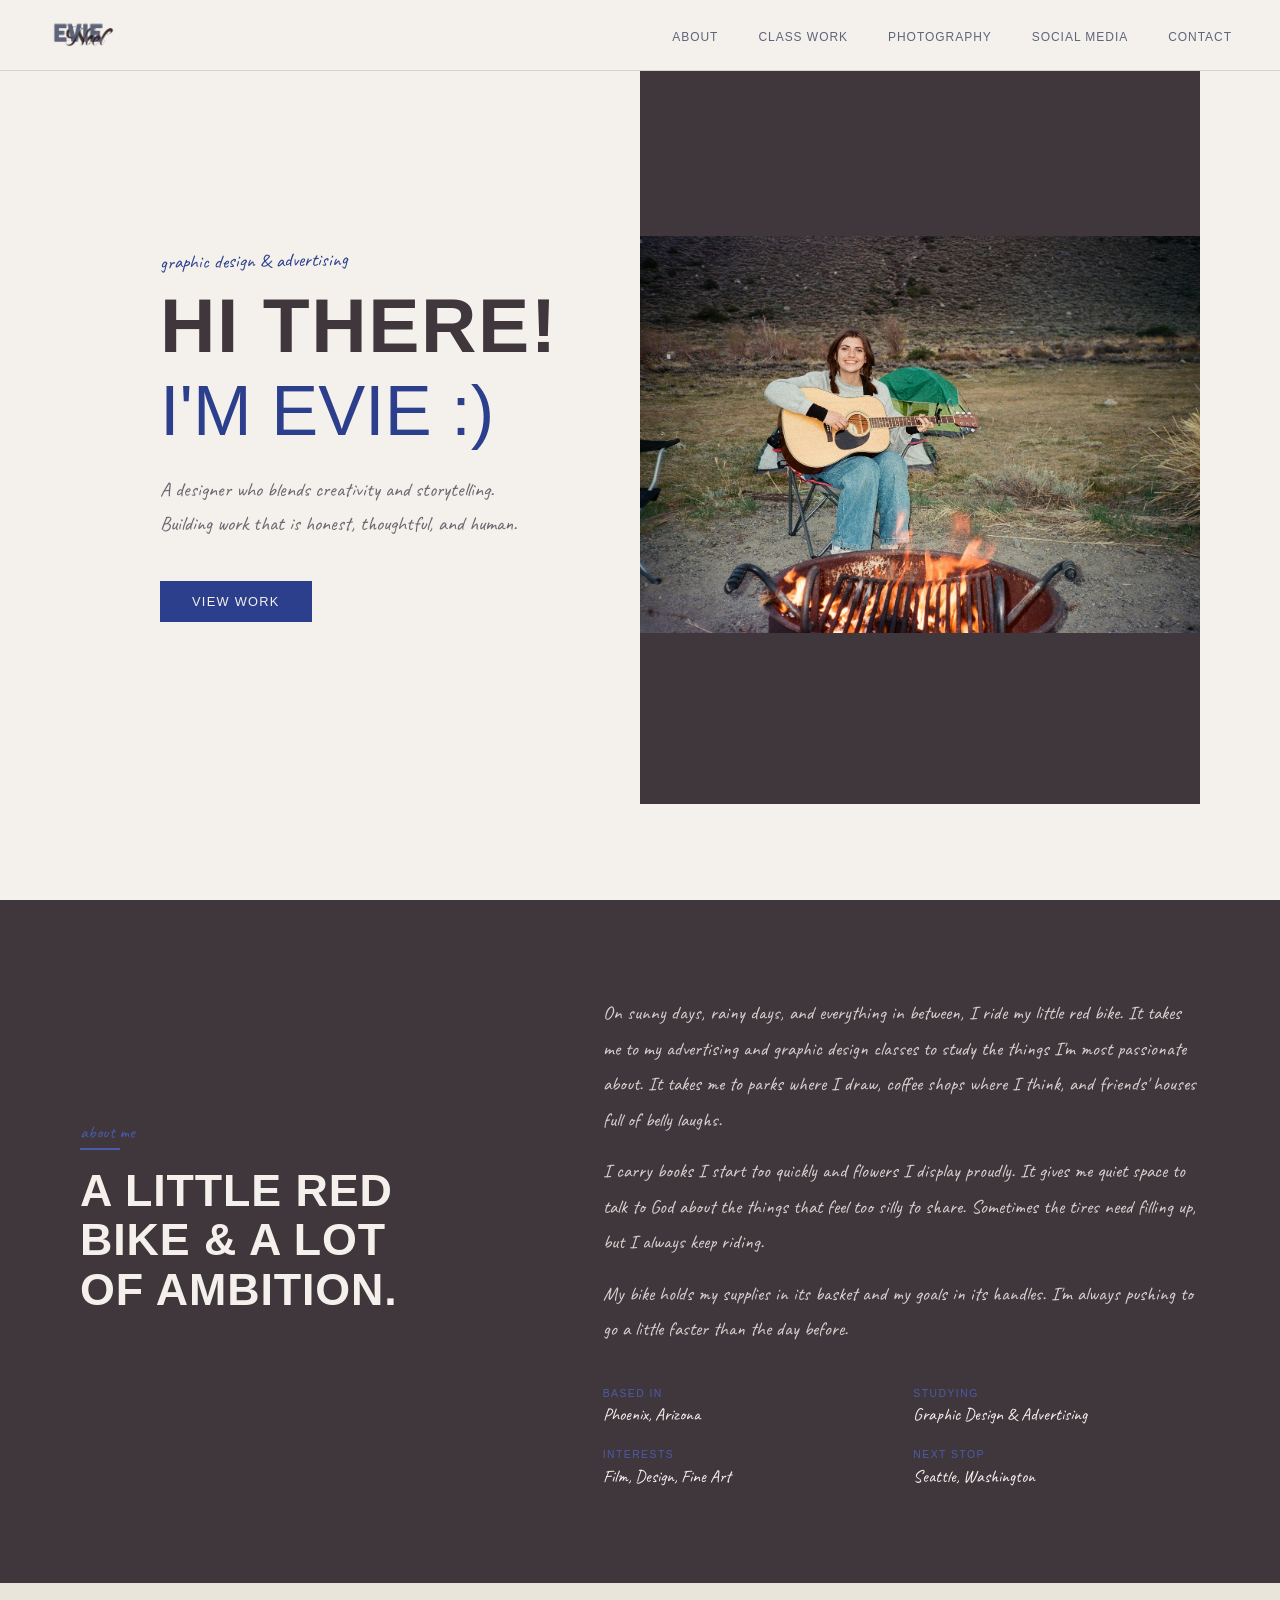
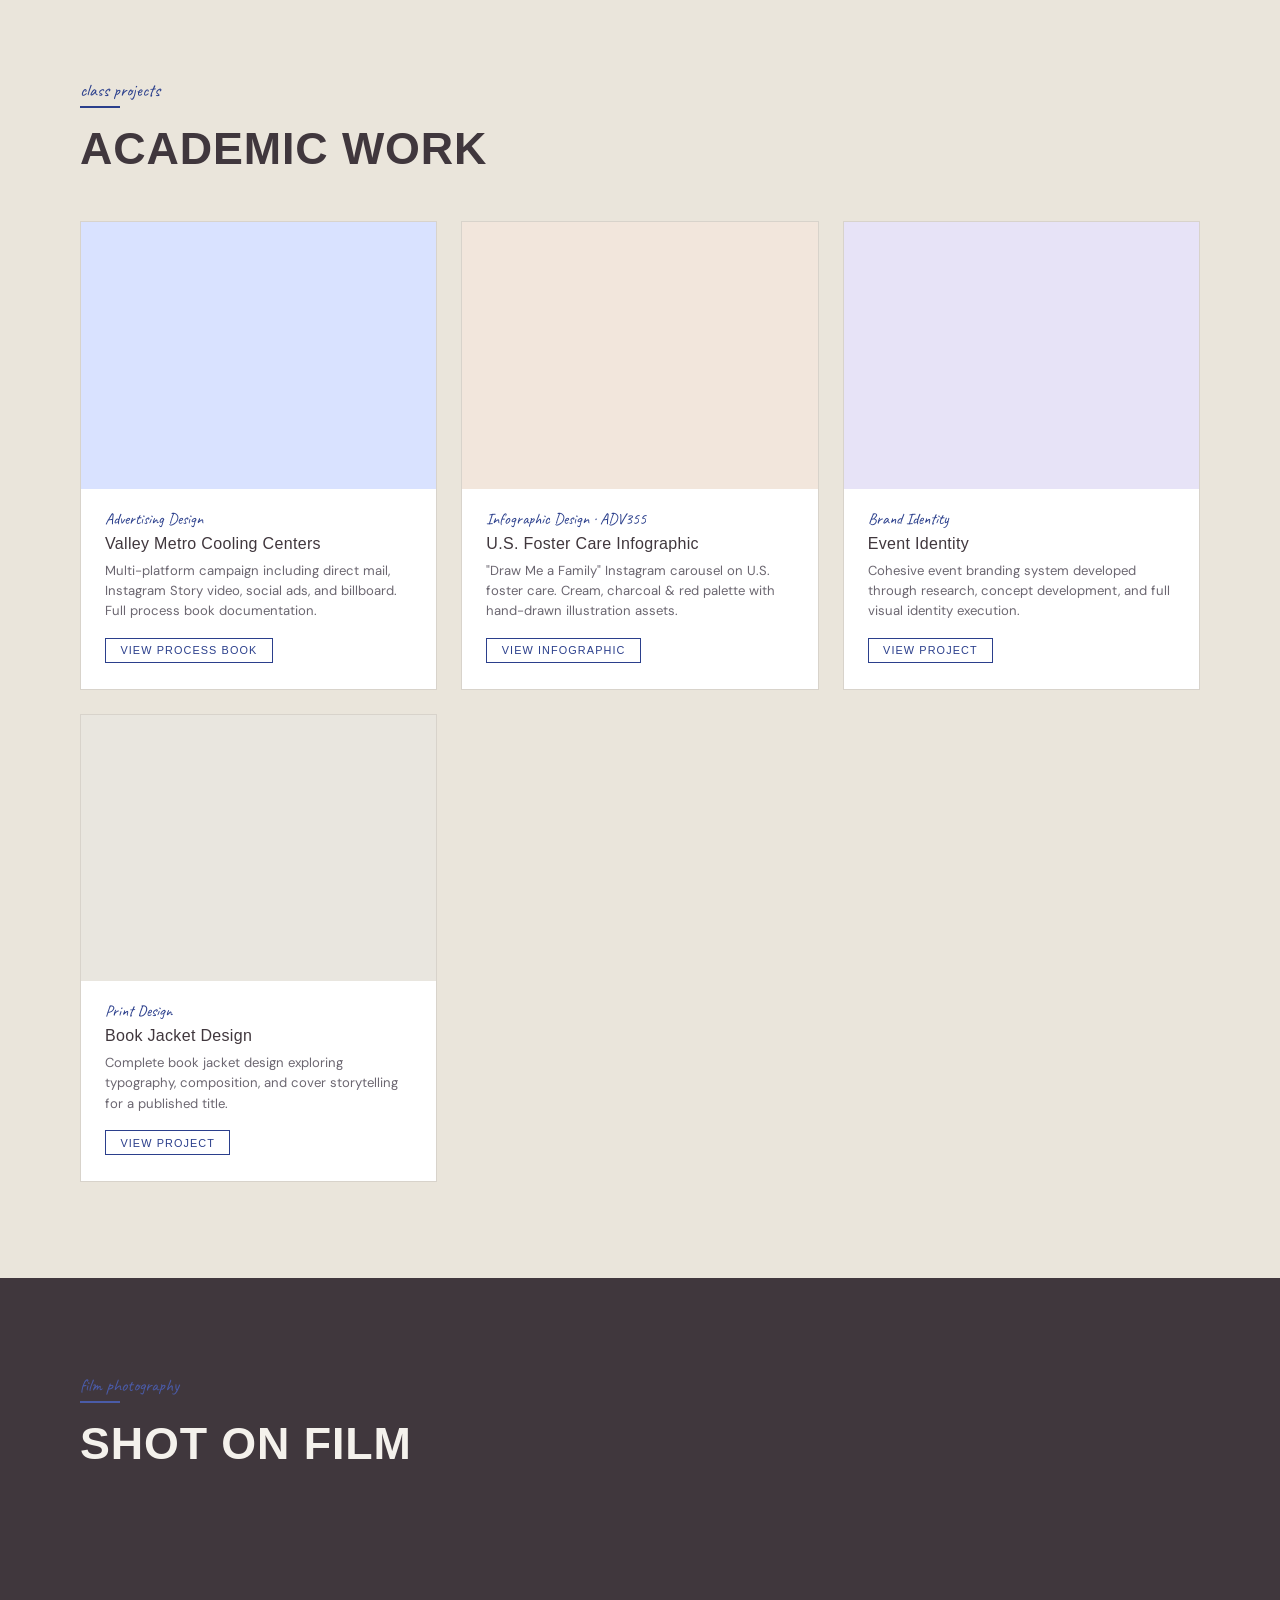
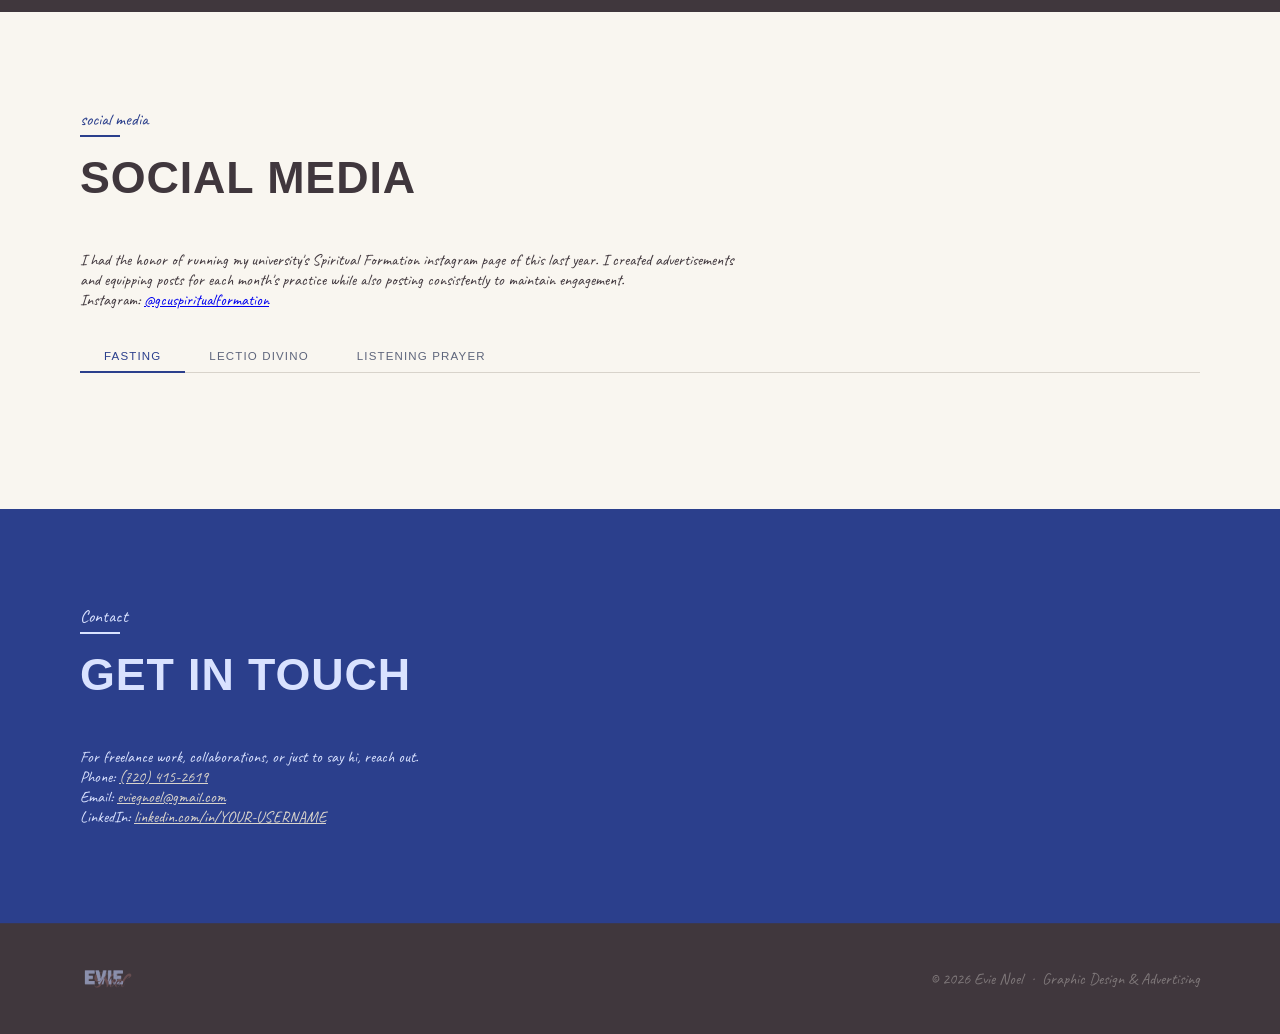
==== index.html @ 9f99c2c2 "Add files via upload" ====
<!DOCTYPE html>
<html lang="en">
<head>
  <meta charset="UTF-8" />
  <meta name="viewport" content="width=device-width, initial-scale=1.0" />
  <title>Evie Noel — Portfolio</title>

  <!-- Google Fonts: Caveat (handwritten) + DM Sans (body) -->
  <link rel="preconnect" href="https://fonts.googleapis.com" />
  <link rel="preconnect" href="https://fonts.gstatic.com" crossorigin />
  <link href="fonts/Cubano-Regular.otf"/>
  <link href="fonts/Deseo/Deseo Medium Regular.otf"/>
  <link href="https://fonts.googleapis.com/css2?family=Caveat:wght@400;600;700&family=DM+Sans:wght@300;400;500&display=swap" rel="stylesheet" />

  <!-- Your stylesheet -->
  <link rel="stylesheet" href="styles.css" />
</head>
<body>

  <!-- ============================================================
       NAV
       ============================================================ -->
  <nav>
    <a href="#top">
      <img class="nav-logo" src="portfolio-logo.png" alt="Evie Noel" />
    </a>
    <ul class="nav-links">
      <li><a href="#about">About</a></li>
      <li><a href="#classwork">Class Work</a></li>
      <li><a href="#film">Photography</a></li>
      <li><a href="#socialmedia">Social Media</a></li>
<!-- Web Design
      <li><a href="#webdesign">Web Design</a></li>
    -->
      <li><a href="#contact">Contact</a></li>
    </ul>
  </nav>

  <!-- ============================================================
       HERO
       ============================================================ -->
  <section class="hero" id="top">

    <div class="hero-left">
      <span class="hero-tag">graphic design &amp; advertising</span>
      <h1 class="hero-name">HI THERE!</h1>
      <span class="hero-name-script">I'M EVIE :)</span>
      <p class="hero-sub">A designer who blends creativity and storytelling. Building work that is honest, thoughtful, and human.</p>
      <a class="hero-cta" href="#classwork">View Work</a>
    </div>

    <div class="hero-right">
    <img src="personal-image.JPG" alt="personal-image" width="600" height="auto"/>    </div>

  </section>

  <!-- ============================================================
       ABOUT
       ============================================================ -->
  <section id="about">

    <div>
      <span class="section-label">about me</span>
      <div class="divider"></div>
      <h2 class="section-title">A LITTLE RED<br />BIKE &amp; A LOT<br />OF AMBITION.</h2>
    </div>

    <div>
      <div class="about-body">
        <p>On sunny days, rainy days, and everything in between, I ride my little red bike. It takes me to my advertising and graphic design classes to study the things I'm most passionate about. It takes me to parks where I draw, coffee shops where I think, and friends' houses full of belly laughs.</p>
        <p>I carry books I start too quickly and flowers I display proudly. It gives me quiet space to talk to God about the things that feel too silly to share. Sometimes the tires need filling up, but I always keep riding.</p>
        <p>My bike holds my supplies in its basket and my goals in its handles. I'm always pushing to go a little faster than the day before.</p>
      </div>

      <div class="about-details">
        <div>
          <div class="about-detail-label">Based in</div>
          <div class="about-detail-value">Phoenix, Arizona</div>
        </div>
        <div>
          <div class="about-detail-label">Studying</div>
          <div class="about-detail-value">Graphic Design &amp; Advertising</div>
        </div>
        <div>
          <div class="about-detail-label">Interests</div>
          <div class="about-detail-value">Film, Design, Fine Art</div>
        </div>
        <div>
          <div class="about-detail-label">Next Stop</div>
          <div class="about-detail-value">Seattle, Washington</div>
        </div>
      </div>
    </div>

  </section>

  <!-- ============================================================
       CLASS PROJECTS
       ============================================================ -->
  <section id="classwork">
    <span class="section-label">class projects</span>
    <div class="divider"></div>
    <h2 class="section-title">ACADEMIC WORK</h2>
    <div class="project-grid">
      <div class="project-card" onclick="openPDF('Noel_Evalina_ValleyMetroProcessBook.pdf')">
        <div class="project-thumb-placeholder metro">
        </div>
        <div class="project-info">
          <p class="project-cat">Advertising Design</p>
          <p class="project-name">Valley Metro Cooling Centers</p>
          <p class="project-desc">Multi-platform campaign including direct mail, Instagram Story video, social ads, and billboard. Full process book documentation.</p>
          <span class="view-pill">View Process Book</span>
        </div>
      </div>

      <div class="project-card" onclick="openPDF('Noel_Evalina_Infographic-Portfolio.pdf')">
        <div class="project-thumb-placeholder foster">
        </div>
        <div class="project-info">
          <p class="project-cat">Infographic Design · ADV355</p>
          <p class="project-name">U.S. Foster Care Infographic</p>
          <p class="project-desc">"Draw Me a Family" Instagram carousel on U.S. foster care. Cream, charcoal &amp; red palette with hand-drawn illustration assets.</p>
          <span class="view-pill">View Infographic</span>
        </div>
      </div>

      <div class="project-card" onclick="openPDF('Noel_Evalina_Event_Identity_Portoflio.pdf')">
        <div class="project-thumb-placeholder event">
        </div>
        <div class="project-info">
          <p class="project-cat">Brand Identity</p>
          <p class="project-name">Event Identity</p>
          <p class="project-desc">Cohesive event branding system developed through research, concept development, and full visual identity execution.</p>
          <span class="view-pill">View Project</span>
        </div>
      </div>

      <div class="project-card" onclick="openPDF('BookJacketDesign_Final_EvalinaNoel_Portfolio.pdf')">
        <div class="project-thumb-placeholder book">
        </div>
        <div class="project-info">
          <p class="project-cat">Print Design</p>
          <p class="project-name">Book Jacket Design</p>
          <p class="project-desc">Complete book jacket design exploring typography, composition, and cover storytelling for a published title.</p>
          <span class="view-pill">View Project</span>
        </div>
      </div>

    </div>
  </section>

  <!-- ============================================================
       FILM PHOTOGRAPHY
       ============================================================ -->
  <section id="film">
    <span class="section-label">film photography</span>
    <div class="divider"></div>
    <h2 class="section-title">SHOT ON FILM</h2>
    <div class="photo-grid" id="filmGrid"></div>
    
  </section>

  <!-- ============================================================
       SOCIAL MEDIA
       ============================================================ -->
  <section id="socialmedia">
    <span class="section-label">social media</span>
    <div class="divider"></div>
    <h2 class="section-title">SOCIAL MEDIA</h2>
    <div class="social-explanation">
      <p> I had the honor of running my university's Spiritual Formation instagram page of this last year.  I created advertisements <br/>
     and equipping posts for each month's practice while also posting consistently to maintain engagement. </p>
     <p>
  Instagram:
  <a href="https://www.instagram.com/gcuspiritualformation" target="_blank">
    @gcuspiritualformation
  </a>
</p>
    </div>
    <div class="spiritual-tabs">
      <button class="tab-btn active" onclick="switchTab('fasting', this)">Fasting</button>
      <button class="tab-btn" onclick="switchTab('prayer', this)">Lectio Divino</button>
      <button class="tab-btn" onclick="switchTab('listening', this)">Listening Prayer</button>
    </div>

    <div class="tab-panel active" id="tab-fasting">
      <div class="spiritual-grid" id="grid-fasting"></div>
    </div>
    <div class="tab-panel" id="tab-prayer">
      <div class="spiritual-grid" id="grid-prayer"></div>
    </div>
    <div class="tab-panel" id="tab-listening">
      <div class="spiritual-grid" id="grid-listening"></div>
    </div>
  </section>

  <!-- ============================================================
       WEB DESIGN
       ============================================================ 
  <section id="webdesign">
    <span class="section-label">web design</span>
    <div class="divider"></div>
    <h2 class="section-title">HERITAGE HATS</h2>

    <div class="heritage-showcase">
      <div>
        <p class="heritage-desc">A fictional western hat shop website built in HTML, CSS, and JavaScript for DDN336. Features SVG curved text, JavaScript carousels, multi-column flex layouts, responsive breakpoints at 768px, and a fully structured HTML email template.</p>
        <div class="heritage-tags">
          <span class="tag">HTML</span>
          <span class="tag">CSS</span>
          <span class="tag">JavaScript</span>
        </div>
      </div>
      <div class="heritage-imgs" id="heritageImgs"></div>
    </div>
  </section>
-->
   <section id="contact" class="contact-section">
  <p class="section-label">Contact</p>
  <div class="divider"></div>
  <h2 class="section-title">GET IN TOUCH</h2>
  <div class="contact-wrap">
    <div class="contact-copy">
      <p>
        For freelance work, collaborations, or just to say hi, reach out.
      </p>
      <p>
        Phone: <a href="tel:7204152619">(720) 415-2619</a><br/>
        Email: <a href="mailto:eviegnoel@gmail.com">eviegnoel@gmail.com</a> <br/>
        LinkedIn: <a href="https://www.linkedin.com/in/YOUR-USERNAME" target="_blank">linkedin.com/in/YOUR-USERNAME</a>
      </p>
    </div>
  </div>
</section>


  <!-- ============================================================
       FOOTER
       ============================================================ -->
  <footer>
    <img class="footer-logo" src="portfolio-logo.png" alt="Evie Noel" />
    <p class="footer-copy">&copy; 2026 Evie Noel &nbsp;·&nbsp; Graphic Design &amp; Advertising</p>
  </footer>

  <!-- ============================================================
       LIGHTBOX
       ============================================================ -->
  <div class="lightbox" id="lightbox" onclick="closeLightboxOutside(event)">
    <div class="lightbox-inner" id="lightboxInner">
      <button class="lb-close" onclick="closeLightbox()">✕</button>
      <button class="lb-prev" id="lbPrev" onclick="navigateLightbox(-1)">&#8592;</button>
      <button class="lb-next" id="lbNext" onclick="navigateLightbox(1)">&#8594;</button>
    </div>
  </div>
 

  <!-- ============================================================
       JAVASCRIPT
       ============================================================ -->
  <script>

    // ── FILM GRID ──
    const filmPhotos = [
  'image1.jpg','image2.jpg','image3.jpg','image4.JPG',
  'image5.JPG','image6.JPG','image7.JPG','image8.JPG',
  'image9.JPG','image10.JPG','image11.JPG','image12.JPG'
  ];

    const filmGrid = document.getElementById('filmGrid');
    filmPhotos.forEach((f, i) => {
      const div = document.createElement('div');
      div.className = 'photo-grid-item';
      const img = document.createElement('img');
      img.src = f;
      img.onclick = () => openLightboxGallery(filmPhotos, i);
      img.loading = 'lazy';
      img.onclick = () => openLightboxGallery(filmPhotos.map(x => `film/${x}`), i);
      div.appendChild(img);
      filmGrid.appendChild(div);
    });

    // ── SPIRITUAL GRIDS ──
    const spiritualData = {
      fasting:   ['fasting-1.png','fasting-2.png','fasting-3.png','fasting-4.png'],
      prayer:    ['prayer-2.png','prayer-3.png','prayer-4.png'],
      listening: ['listening-5.png','listening-6.png','listening-7.png']
    };

    Object.entries(spiritualData).forEach(([key, files]) => {
      const grid = document.getElementById(`grid-${key}`);
      const paths = files;      paths.forEach((src, i) => {
        const img = document.createElement('img');
        img.src = src;
        img.alt = `${key} ${i + 1}`;
        img.className = 'spiritual-img';
        img.loading = 'lazy';
        img.onclick = () => openLightboxGallery(paths, i);
        grid.appendChild(img);
      });
    });

    // ── HERITAGE IMGS ──
  // ── FILM GRID ──
const filmPhotos = [
  'image1.jpg','image2.jpg','image3.jpg','image4.JPG',
  'image5.JPG','image6.JPG','image7.JPG','image8.JPG',
  'image9.JPG','image10.JPG','image11.JPG','image12.JPG'
];

const filmGrid = document.getElementById('filmGrid');
filmPhotos.forEach((f, i) => {
  const div = document.createElement('div');
  div.className = 'photo-grid-item';
  const img = document.createElement('img');
  img.src = f;
  img.alt = `Film photo ${i + 1}`;
  img.loading = 'lazy';
  img.onclick = () => openLightboxGallery(filmPhotos, i);
  div.appendChild(img);
  filmGrid.appendChild(div);
});

// ── SPIRITUAL GRIDS ──
const spiritualData = {
  fasting:   ['fasting-1.png','fasting-2.png','fasting-3.png','fasting-4.png'],
  prayer:    ['prayer-2.png','prayer-3.png','prayer-4.png'],
  listening: ['listening-5.png','listening-6.png','listening-7.png']
};

Object.entries(spiritualData).forEach(([key, files]) => {
  const grid = document.getElementById(`grid-${key}`);
  const paths = files;
  paths.forEach((src, i) => {
    const img = document.createElement('img');
    img.src = src;
    img.alt = `${key} ${i + 1}`;
    img.className = 'spiritual-img';
    img.loading = 'lazy';
    img.onclick = () => openLightboxGallery(paths, i);
    grid.appendChild(img);
  });
});
    const heritageContainer = document.getElementById('heritageImgs');
    heritageImgs.forEach((src, i) => {
      const img = document.createElement('img');
      img.src = src;
      img.alt = `Heritage Hats ${i + 1}`;
      img.loading = 'lazy';
      img.onclick = () => openLightboxGallery(heritageImgs, i);
      heritageContainer.appendChild(img);
    });

    // ── TABS ──
    function switchTab(name, btn) {
      document.querySelectorAll('.tab-btn').forEach(b => b.classList.remove('active'));
      document.querySelectorAll('.tab-panel').forEach(p => p.classList.remove('active'));
      btn.classList.add('active');
      document.getElementById(`tab-${name}`).classList.add('active');
    }

    // ── LIGHTBOX ──
    let lbGallery = [], lbIndex = 0;

    function openLightboxGallery(gallery, index) {
      lbGallery = gallery;
      lbIndex = index;
      renderLightbox();
      document.getElementById('lightbox').classList.add('open');
      document.body.style.overflow = 'hidden';
    }

    function renderLightbox() {
      const inner = document.getElementById('lightboxInner');
      const existing = inner.querySelector('img:not(button img), iframe');
      if (existing) existing.remove();
      const img = document.createElement('img');
      img.src = lbGallery[lbIndex];
      inner.appendChild(img);
      document.getElementById('lbPrev').style.display = lbGallery.length > 1 ? 'flex' : 'none';
      document.getElementById('lbNext').style.display = lbGallery.length > 1 ? 'flex' : 'none';
    }

    function openPDF(path) {
      const inner = document.getElementById('lightboxInner');
      const existing = inner.querySelector('img:not(button img), iframe');
      if (existing) existing.remove();
      const iframe = document.createElement('iframe');
      iframe.src = path;
      inner.appendChild(iframe);
      document.getElementById('lbPrev').style.display = 'none';
      document.getElementById('lbNext').style.display = 'none';
      document.getElementById('lightbox').classList.add('open');
      document.body.style.overflow = 'hidden';
      lbGallery = [];
    }

    function navigateLightbox(dir) {
      lbIndex = (lbIndex + dir + lbGallery.length) % lbGallery.length;
      renderLightbox();
    }

    function closeLightbox() {
      document.getElementById('lightbox').classList.remove('open');
      document.body.style.overflow = '';
      const inner = document.getElementById('lightboxInner');
      const el = inner.querySelector('img:not(button img), iframe');
      if (el) el.remove();
    }

    function closeLightboxOutside(e) {
      if (e.target === document.getElementById('lightbox')) closeLightbox();
    }

    document.addEventListener('keydown', e => {
      if (!document.getElementById('lightbox').classList.contains('open')) return;
      if (e.key === 'Escape') closeLightbox();
      if (e.key === 'ArrowLeft' && lbGallery.length > 1) navigateLightbox(-1);
      if (e.key === 'ArrowRight' && lbGallery.length > 1) navigateLightbox(1);
    });

    // ── SCROLL FADE ──
    const obs = new IntersectionObserver(entries => {
      entries.forEach(e => { if (e.isIntersecting) e.target.classList.add('visible'); });
    }, { threshold: 0.1 });
    document.querySelectorAll('.fade-up').forEach(el => obs.observe(el));

  </script>
</body>
</html>
---- styles.css ----
/* ============================================================
   EVIE NOEL — PORTFOLIO STYLES
   Fonts: Cubano (display), Deseo (accent), Caveat (handwritten)
   ============================================================ */

/* ── CUSTOM FONTS ── */
@font-face {
  font-family: 'Cubano';
  src: url('fonts/Cubano.otf') format('opentype');  font-weight: normal;
  font-style: normal;
}

@font-face {
  font-family: 'Deseo';
  src: url('fonts/Deseo.otf') format('opentype');  font-weight: normal;
  font-style: normal;
}

/* ── VARIABLES ── */
:root {
  --espresso:      #40373D;
  --cobalt:        #2B3F8C;
  --cobalt-light:  #4A5BA8;
  --cream:         #F4F1EC;
  --cream-dark:    #EAE5DB;
  --parchment:     #F9F6F0;
  --red:           #C0392B;
  --steel:         #5E657B;
  --border:        #D8D3CB;
  --mid:           #6B6670;
  --white:         #FFFFFF;
}

/* ── RESET ── */
*, *::before, *::after { margin: 0; padding: 0; box-sizing: border-box; }
html { scroll-behavior: smooth; }

body {
  font-family: 'DM Sans', sans-serif;
  background: var(--cream);
  color: var(--espresso);
  overflow-x: hidden;
}

/* ── TYPOGRAPHY HELPERS ── */
.font-cubano   { font-family: 'Cubano', sans-serif; }
.font-deseo    { font-family: 'Deseo', sans-serif; }
.font-handwritten { font-family: 'Caveat', cursive; }

/* ============================================================
   NAV
   ============================================================ */
nav {
  position: fixed;
  top: 0; left: 0; right: 0;
  z-index: 100;
  display: flex;
  align-items: center;
  justify-content: space-between;
  padding: 1rem 3rem;
  background: var(--cream);
  border-bottom: 1px solid var(--border);
}

.nav-logo {
  height: 38px;
  width: auto;
  display: block;
}

.nav-links {
  display: flex;
  gap: 2.5rem;
  list-style: none;
}

.nav-links a {
  font-family: 'Cubano', sans-serif;
  font-size: 0.75rem;
  color: var(--steel);
  text-decoration: none;
  letter-spacing: 0.08em;
  text-transform: uppercase;
  transition: color 0.2s;
}

.nav-links a:hover { color: var(--cobalt); }

/* ============================================================
   HERO
   ============================================================ */
.hero {
  min-height: 100vh;
  display: grid;
  grid-template-columns: 1fr 1fr;
  padding-top: 65px;
}

.hero-left {
  display: flex;
  flex-direction: column;
  justify-content: center;
  padding: 5rem 4rem 5rem 5rem;
}

.hero-tag {
  font-family: 'Caveat', cursive;
  font-size: 1.2rem;
  color: var(--cobalt);
  margin-bottom: 1rem;
  transform: rotate(-1deg);
  display: inline-block;
}

.hero-name {
  font-family: 'Cubano', sans-serif;
  font-size: clamp(3.5rem, 6vw, 5.5rem);
  line-height: 1.0;
  color: var(--espresso);
  margin-bottom: 0.5rem;
  letter-spacing: 0.02em;
}

.hero-name-script {
  font-family: 'Deseo', sans-serif;
  font-size: clamp(3rem, 5.5vw, 5rem);
  color: var(--cobalt);
  display: block;
  margin-bottom: 1.5rem;
  line-height: 1.1;
}

.hero-sub {
  font-family: 'Caveat', cursive;
  font-size: 1.25rem;
  line-height: 1.7;
  color: var(--mid);
  max-width: 380px;
  margin-bottom: 2.5rem;
}

.hero-cta {
  display: inline-block;
  padding: 0.8rem 2rem;
  background: var(--cobalt);
  color: var(--cream);
  font-family: 'Cubano', sans-serif;
  font-size: 0.8rem;
  letter-spacing: 0.1em;
  text-transform: uppercase;
  text-decoration: none;
  align-self: flex-start;
  transition: background 0.2s;
}

.hero-cta:hover { background: var(--espresso); }

.hero-right {
  background: var(--espresso);
  display: flex;
  align-items: center;
  justify-content: center;
  position: relative;
  overflow: hidden;
}

.hero-right::before {
  content: '';
  position: absolute;
  inset: 0;
  background: radial(ellipse at 55% 45%, rgba(43,63,140,0.25) 0%, transparent 65%);
}

.hero-feel {
  font-family: 'Deseo', sans-serif;
  font-size: clamp(3rem, 6vw, 5.5rem);
  color: rgba(244, 241, 236, 0.08);
  line-height: 1.1;
  text-align: center;
  position: relative;
  z-index: 1;
  user-select: none;
  padding: 3rem;
  transition: color 0.5s;
}

.hero-feel span {
  display: block;
  transition: color 0.5s;
}

.hero-feel span.active { color: rgba(244,241,236,0.85); }

/* ============================================================
   SECTION BASE
   ============================================================ */
section { padding: 6rem 5rem; }

.section-label {
  font-family: 'Caveat', cursive;
  font-size: 1.1rem;
  color: var(--cobalt);
  margin-bottom: 0.3rem;
  display: block;
}

.section-title {
  font-family: 'Cubano', sans-serif;
  font-size: clamp(2rem, 3.5vw, 3rem);
  color: var(--espresso);
  margin-bottom: 3rem;
  line-height: 1.1;
  letter-spacing: 0.02em;
}

.divider {
  width: 40px;
  height: 2px;
  background: var(--cobalt);
  margin-bottom: 1rem;
}

/* ============================================================
   ABOUT
   ============================================================ */
#about {
  background: var(--espresso);
  color: var(--cream);
  display: grid;
  grid-template-columns: 1fr 1.4fr;
  gap: 6rem;
  align-items: center;
}

#about .section-label { color: var(--cobalt-light); }
#about .section-title { color: var(--cream); }
#about .divider { background: var(--cobalt-light); }

.about-body {
  font-family: 'Caveat', cursive;
  font-size: 1.2rem;
  line-height: 1.85;
  color: rgba(244,241,236,0.82);
}

.about-body p { margin-bottom: 1rem; }

.about-details {
  display: grid;
  grid-template-columns: 1fr 1fr;
  gap: 1.5rem;
  margin-top: 2.5rem;
}

.about-detail-label {
  font-family: 'Cubano', sans-serif;
  font-size: 0.65rem;
  letter-spacing: 0.14em;
  text-transform: uppercase;
  color: var(--cobalt-light);
  margin-bottom: 0.3rem;
}

.about-detail-value {
  font-family: 'Caveat', cursive;
  font-size: 1.1rem;
  color: var(--cream);
}

/* ============================================================
   CLASS PROJECTS
   ============================================================ */
#classwork { background: var(--cream-dark); }

.project-grid {
  display: grid;
  grid-template-columns: repeat(auto-fill, minmax(280px, 1fr));
  gap: 1.5rem;
}

.project-card {
  cursor: pointer;
  background: var(--white);
  border: 1px solid var(--border);
  transition: transform 0.3s, box-shadow 0.3s;
  overflow: hidden;
}

.project-card:hover {
  transform: translateY(-4px);
  box-shadow: 0 14px 40px rgba(43,63,140,0.12);
}

.project-thumb-placeholder {
  width: 100%;
  aspect-ratio: 4/3;
  background: linear-gradient(135deg, #dde1f0, var(--border));
  display: flex;
  align-items: center;
  justify-content: center;
}

.project-info { padding: 1.25rem 1.5rem 1.6rem; }

.project-cat {
  font-family: 'Caveat', cursive;
  font-size: 1rem;
  color: var(--cobalt);
  margin-bottom: 0.3rem;
}

.project-name {
  font-family: 'Cubano', sans-serif;
  font-size: 1rem;
  color: var(--espresso);
  line-height: 1.3;
  letter-spacing: 0.02em;
}

.project-desc {
  font-size: 0.82rem;
  color: var(--mid);
  margin-top: 0.4rem;
  line-height: 1.55;
}

.view-pill {
  display: inline-block;
  margin-top: 1rem;
  padding: 0.35rem 0.9rem;
  border: 1px solid var(--cobalt);
  color: var(--cobalt);
  font-family: 'Cubano', sans-serif;
  font-size: 0.68rem;
  letter-spacing: 0.1em;
  text-transform: uppercase;
  transition: background 0.2s, color 0.2s;
}

.project-card:hover .view-pill {
  background: var(--cobalt);
  color: var(--white);
}
.project-thumb-placeholder {
  width: 100%;
  aspect-ratio: 4/3;
}

/* Valley Metro */
.project-thumb-placeholder.metro {
  background: #d9e2ff;
}

/* Foster Care */
.project-thumb-placeholder.foster {
  background: #f2e6dc;
}

/* Event Identity */
.project-thumb-placeholder.event {
  background: #e7e3f7;
}

/* Book Jacket */
.project-thumb-placeholder.book {
  background: #e9e6df;
}
/* ============================================================
   FILM PHOTOGRAPHY
   ============================================================ */
#film { background: var(--espresso); }
#film .section-label { color: var(--cobalt-light); }
#film .section-title { color: var(--cream); }
#film .divider { background: var(--cobalt-light); }

.photo-grid {
  display: grid;
  grid-template-columns: repeat(4, 1fr);
  gap: 0.6rem;
}

.photo-grid-item {
  cursor: pointer;
  overflow: hidden;
  aspect-ratio: 4/3;
}

.photo-grid-item img {
  width: 100%;
  height: 100%;
  object-fit: cover;
  display: block;
  transition: transform 0.4s, opacity 0.3s;
}

.photo-grid-item:hover img {
  transform: scale(1.04);
  opacity: 0.8;
}

/* ============================================================
   SPIRITUAL FORMATION
   ============================================================ */
#socialmedia { background: var(--parchment); }

.spiritual-tabs {
  display: flex;
  margin-bottom: 2.5rem;
  border-bottom: 1px solid var(--border);
}
.social-explanation {
  margin-bottom: 30px;
  font-family: 'Caveat', 'cursive';
}

.tab-btn {
  padding: 0.6rem 1.5rem;
  border: none;
  background: none;
  cursor: pointer;
  font-family: 'Cubano', sans-serif;
  font-size: 0.72rem;
  letter-spacing: 0.1em;
  text-transform: uppercase;
  color: var(--steel);
  border-bottom: 2px solid transparent;
  margin-bottom: -1px;
  transition: color 0.2s, border-color 0.2s;
}

.tab-btn.active {
  color: var(--cobalt);
  border-bottom-color: var(--cobalt);
}

.tab-panel { display: none; }
.tab-panel.active { display: block; }

.spiritual-grid {
  display: grid;
  grid-template-columns: repeat(auto-fill, minmax(220px, 1fr));
  gap: 1rem;
}

.spiritual-img {
  width: 100%;
  display: block;
  cursor: pointer;
  transition: transform 0.3s, box-shadow 0.3s;
  box-shadow: 0 2px 12px rgba(64,55,61,0.1);
}

.spiritual-img:hover {
  transform: translateY(-3px);
  box-shadow: 0 10px 28px rgba(43,63,140,0.18);
}

/* ============================================================
   WEB DESIGN
   ============================================================ */
#webdesign { background: var(--cobalt); color: var(--cream); }
#webdesign .section-label { color: rgba(244,241,236,0.5); }
#webdesign .section-title { color: var(--cream); }
#webdesign .divider { background: rgba(244,241,236,0.35); }

.heritage-showcase {
  display: grid;
  grid-template-columns: 1fr 1fr;
  gap: 4rem;
  align-items: start;
}

.heritage-desc {
  font-family: 'Caveat', cursive;
  font-size: 1.15rem;
  color: rgba(244,241,236,0.82);
  line-height: 1.8;
  margin-bottom: 1.5rem;
}

.heritage-tags { display: flex; flex-wrap: wrap; gap: 0.5rem; }

.tag {
  padding: 0.3rem 0.85rem;
  border: 1px solid rgba(244,241,236,0.25);
  font-family: 'Cubano', sans-serif;
  font-size: 0.65rem;
  letter-spacing: 0.1em;
  text-transform: uppercase;
  color: rgba(244,241,236,0.6);
}

.heritage-imgs { display: grid; grid-template-columns: 1fr 1fr; gap: 0.75rem; }
.heritage-imgs img { width: 100%; display: block; cursor: pointer; transition: opacity 0.25s; }
.heritage-imgs img:hover { opacity: 0.8; }
.heritage-imgs img:first-child { grid-column: 1 / -1; }
.contact-section {
  background-color: #2B3F8C;
  color: #d9e2ff;
}
.contact-section .section-label {
  color: #d9e2ff;
}
#contact .divider {
  background: #d9e2ff;
}
.contact-section .divider {
  color: #d9e2ff;
}
.contact-section p {
  font-family: 'Caveat', 'cursive';
}
.contact-section h2 {
  color: #d9e2ff;
}
.contact-section a {
  color:#D8D3CB;
  text-decoration: underline;
  font-family: 'Caveat', 'cursive';
}

.contact-section a:hover {
  opacity: 0.7;
}

/* ============================================================
   FOOTER
   ============================================================ */
footer {
  background: var(--espresso);
  color: var(--cream);
  padding: 2.5rem 5rem;
  display: flex;
  align-items: center;
  justify-content: space-between;
  border-top: 1px solid rgba(43,63,140,0.2);
}

.footer-logo { height: 30px; width: auto; filter: brightness(2); opacity: 0.6; }

.footer-copy {
  font-family: 'Caveat', cursive;
  font-size: 1rem;
  color: rgba(244,241,236,0.35);
}

/* ============================================================
   LIGHTBOX
   ============================================================ */
.lightbox {
  display: none;
  position: fixed;
  inset: 0;
  z-index: 999;
  background: rgba(40,35,37,0.97);
  align-items: center;
  justify-content: center;
  padding: 2rem;
}

.lightbox.open { display: flex; }

.lightbox-inner {
  position: relative;
  max-width: 900px;
  width: 100%;
  max-height: 90vh;
  display: flex;
  align-items: center;
  justify-content: center;
}

.lightbox-inner img {
  max-width: 100%;
  max-height: 85vh;
  object-fit: contain;
  display: block;
}

.lightbox-inner iframe {
  width: 100%;
  height: 82vh;
  border: none;
  background: white;
}

.lb-close {
  position: absolute;
  top: -2.5rem; right: 0;
  background: none; border: none;
  color: var(--cream);
  cursor: pointer;
  font-size: 1.4rem;
  opacity: 0.6;
  transition: opacity 0.2s;
}

.lb-close:hover { opacity: 1; }

.lb-prev, .lb-next {
  position: absolute;
  top: 50%; transform: translateY(-50%);
  background: rgba(43,63,140,0.6);
  border: none; color: var(--cream);
  width: 42px; height: 42px;
  cursor: pointer; font-size: 1.1rem;
  display: flex; align-items: center; justify-content: center;
  transition: background 0.2s;
  z-index: 10;
}

.lb-prev:hover, .lb-next:hover { background: var(--cobalt); }
.lb-prev { left: -3.5rem; }
.lb-next { right: -3.5rem; }

/* ============================================================
   ANIMATIONS
   ============================================================ */
.fade-up {
  opacity: 0;
  transform: translateY(20px);
  transition: opacity 0.55s ease, transform 0.55s ease;
}

.fade-up.visible { opacity: 1; transform: none; }

/* ============================================================
   RESPONSIVE
   ============================================================ */
@media (max-width: 900px) {
  nav { padding: 1rem 1.5rem; }
  .nav-links { gap: 1.2rem; }
  .hero { grid-template-columns: 1fr; }
  .hero-left { padding: 4rem 2rem; }
  .hero-right { min-height: 40vh; }
  section { padding: 4rem 1.5rem; }
  #about { grid-template-columns: 1fr; gap: 3rem; }
  .photo-grid { columns: 2; }
  .heritage-showcase { grid-template-columns: 1fr; gap: 2.5rem; }
  footer { flex-direction: column; gap: 1rem; padding: 2rem 1.5rem; }
  .lb-prev { left: 0.25rem; }
  .lb-next { right: 0.25rem; }
}
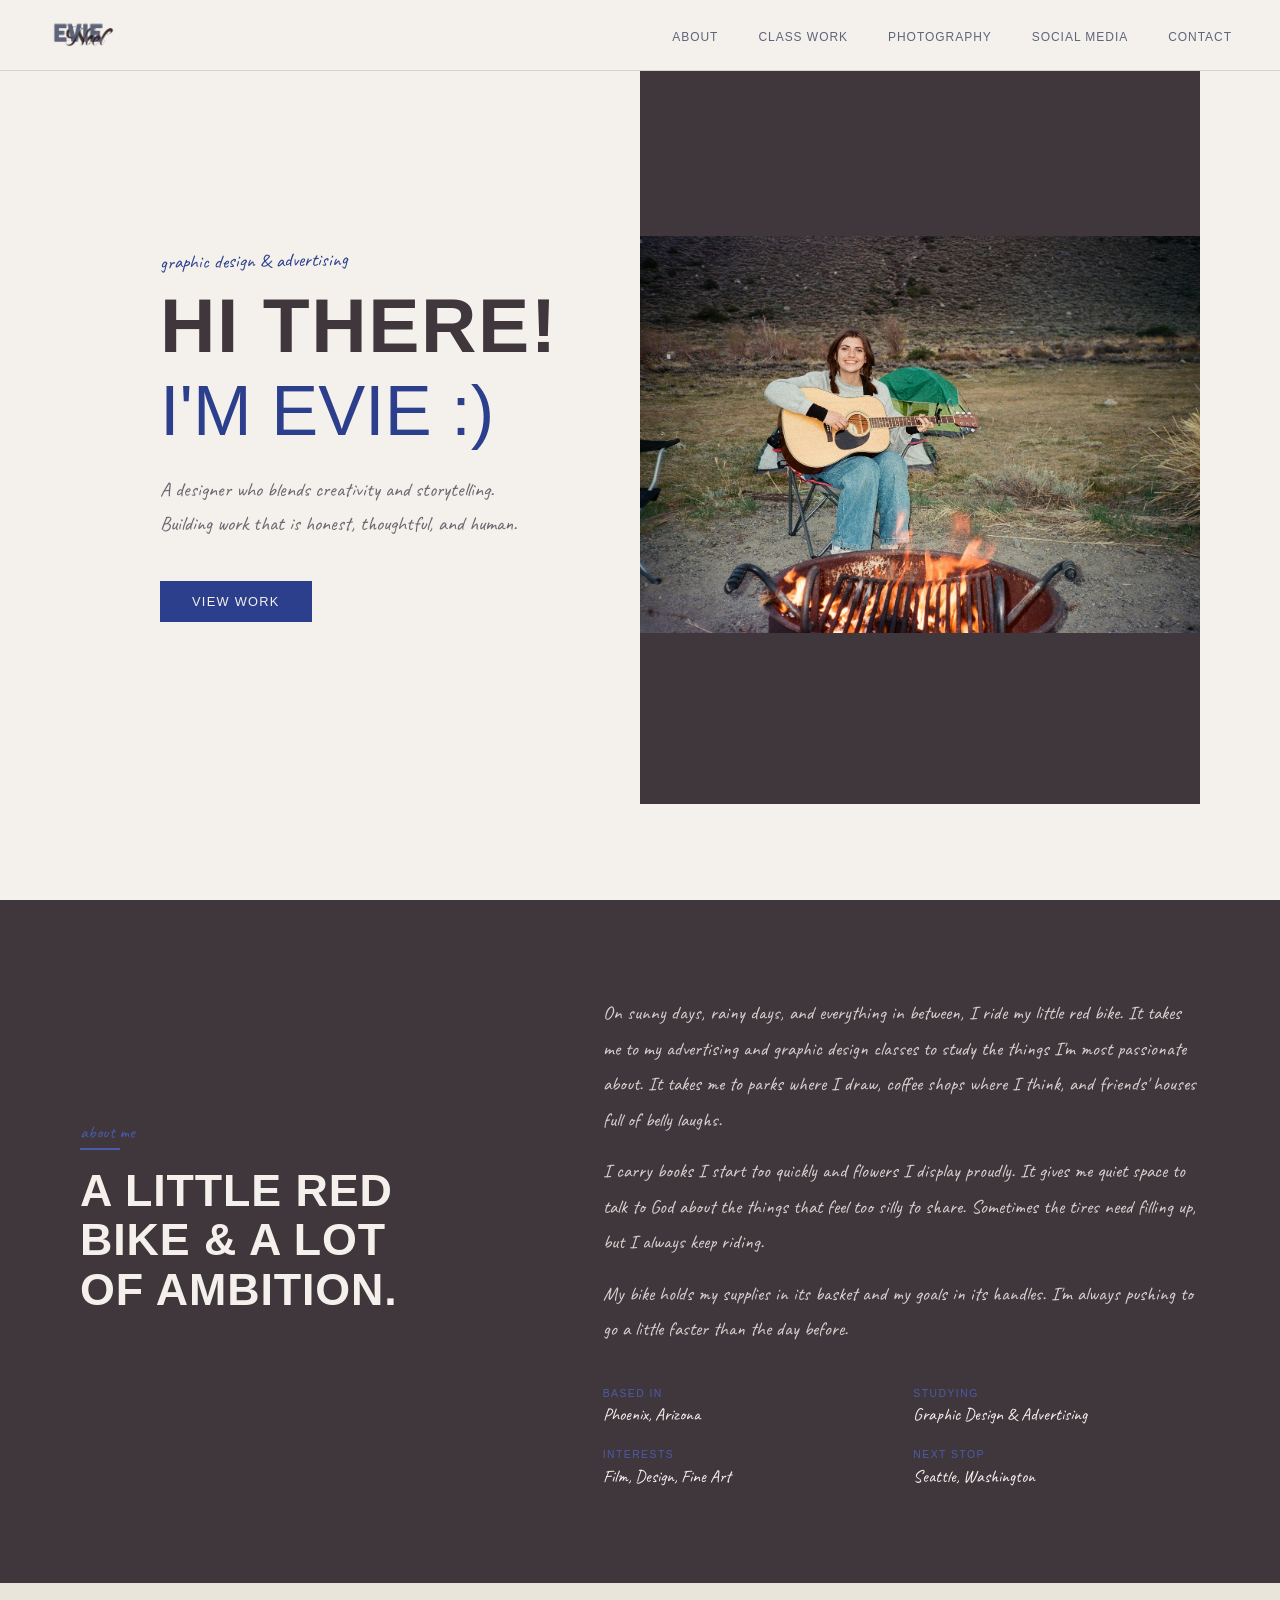
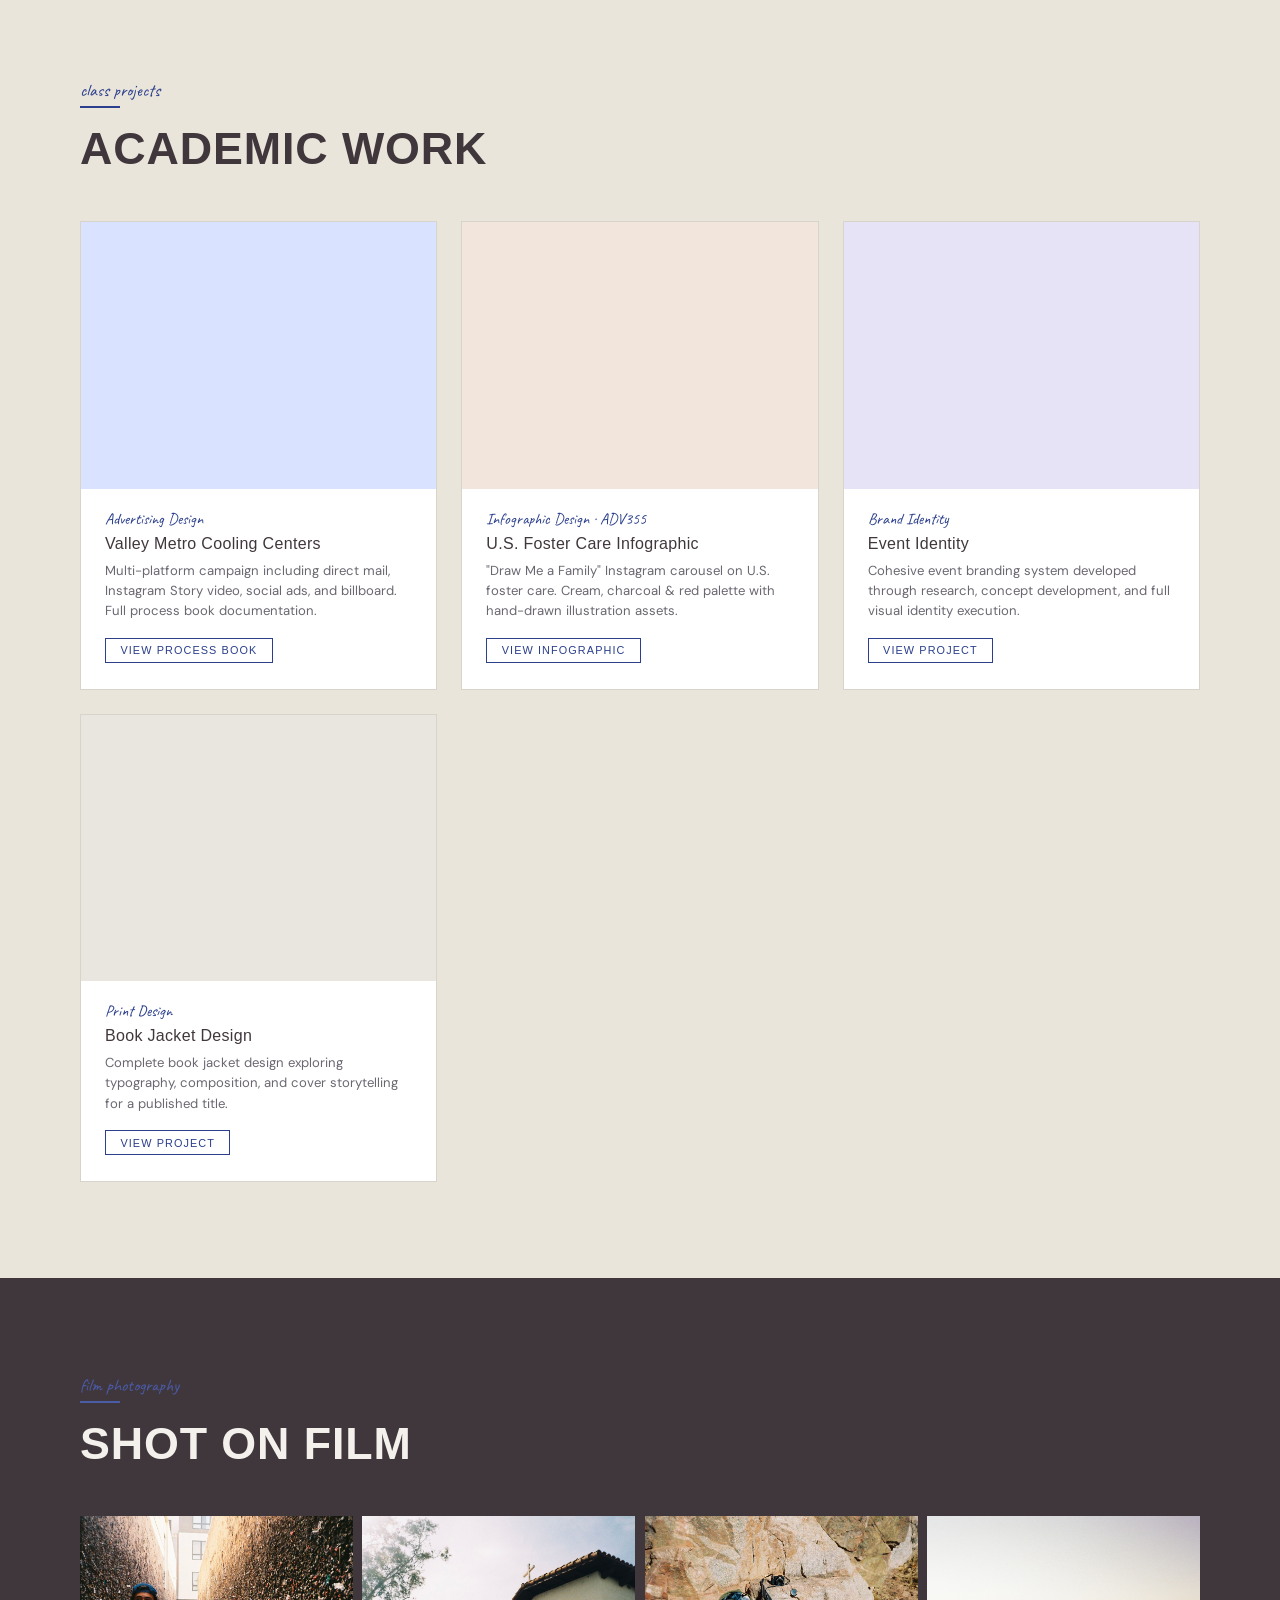
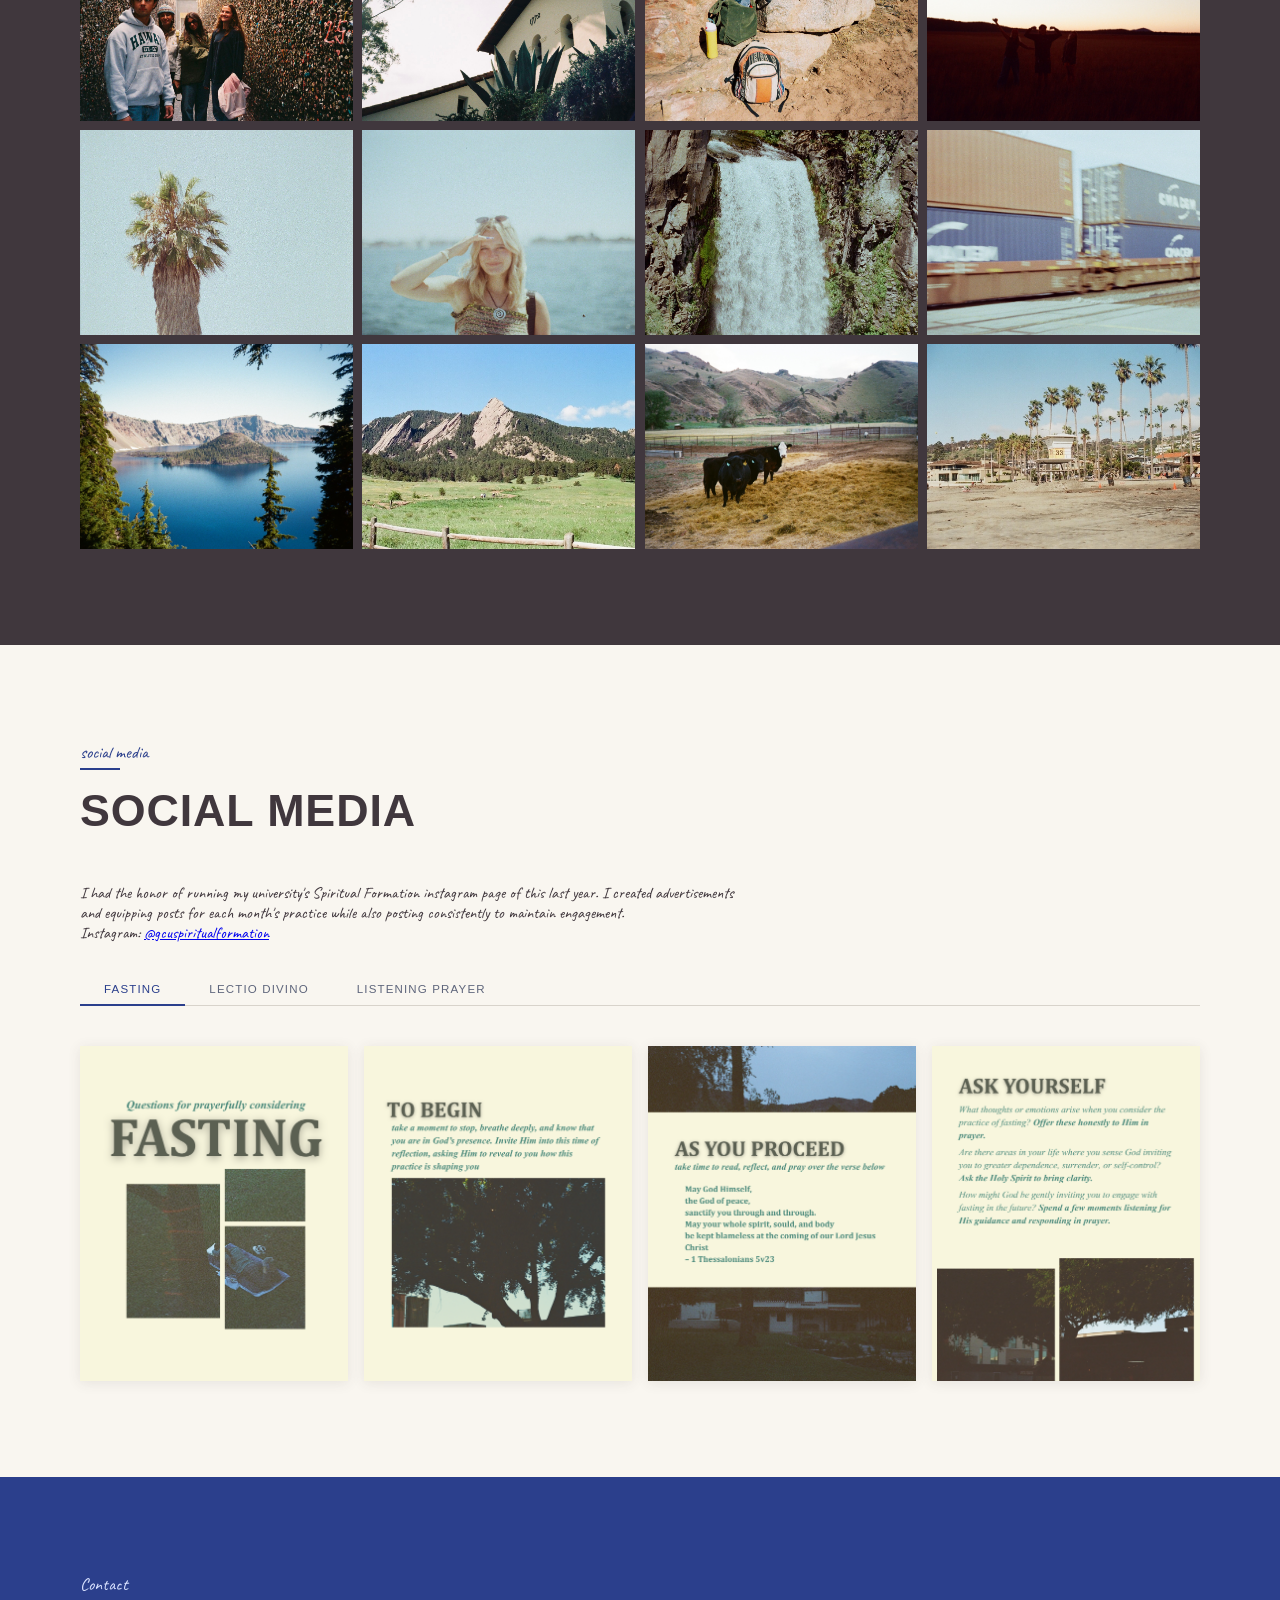
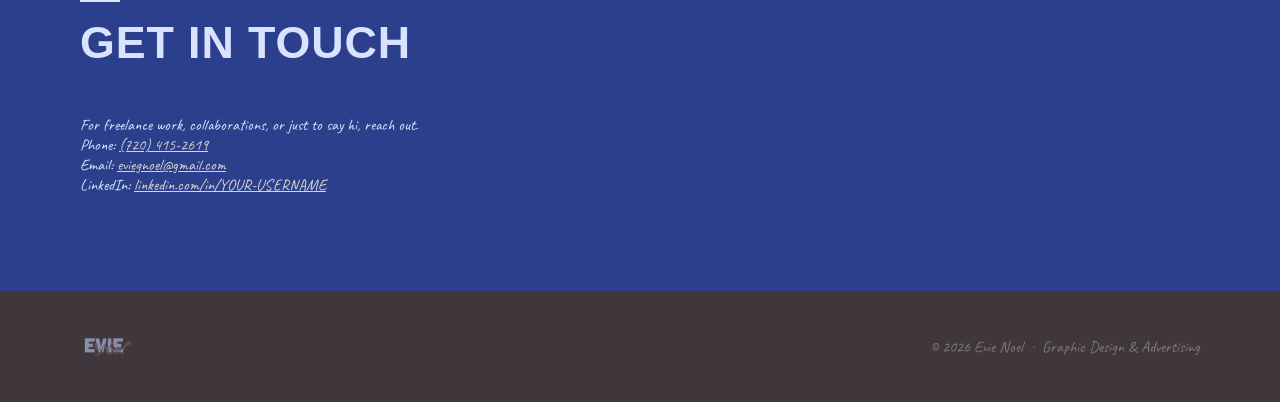
==== commit 36faee0d: "Update index.html" ====
--- a/index.html
+++ b/index.html
@@ -258,172 +258,128 @@
        JAVASCRIPT
        ============================================================ -->
   <script>
-
-    // ── FILM GRID ──
-    const filmPhotos = [
-  'image1.jpg','image2.jpg','image3.jpg','image4.JPG',
-  'image5.JPG','image6.JPG','image7.JPG','image8.JPG',
-  'image9.JPG','image10.JPG','image11.JPG','image12.JPG'
+  // ── FILM GRID ──
+  const filmPhotos = [
+    'image1.jpg','image2.jpg','image3.jpg','image4.JPG',
+    'image5.JPG','image6.JPG','image7.JPG','image8.JPG',
+    'image9.JPG','image10.JPG','image11.JPG','image12.JPG'
   ];
 
-    const filmGrid = document.getElementById('filmGrid');
-    filmPhotos.forEach((f, i) => {
-      const div = document.createElement('div');
-      div.className = 'photo-grid-item';
-      const img = document.createElement('img');
-      img.src = f;
-      img.onclick = () => openLightboxGallery(filmPhotos, i);
-      img.loading = 'lazy';
-      img.onclick = () => openLightboxGallery(filmPhotos.map(x => `film/${x}`), i);
-      div.appendChild(img);
-      filmGrid.appendChild(div);
-    });
-
-    // ── SPIRITUAL GRIDS ──
-    const spiritualData = {
-      fasting:   ['fasting-1.png','fasting-2.png','fasting-3.png','fasting-4.png'],
-      prayer:    ['prayer-2.png','prayer-3.png','prayer-4.png'],
-      listening: ['listening-5.png','listening-6.png','listening-7.png']
-    };
-
-    Object.entries(spiritualData).forEach(([key, files]) => {
-      const grid = document.getElementById(`grid-${key}`);
-      const paths = files;      paths.forEach((src, i) => {
-        const img = document.createElement('img');
-        img.src = src;
-        img.alt = `${key} ${i + 1}`;
-        img.className = 'spiritual-img';
-        img.loading = 'lazy';
-        img.onclick = () => openLightboxGallery(paths, i);
-        grid.appendChild(img);
-      });
-    });
-
-    // ── HERITAGE IMGS ──
-  // ── FILM GRID ──
-const filmPhotos = [
-  'image1.jpg','image2.jpg','image3.jpg','image4.JPG',
-  'image5.JPG','image6.JPG','image7.JPG','image8.JPG',
-  'image9.JPG','image10.JPG','image11.JPG','image12.JPG'
-];
-
-const filmGrid = document.getElementById('filmGrid');
-filmPhotos.forEach((f, i) => {
-  const div = document.createElement('div');
-  div.className = 'photo-grid-item';
-  const img = document.createElement('img');
-  img.src = f;
-  img.alt = `Film photo ${i + 1}`;
-  img.loading = 'lazy';
-  img.onclick = () => openLightboxGallery(filmPhotos, i);
-  div.appendChild(img);
-  filmGrid.appendChild(div);
-});
-
-// ── SPIRITUAL GRIDS ──
-const spiritualData = {
-  fasting:   ['fasting-1.png','fasting-2.png','fasting-3.png','fasting-4.png'],
-  prayer:    ['prayer-2.png','prayer-3.png','prayer-4.png'],
-  listening: ['listening-5.png','listening-6.png','listening-7.png']
-};
-
-Object.entries(spiritualData).forEach(([key, files]) => {
-  const grid = document.getElementById(`grid-${key}`);
-  const paths = files;
-  paths.forEach((src, i) => {
+  const filmGrid = document.getElementById('filmGrid');
+  filmPhotos.forEach((f, i) => {
+    const div = document.createElement('div');
+    div.className = 'photo-grid-item';
+
     const img = document.createElement('img');
-    img.src = src;
-    img.alt = `${key} ${i + 1}`;
-    img.className = 'spiritual-img';
+    img.src = f;
+    img.alt = `Film photo ${i + 1}`;
     img.loading = 'lazy';
-    img.onclick = () => openLightboxGallery(paths, i);
-    grid.appendChild(img);
+    img.onclick = () => openLightboxGallery(filmPhotos, i);
+
+    div.appendChild(img);
+    filmGrid.appendChild(div);
   });
-});
-    const heritageContainer = document.getElementById('heritageImgs');
-    heritageImgs.forEach((src, i) => {
+
+  // ── SPIRITUAL GRIDS ──
+  const spiritualData = {
+    fasting:   ['fasting-1.png','fasting-2.png','fasting-3.png','fasting-4.png'],
+    prayer:    ['prayer-2.png','prayer-3.png','prayer-4.png'],
+    listening: ['listening-5.png','listening-6.png','listening-7.png']
+  };
+
+  Object.entries(spiritualData).forEach(([key, files]) => {
+    const grid = document.getElementById(`grid-${key}`);
+    files.forEach((src, i) => {
       const img = document.createElement('img');
       img.src = src;
-      img.alt = `Heritage Hats ${i + 1}`;
+      img.alt = `${key} ${i + 1}`;
+      img.className = 'spiritual-img';
       img.loading = 'lazy';
-      img.onclick = () => openLightboxGallery(heritageImgs, i);
-      heritageContainer.appendChild(img);
+      img.onclick = () => openLightboxGallery(files, i);
+      grid.appendChild(img);
     });
-
-    // ── TABS ──
-    function switchTab(name, btn) {
-      document.querySelectorAll('.tab-btn').forEach(b => b.classList.remove('active'));
-      document.querySelectorAll('.tab-panel').forEach(p => p.classList.remove('active'));
-      btn.classList.add('active');
-      document.getElementById(`tab-${name}`).classList.add('active');
-    }
-
-    // ── LIGHTBOX ──
-    let lbGallery = [], lbIndex = 0;
-
-    function openLightboxGallery(gallery, index) {
-      lbGallery = gallery;
-      lbIndex = index;
-      renderLightbox();
-      document.getElementById('lightbox').classList.add('open');
-      document.body.style.overflow = 'hidden';
-    }
-
-    function renderLightbox() {
-      const inner = document.getElementById('lightboxInner');
-      const existing = inner.querySelector('img:not(button img), iframe');
-      if (existing) existing.remove();
-      const img = document.createElement('img');
-      img.src = lbGallery[lbIndex];
-      inner.appendChild(img);
-      document.getElementById('lbPrev').style.display = lbGallery.length > 1 ? 'flex' : 'none';
-      document.getElementById('lbNext').style.display = lbGallery.length > 1 ? 'flex' : 'none';
-    }
-
-    function openPDF(path) {
-      const inner = document.getElementById('lightboxInner');
-      const existing = inner.querySelector('img:not(button img), iframe');
-      if (existing) existing.remove();
-      const iframe = document.createElement('iframe');
-      iframe.src = path;
-      inner.appendChild(iframe);
-      document.getElementById('lbPrev').style.display = 'none';
-      document.getElementById('lbNext').style.display = 'none';
-      document.getElementById('lightbox').classList.add('open');
-      document.body.style.overflow = 'hidden';
-      lbGallery = [];
-    }
-
-    function navigateLightbox(dir) {
-      lbIndex = (lbIndex + dir + lbGallery.length) % lbGallery.length;
-      renderLightbox();
-    }
-
-    function closeLightbox() {
-      document.getElementById('lightbox').classList.remove('open');
-      document.body.style.overflow = '';
-      const inner = document.getElementById('lightboxInner');
-      const el = inner.querySelector('img:not(button img), iframe');
-      if (el) el.remove();
-    }
-
-    function closeLightboxOutside(e) {
-      if (e.target === document.getElementById('lightbox')) closeLightbox();
-    }
-
-    document.addEventListener('keydown', e => {
-      if (!document.getElementById('lightbox').classList.contains('open')) return;
-      if (e.key === 'Escape') closeLightbox();
-      if (e.key === 'ArrowLeft' && lbGallery.length > 1) navigateLightbox(-1);
-      if (e.key === 'ArrowRight' && lbGallery.length > 1) navigateLightbox(1);
+  });
+
+  // ── TABS ──
+  function switchTab(name, btn) {
+    document.querySelectorAll('.tab-btn').forEach(b => b.classList.remove('active'));
+    document.querySelectorAll('.tab-panel').forEach(p => p.classList.remove('active'));
+    btn.classList.add('active');
+    document.getElementById(`tab-${name}`).classList.add('active');
+  }
+
+  // ── LIGHTBOX ──
+  let lbGallery = [], lbIndex = 0;
+
+  function openLightboxGallery(gallery, index) {
+    lbGallery = gallery;
+    lbIndex = index;
+    renderLightbox();
+    document.getElementById('lightbox').classList.add('open');
+    document.body.style.overflow = 'hidden';
+  }
+
+  function renderLightbox() {
+    const inner = document.getElementById('lightboxInner');
+    const existing = inner.querySelector('img:not(button img), iframe');
+    if (existing) existing.remove();
+
+    const img = document.createElement('img');
+    img.src = lbGallery[lbIndex];
+    inner.appendChild(img);
+
+    document.getElementById('lbPrev').style.display = lbGallery.length > 1 ? 'flex' : 'none';
+    document.getElementById('lbNext').style.display = lbGallery.length > 1 ? 'flex' : 'none';
+  }
+
+  function openPDF(path) {
+    const inner = document.getElementById('lightboxInner');
+    const existing = inner.querySelector('img:not(button img), iframe');
+    if (existing) existing.remove();
+
+    const iframe = document.createElement('iframe');
+    iframe.src = path;
+    inner.appendChild(iframe);
+
+    document.getElementById('lbPrev').style.display = 'none';
+    document.getElementById('lbNext').style.display = 'none';
+    document.getElementById('lightbox').classList.add('open');
+    document.body.style.overflow = 'hidden';
+    lbGallery = [];
+  }
+
+  function navigateLightbox(dir) {
+    lbIndex = (lbIndex + dir + lbGallery.length) % lbGallery.length;
+    renderLightbox();
+  }
+
+  function closeLightbox() {
+    document.getElementById('lightbox').classList.remove('open');
+    document.body.style.overflow = '';
+    const inner = document.getElementById('lightboxInner');
+    const el = inner.querySelector('img:not(button img), iframe');
+    if (el) el.remove();
+  }
+
+  function closeLightboxOutside(e) {
+    if (e.target === document.getElementById('lightbox')) closeLightbox();
+  }
+
+  document.addEventListener('keydown', e => {
+    if (!document.getElementById('lightbox').classList.contains('open')) return;
+    if (e.key === 'Escape') closeLightbox();
+    if (e.key === 'ArrowLeft' && lbGallery.length > 1) navigateLightbox(-1);
+    if (e.key === 'ArrowRight' && lbGallery.length > 1) navigateLightbox(1);
+  });
+
+  // ── SCROLL FADE ──
+  const obs = new IntersectionObserver(entries => {
+    entries.forEach(e => {
+      if (e.isIntersecting) e.target.classList.add('visible');
     });
-
-    // ── SCROLL FADE ──
-    const obs = new IntersectionObserver(entries => {
-      entries.forEach(e => { if (e.isIntersecting) e.target.classList.add('visible'); });
-    }, { threshold: 0.1 });
-    document.querySelectorAll('.fade-up').forEach(el => obs.observe(el));
-
-  </script>
+  }, { threshold: 0.1 });
+
+  document.querySelectorAll('.fade-up').forEach(el => obs.observe(el));
+</script>
 </body>
 </html>
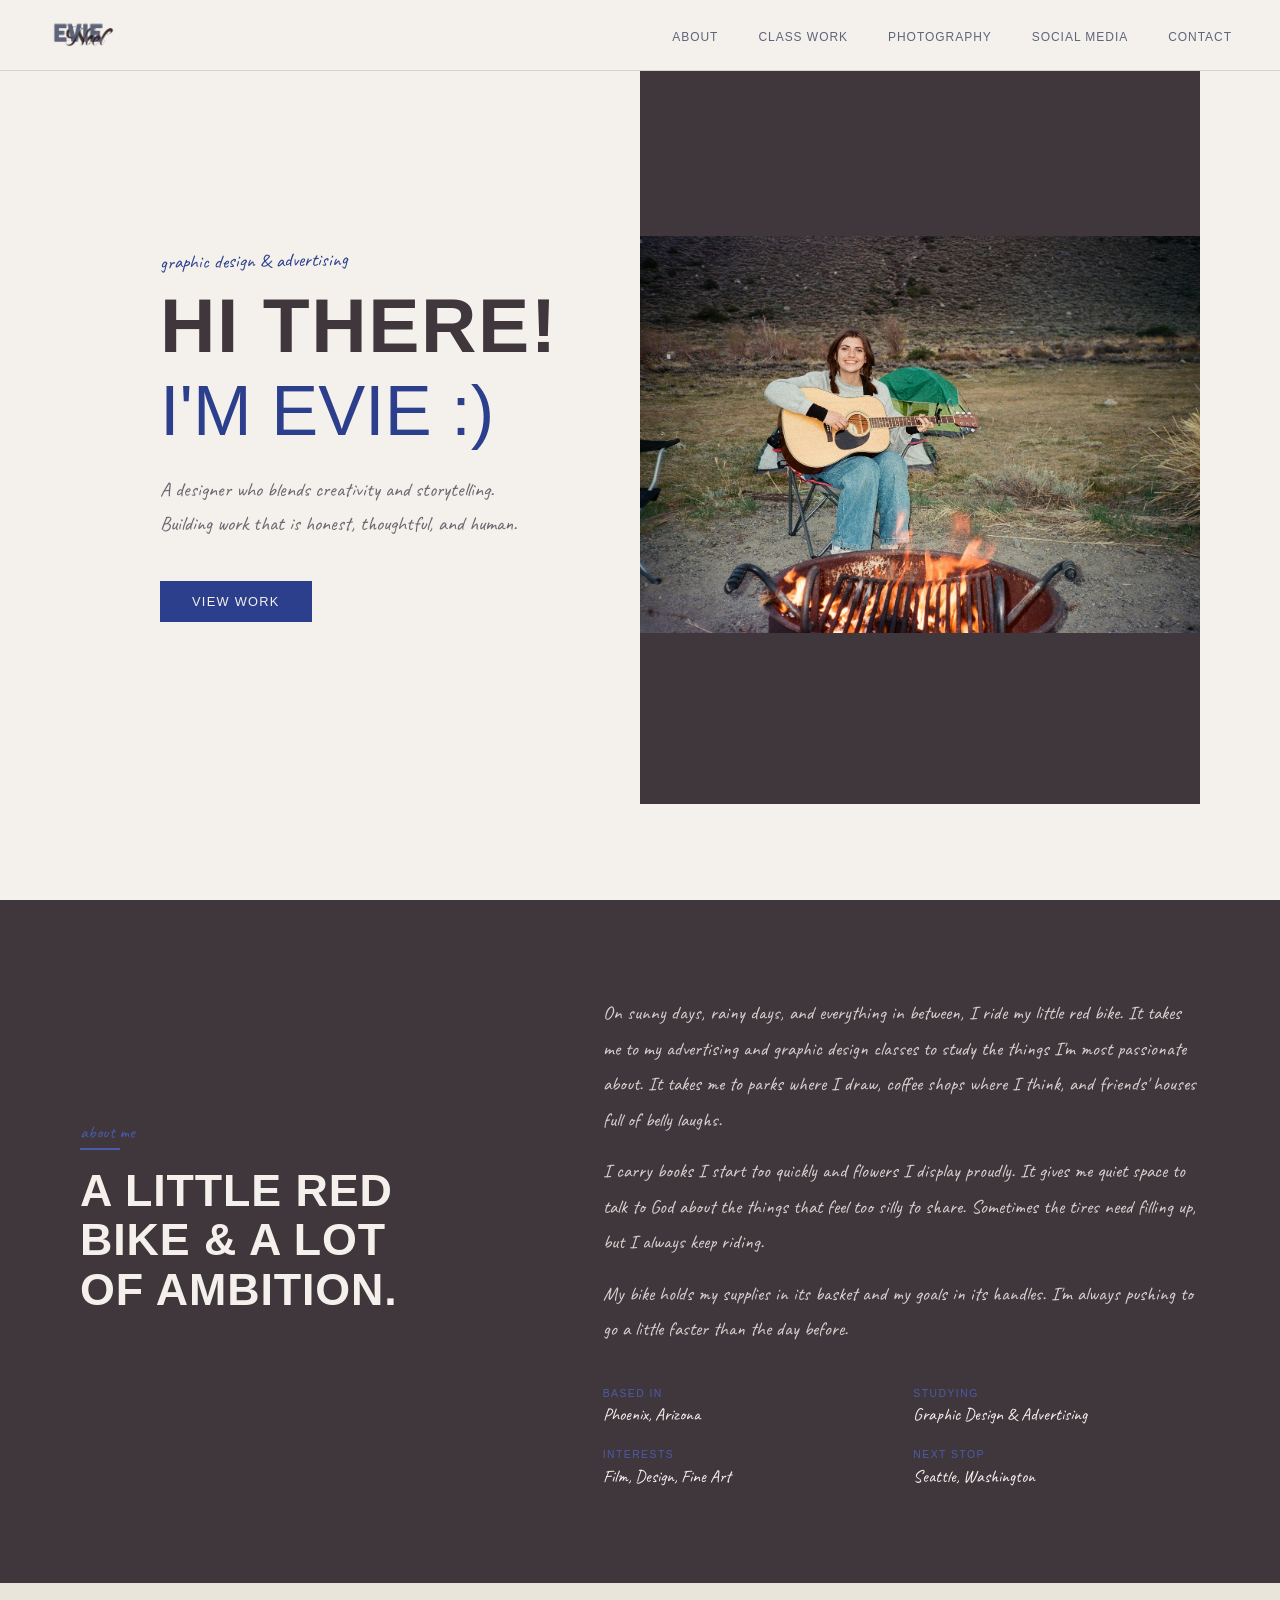
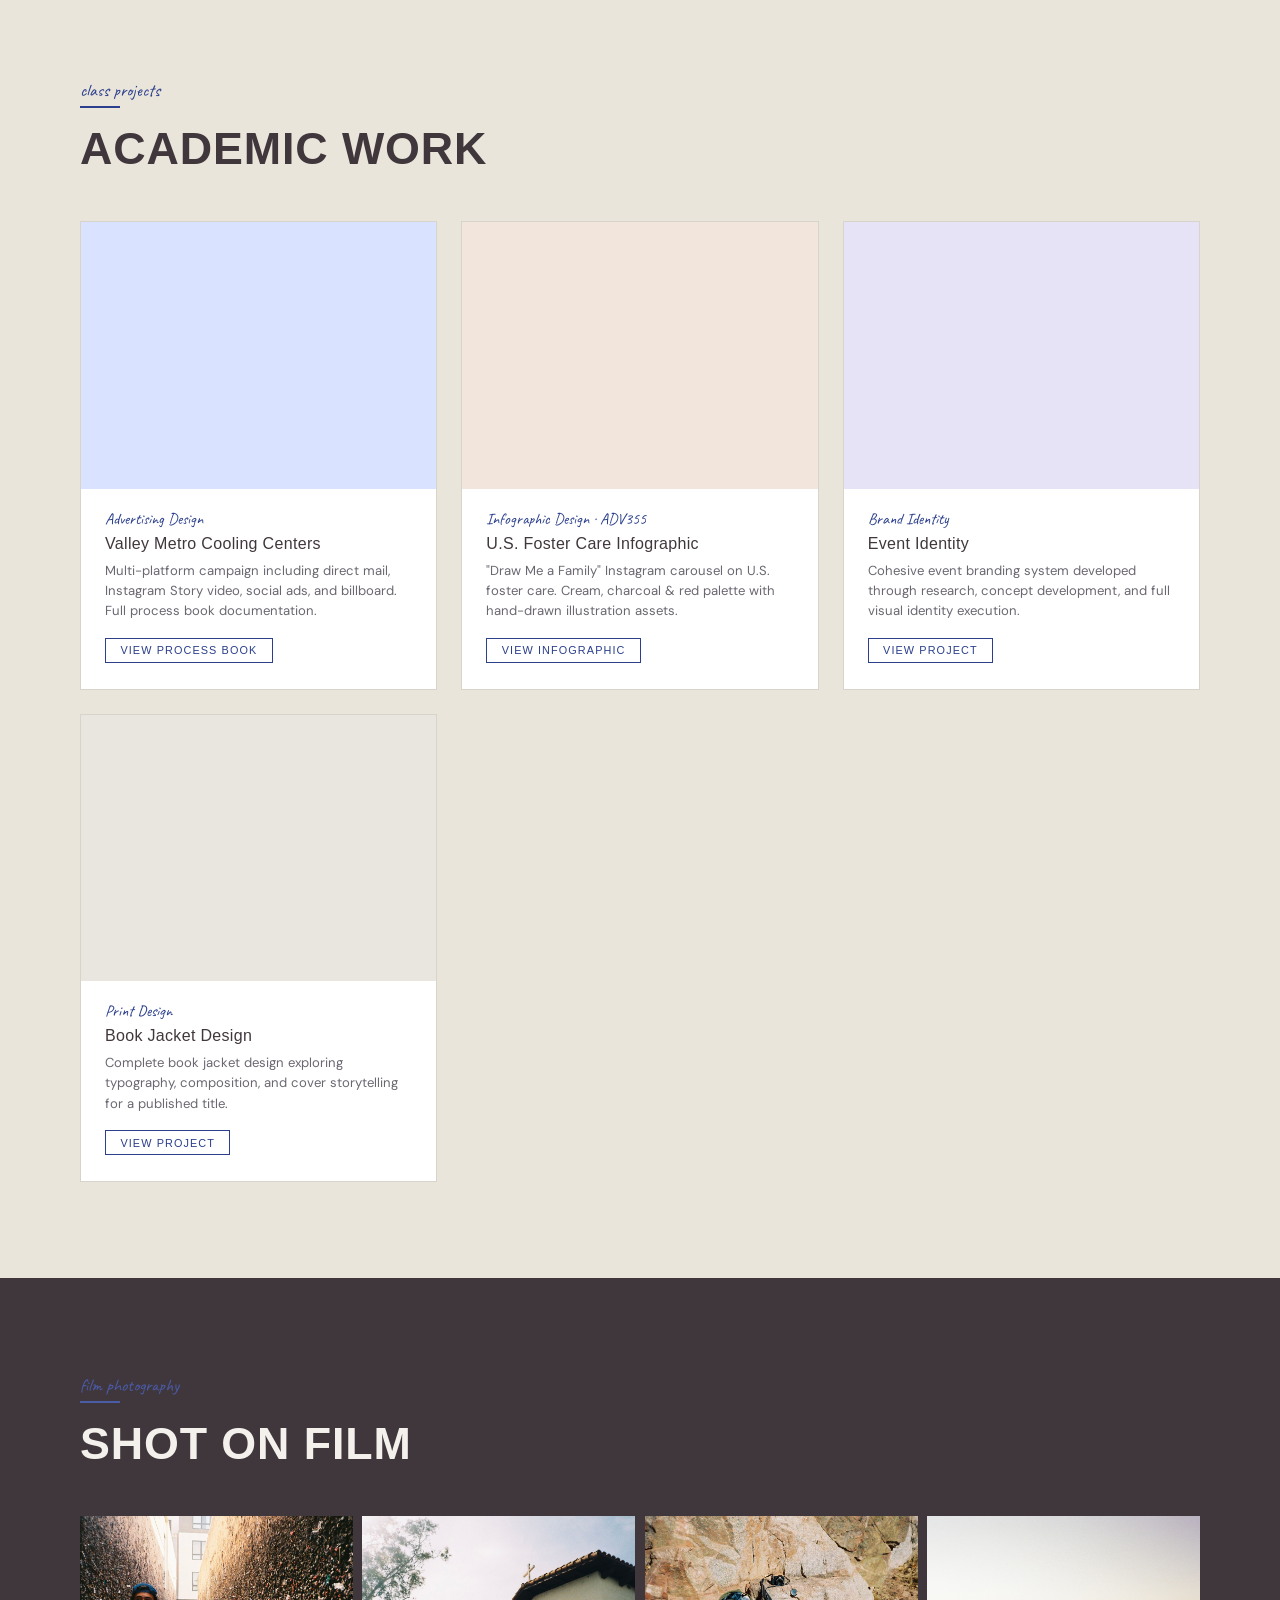
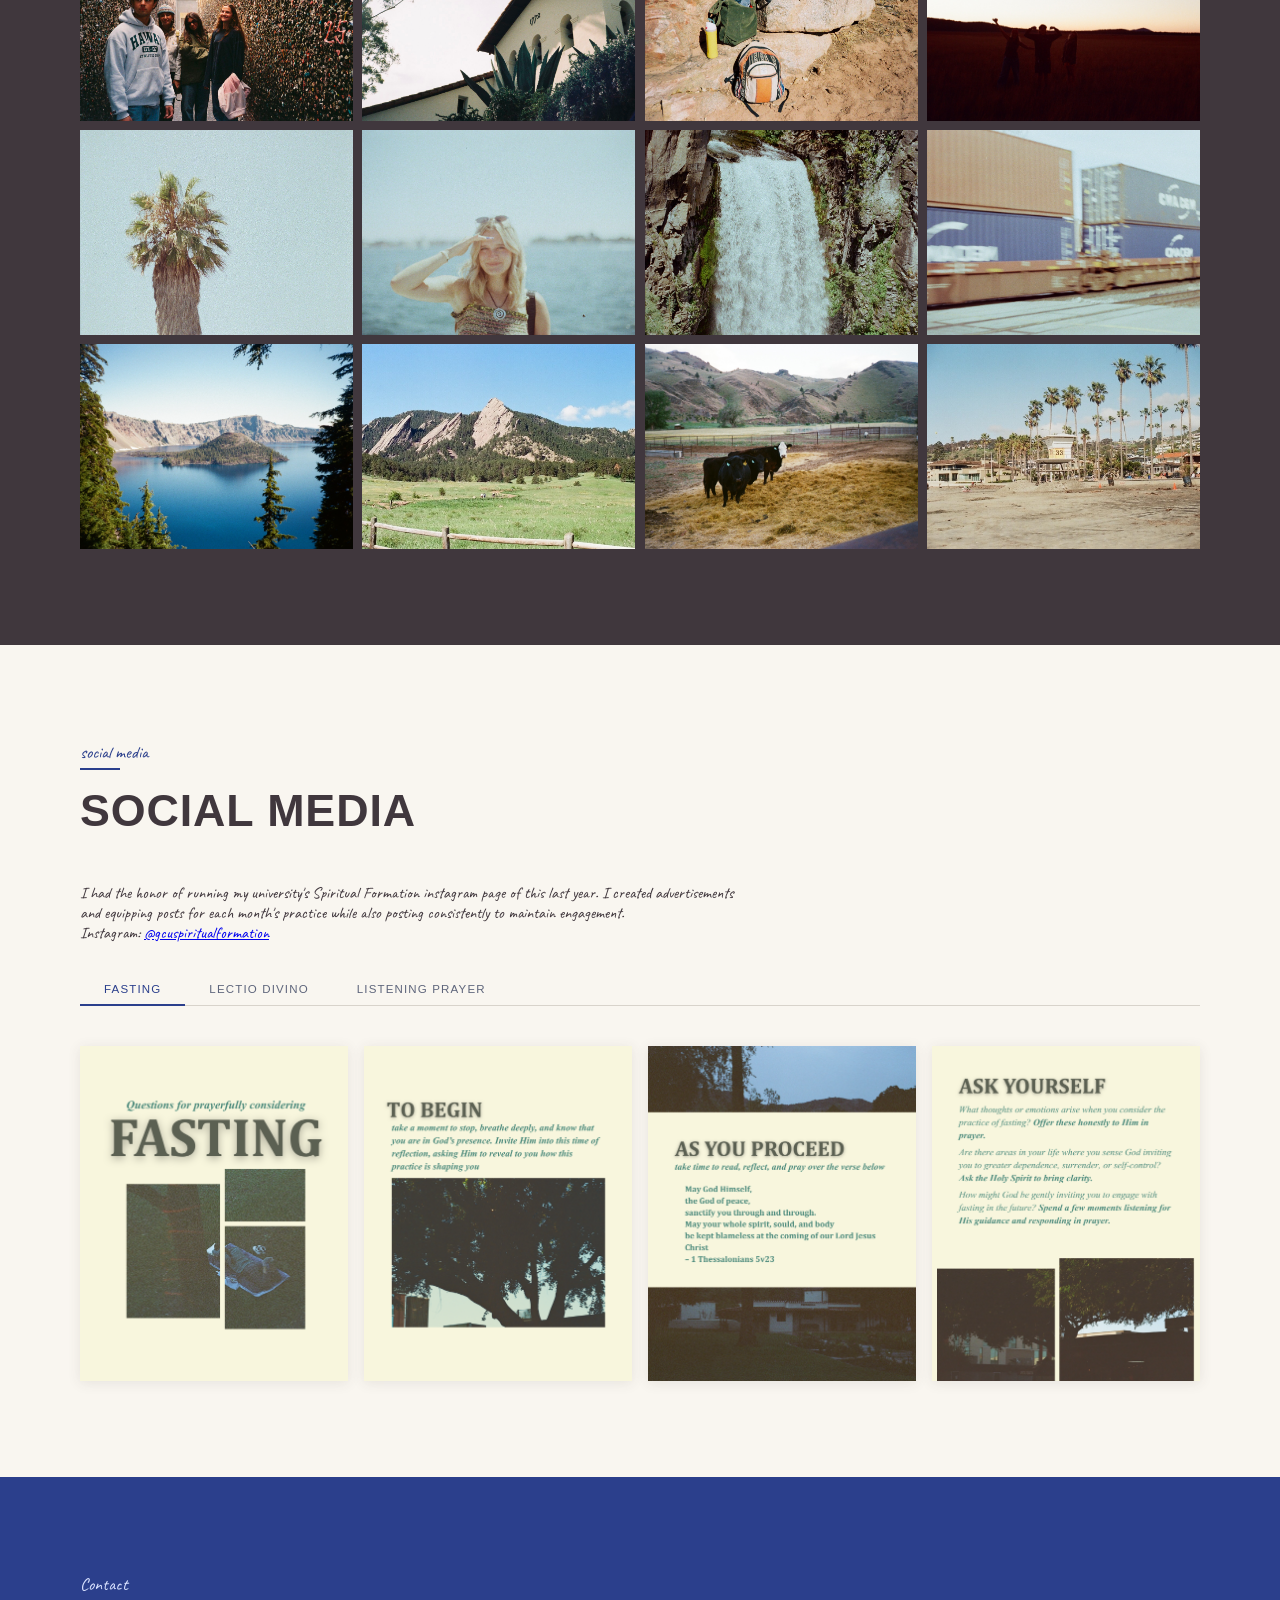
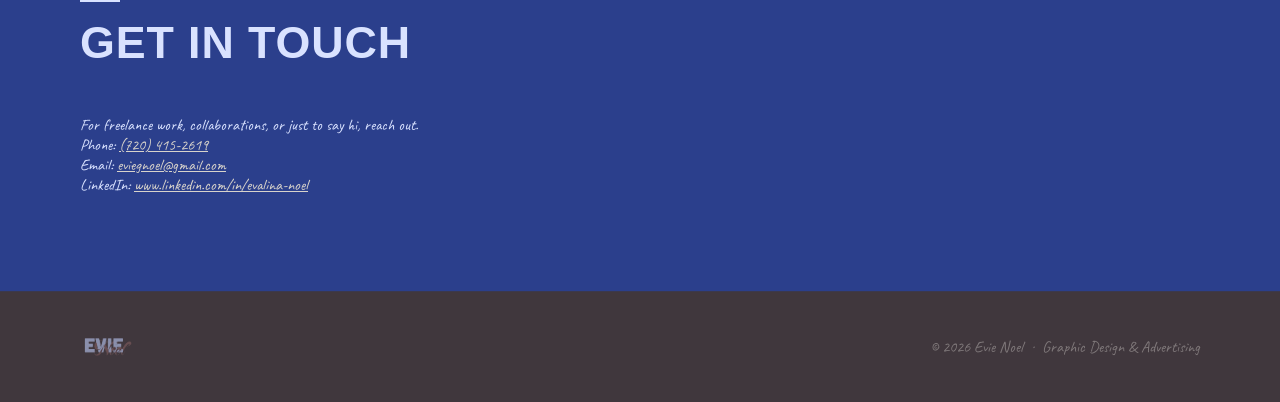
==== commit 20bc2e7d: "Update index.html" ====
--- a/index.html
+++ b/index.html
@@ -227,7 +227,9 @@
       <p>
         Phone: <a href="tel:7204152619">(720) 415-2619</a><br/>
         Email: <a href="mailto:eviegnoel@gmail.com">eviegnoel@gmail.com</a> <br/>
-        LinkedIn: <a href="https://www.linkedin.com/in/YOUR-USERNAME" target="_blank">linkedin.com/in/YOUR-USERNAME</a>
+        LinkedIn: <a href="https://www.linkedin.com/in/evalina-noel" target="_blank">www.linkedin.com/in/evalina-noel
+
+</a>
       </p>
     </div>
   </div>
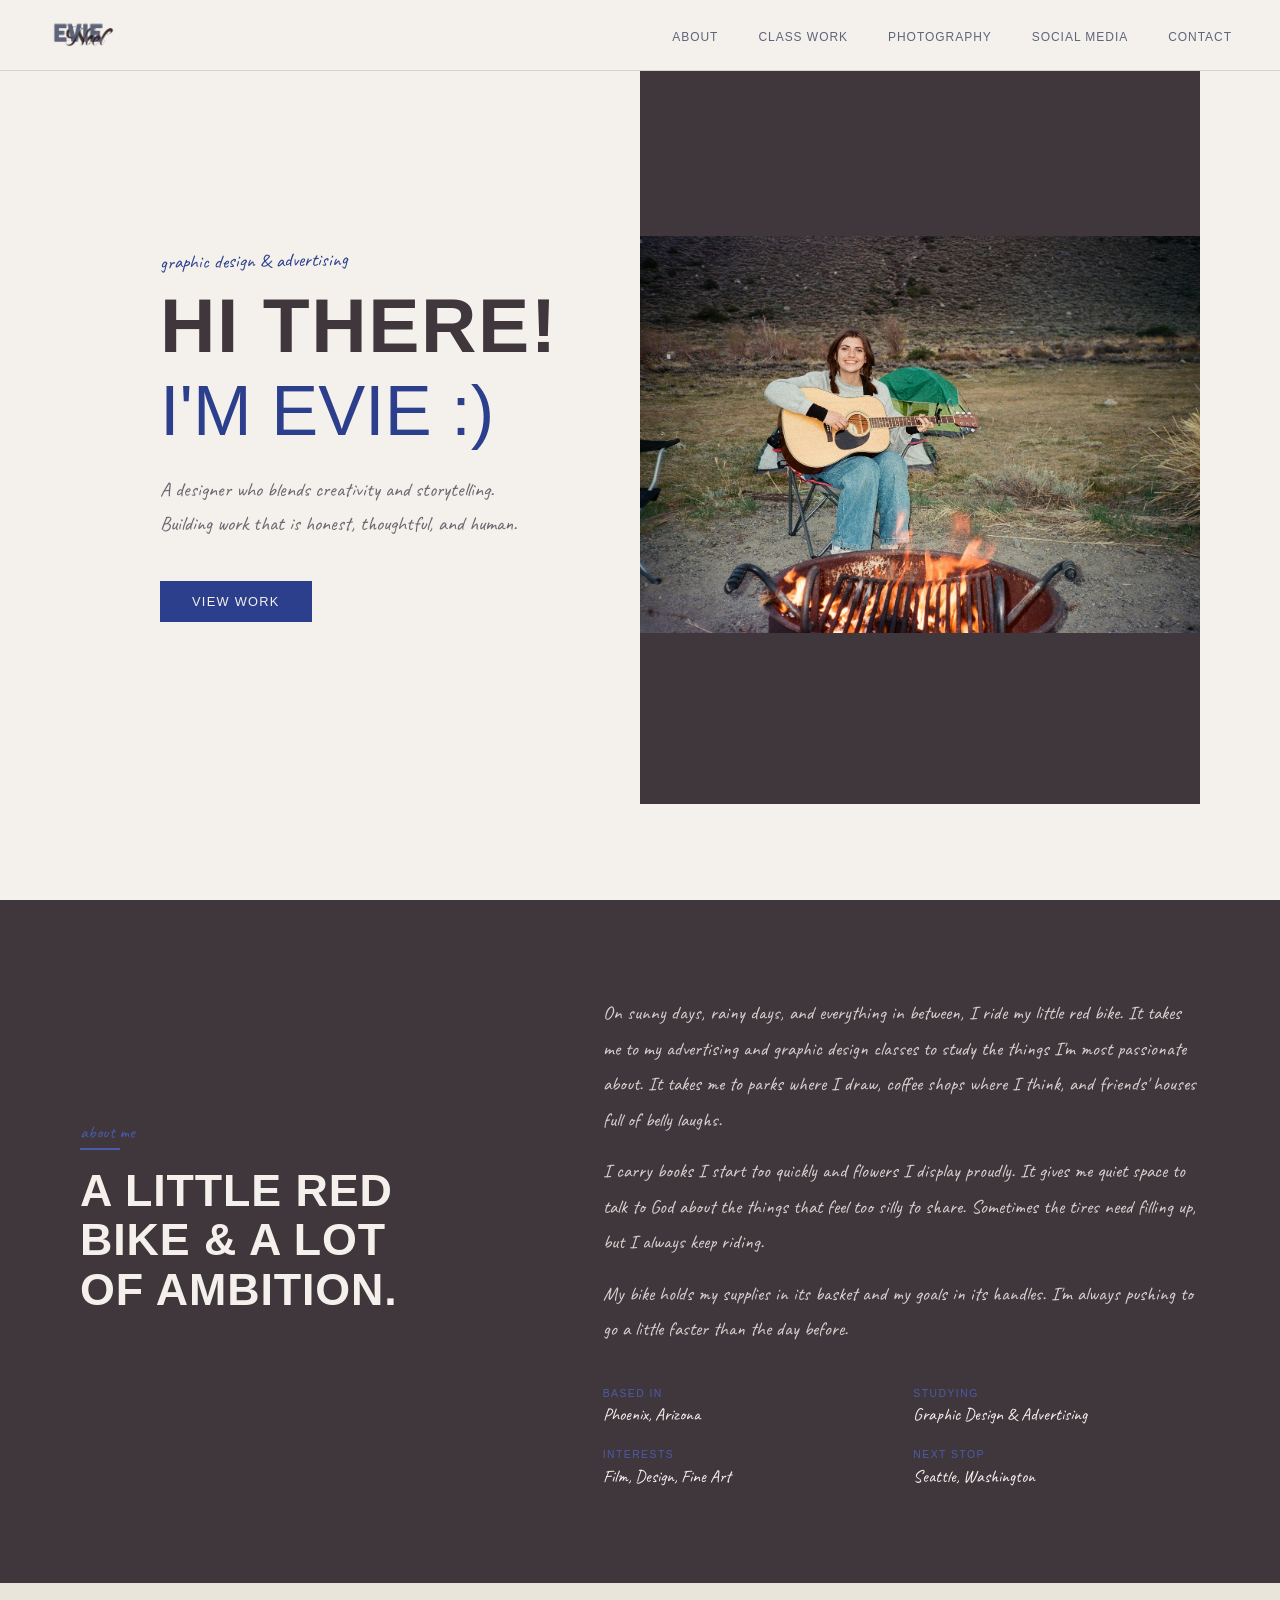
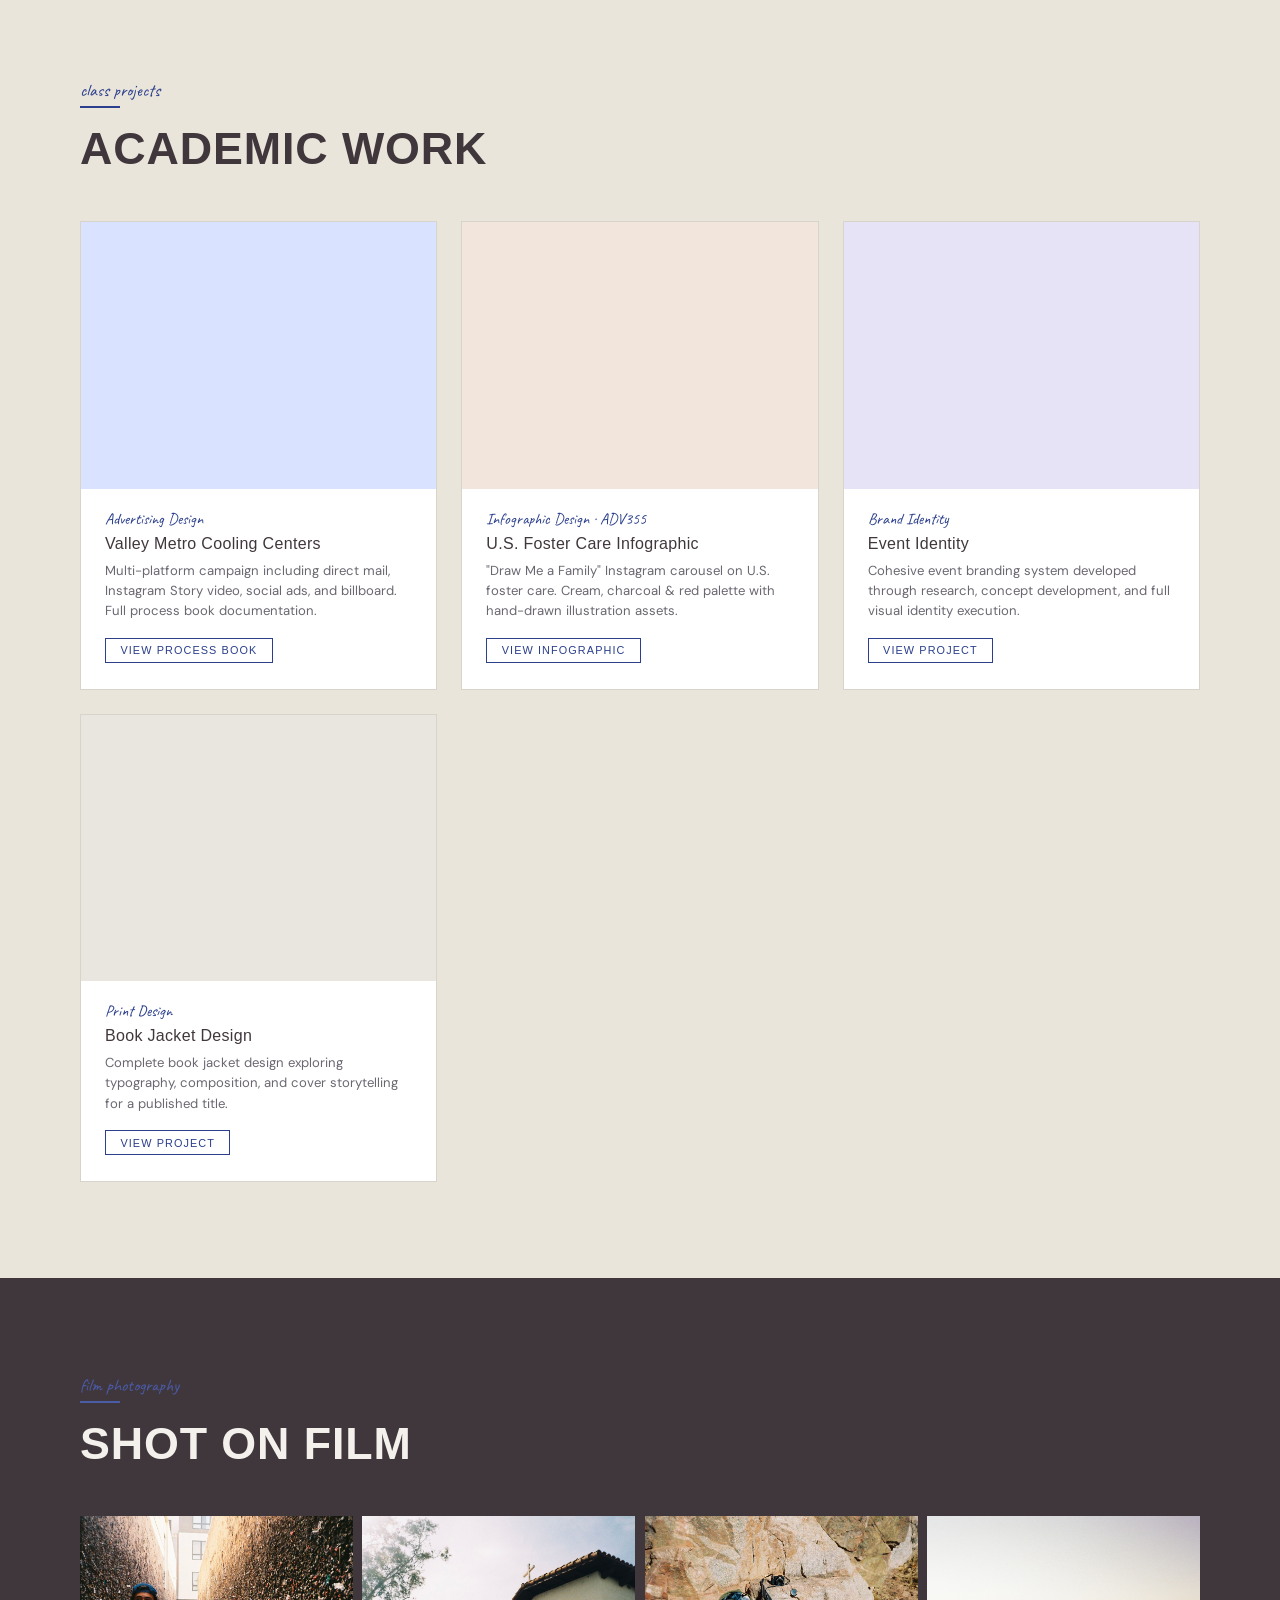
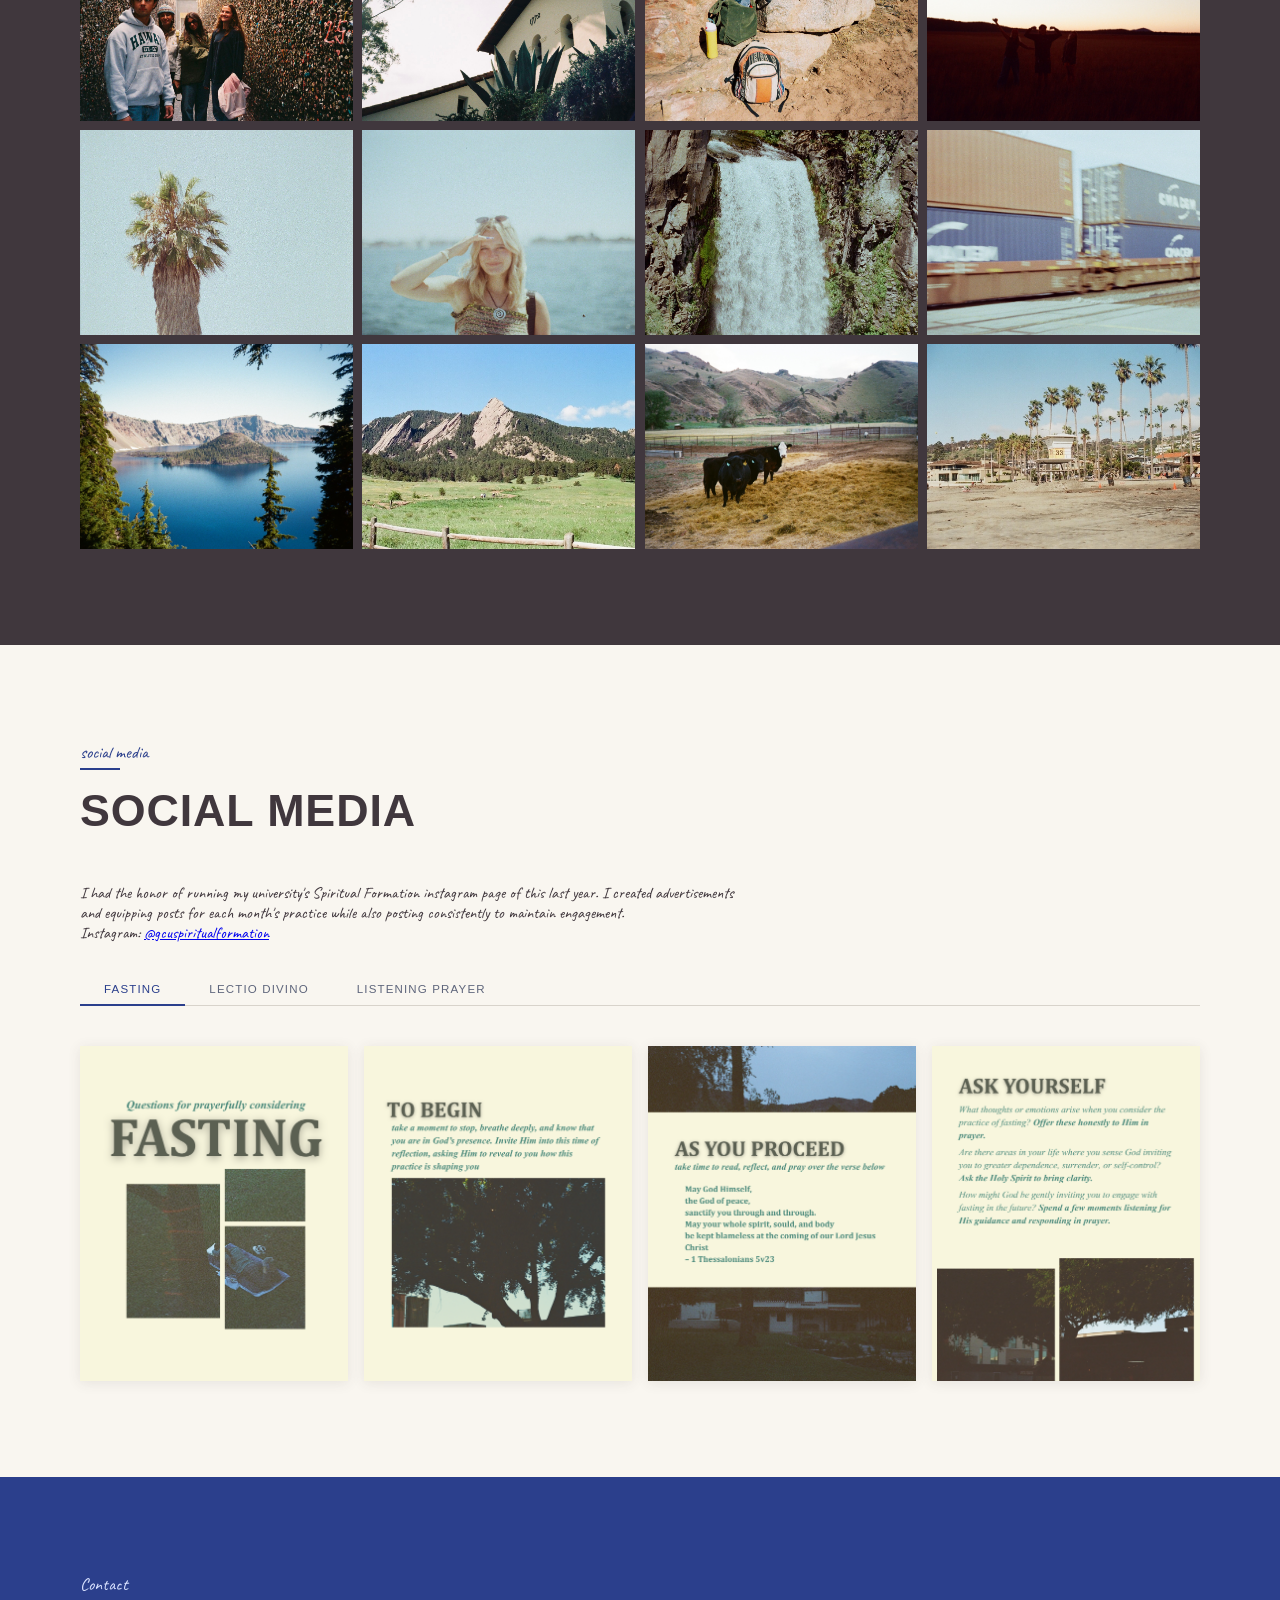
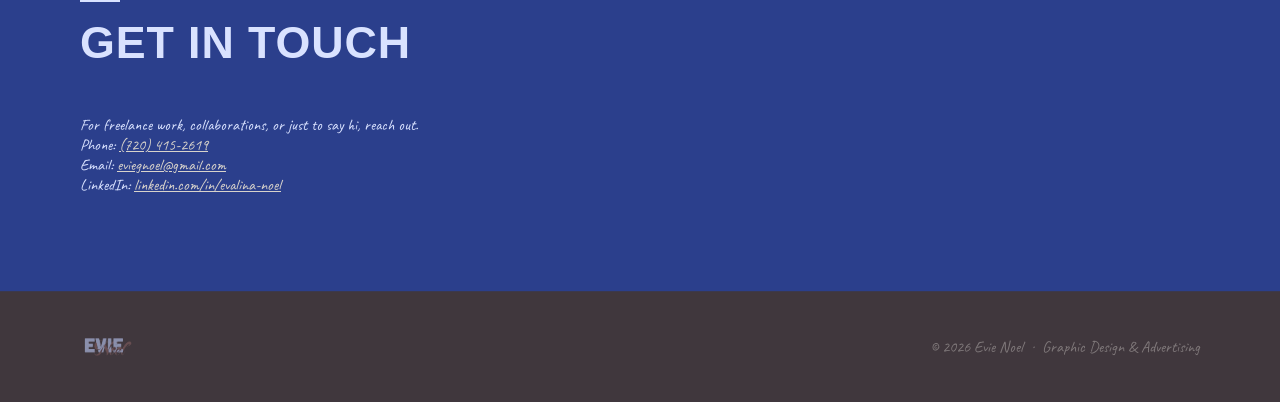
==== commit 25e7eb15: "Update index.html" ====
--- a/index.html
+++ b/index.html
@@ -227,9 +227,7 @@
       <p>
         Phone: <a href="tel:7204152619">(720) 415-2619</a><br/>
         Email: <a href="mailto:eviegnoel@gmail.com">eviegnoel@gmail.com</a> <br/>
-        LinkedIn: <a href="https://www.linkedin.com/in/evalina-noel" target="_blank">www.linkedin.com/in/evalina-noel
-
-</a>
+        LinkedIn: <a href="https://www.linkedin.com/in/evalina-noel" target="_blank">linkedin.com/in/evalina-noel</a>
       </p>
     </div>
   </div>
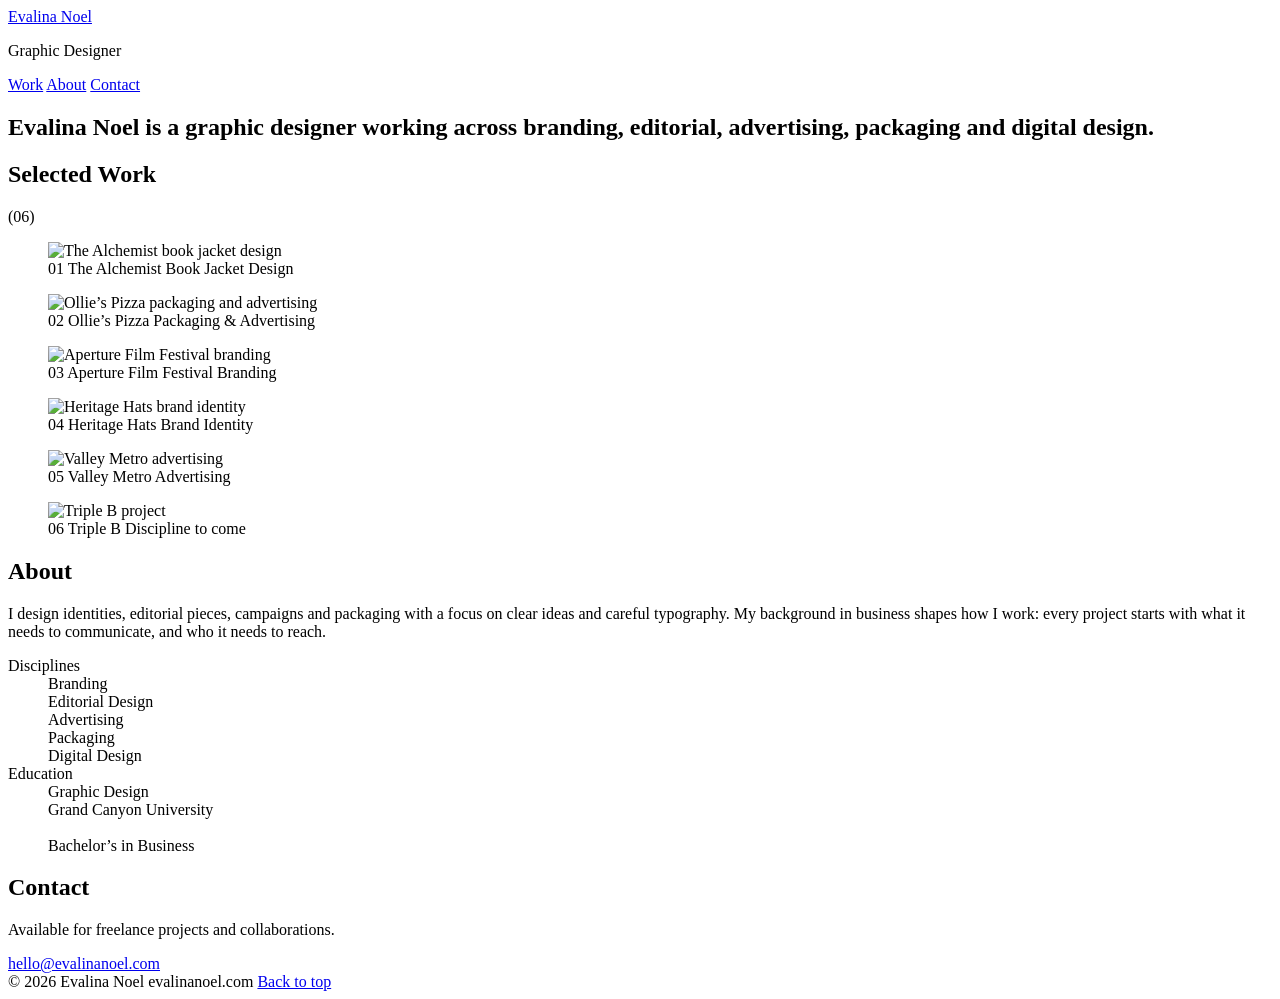
==== commit b88e41e3: "Add files via upload" ====
--- a/index.html
+++ b/index.html
@@ -1,385 +1,170 @@
-<!DOCTYPE html>
+<!doctype html>
 <html lang="en">
 <head>
-  <meta charset="UTF-8" />
-  <meta name="viewport" content="width=device-width, initial-scale=1.0" />
-  <title>Evie Noel — Portfolio</title>
+  <meta charset="utf-8">
+  <meta name="viewport" content="width=device-width, initial-scale=1">
+  <title>Evalina Noel — Graphic Designer</title>
+  <meta name="description" content="Evalina Noel is a graphic designer working across branding, editorial design, advertising, packaging and digital design.">
+  <meta property="og:title" content="Evalina Noel — Graphic Designer">
+  <meta property="og:description" content="Branding, editorial design, advertising, packaging and digital design.">
+  <meta property="og:url" content="https://evalinanoel.com/">
+  <meta property="og:type" content="website">
+  <link rel="canonical" href="https://evalinanoel.com/">
+  <link rel="icon" href="favicon.svg" type="image/svg+xml">
 
-  <!-- Google Fonts: Caveat (handwritten) + DM Sans (body) -->
-  <link rel="preconnect" href="https://fonts.googleapis.com" />
-  <link rel="preconnect" href="https://fonts.gstatic.com" crossorigin />
-  <link href="fonts/Cubano-Regular.otf"/>
-  <link href="fonts/Deseo/Deseo Medium Regular.otf"/>
-  <link href="https://fonts.googleapis.com/css2?family=Caveat:wght@400;600;700&family=DM+Sans:wght@300;400;500&display=swap" rel="stylesheet" />
-
-  <!-- Your stylesheet -->
-  <link rel="stylesheet" href="styles.css" />
+  <link rel="preconnect" href="https://fonts.googleapis.com">
+  <link rel="preconnect" href="https://fonts.gstatic.com" crossorigin>
+  <link href="https://fonts.googleapis.com/css2?family=Inter+Tight:wght@400;500&display=swap" rel="stylesheet">
+  <link rel="stylesheet" href="assets/css/style.css">
 </head>
 <body>
 
-  <!-- ============================================================
-       NAV
-       ============================================================ -->
-  <nav>
-    <a href="#top">
-      <img class="nav-logo" src="portfolio-logo.png" alt="Evie Noel" />
-    </a>
-    <ul class="nav-links">
-      <li><a href="#about">About</a></li>
-      <li><a href="#classwork">Class Work</a></li>
-      <li><a href="#film">Photography</a></li>
-      <li><a href="#socialmedia">Social Media</a></li>
-<!-- Web Design
-      <li><a href="#webdesign">Web Design</a></li>
-    -->
-      <li><a href="#contact">Contact</a></li>
-    </ul>
-  </nav>
+  <header class="site-header grid">
+    <a class="site-header__name" href="./">Evalina Noel</a>
+    <p class="site-header__role">Graphic Designer</p>
+    <nav class="site-header__nav" aria-label="Primary">
+      <a href="#work">Work</a>
+      <a href="#about">About</a>
+      <a href="#contact">Contact</a>
+    </nav>
+  </header>
 
-  <!-- ============================================================
-       HERO
-       ============================================================ -->
-  <section class="hero" id="top">
+  <main>
 
-    <div class="hero-left">
-      <span class="hero-tag">graphic design &amp; advertising</span>
-      <h1 class="hero-name">HI THERE!</h1>
-      <span class="hero-name-script">I'M EVIE :)</span>
-      <p class="hero-sub">A designer who blends creativity and storytelling. Building work that is honest, thoughtful, and human.</p>
-      <a class="hero-cta" href="#classwork">View Work</a>
-    </div>
+    <!-- 1. Introduction -->
+    <section class="intro grid" aria-label="Introduction">
+      <h1 class="intro__statement">
+        Evalina Noel is a graphic designer working across branding, editorial, advertising, packaging and digital design.
+      </h1>
+    </section>
 
-    <div class="hero-right">
-    <img src="personal-image.JPG" alt="personal-image" width="600" height="auto"/>    </div>
-
-  </section>
-
-  <!-- ============================================================
-       ABOUT
-       ============================================================ -->
-  <section id="about">
-
-    <div>
-      <span class="section-label">about me</span>
-      <div class="divider"></div>
-      <h2 class="section-title">A LITTLE RED<br />BIKE &amp; A LOT<br />OF AMBITION.</h2>
-    </div>
-
-    <div>
-      <div class="about-body">
-        <p>On sunny days, rainy days, and everything in between, I ride my little red bike. It takes me to my advertising and graphic design classes to study the things I'm most passionate about. It takes me to parks where I draw, coffee shops where I think, and friends' houses full of belly laughs.</p>
-        <p>I carry books I start too quickly and flowers I display proudly. It gives me quiet space to talk to God about the things that feel too silly to share. Sometimes the tires need filling up, but I always keep riding.</p>
-        <p>My bike holds my supplies in its basket and my goals in its handles. I'm always pushing to go a little faster than the day before.</p>
+    <!-- 2. Selected work -->
+    <section id="work" class="section">
+      <div class="section__head grid">
+        <h2 class="label">Selected Work</h2>
+        <span class="label label--count">(06)</span>
       </div>
 
-      <div class="about-details">
-        <div>
-          <div class="about-detail-label">Based in</div>
-          <div class="about-detail-value">Phoenix, Arizona</div>
-        </div>
-        <div>
-          <div class="about-detail-label">Studying</div>
-          <div class="about-detail-value">Graphic Design &amp; Advertising</div>
-        </div>
-        <div>
-          <div class="about-detail-label">Interests</div>
-          <div class="about-detail-value">Film, Design, Fine Art</div>
-        </div>
-        <div>
-          <div class="about-detail-label">Next Stop</div>
-          <div class="about-detail-value">Seattle, Washington</div>
-        </div>
+      <!--
+        HOW TO ADD PROJECT IMAGES
+        Save each image into images/projects/ using the exact file name in the
+        src attribute below (JPG, ~2000px on the long edge, 4:5 portrait crop).
+        The grey placeholder disappears automatically once the file exists.
+      -->
+      <div class="work grid">
+
+        <figure class="project">
+          <div class="project__media" data-label="The Alchemist — book jacket" data-file="images/projects/the-alchemist.jpg">
+            <img src="images/projects/the-alchemist.jpg" alt="The Alchemist book jacket design" loading="lazy">
+          </div>
+          <figcaption class="project__caption">
+            <span class="project__index">01</span>
+            <span class="project__title">The Alchemist</span>
+            <span class="project__type">Book Jacket Design</span>
+          </figcaption>
+        </figure>
+
+        <figure class="project">
+          <div class="project__media" data-label="Ollie’s Pizza — packaging & advertising" data-file="images/projects/ollies-pizza.jpg">
+            <img src="images/projects/ollies-pizza.jpg" alt="Ollie’s Pizza packaging and advertising" loading="lazy">
+          </div>
+          <figcaption class="project__caption">
+            <span class="project__index">02</span>
+            <span class="project__title">Ollie’s Pizza</span>
+            <span class="project__type">Packaging &amp; Advertising</span>
+          </figcaption>
+        </figure>
+
+        <figure class="project">
+          <div class="project__media" data-label="Aperture Film Festival — branding" data-file="images/projects/aperture-film-festival.jpg">
+            <img src="images/projects/aperture-film-festival.jpg" alt="Aperture Film Festival branding" loading="lazy">
+          </div>
+          <figcaption class="project__caption">
+            <span class="project__index">03</span>
+            <span class="project__title">Aperture Film Festival</span>
+            <span class="project__type">Branding</span>
+          </figcaption>
+        </figure>
+
+        <figure class="project">
+          <div class="project__media" data-label="Heritage Hats — brand identity" data-file="images/projects/heritage-hats.jpg">
+            <img src="images/projects/heritage-hats.jpg" alt="Heritage Hats brand identity" loading="lazy">
+          </div>
+          <figcaption class="project__caption">
+            <span class="project__index">04</span>
+            <span class="project__title">Heritage Hats</span>
+            <span class="project__type">Brand Identity</span>
+          </figcaption>
+        </figure>
+
+        <figure class="project">
+          <div class="project__media" data-label="Valley Metro — advertising" data-file="images/projects/valley-metro.jpg">
+            <img src="images/projects/valley-metro.jpg" alt="Valley Metro advertising" loading="lazy">
+          </div>
+          <figcaption class="project__caption">
+            <span class="project__index">05</span>
+            <span class="project__title">Valley Metro</span>
+            <span class="project__type">Advertising</span>
+          </figcaption>
+        </figure>
+
+        <figure class="project">
+          <div class="project__media" data-label="Triple B — project images" data-file="images/projects/triple-b.jpg">
+            <img src="images/projects/triple-b.jpg" alt="Triple B project" loading="lazy">
+          </div>
+          <figcaption class="project__caption">
+            <span class="project__index">06</span>
+            <span class="project__title">Triple B</span>
+            <!-- PLACEHOLDER: replace with the discipline, e.g. "Brand Identity" -->
+            <span class="project__type project__type--todo">Discipline to come</span>
+          </figcaption>
+        </figure>
+
       </div>
-    </div>
+    </section>
 
-  </section>
+    <!-- 3. About -->
+    <section id="about" class="section">
+      <div class="section__head grid">
+        <h2 class="label">About</h2>
+      </div>
+      <div class="about grid">
+        <p class="about__text">
+          I design identities, editorial pieces, campaigns and packaging with a focus on clear ideas and careful typography. My background in business shapes how I work: every project starts with what it needs to communicate, and who it needs to reach.
+        </p>
+        <dl class="about__meta">
+          <div>
+            <dt>Disciplines</dt>
+            <dd>Branding<br>Editorial Design<br>Advertising<br>Packaging<br>Digital Design</dd>
+          </div>
+          <div>
+            <dt>Education</dt>
+            <dd>Graphic Design<br>Grand Canyon University<br><br>Bachelor’s in Business</dd>
+          </div>
+        </dl>
+      </div>
+    </section>
 
-  <!-- ============================================================
-       CLASS PROJECTS
-       ============================================================ -->
-  <section id="classwork">
-    <span class="section-label">class projects</span>
-    <div class="divider"></div>
-    <h2 class="section-title">ACADEMIC WORK</h2>
-    <div class="project-grid">
-      <div class="project-card" onclick="openPDF('Noel_Evalina_ValleyMetroProcessBook.pdf')">
-        <div class="project-thumb-placeholder metro">
-        </div>
-        <div class="project-info">
-          <p class="project-cat">Advertising Design</p>
-          <p class="project-name">Valley Metro Cooling Centers</p>
-          <p class="project-desc">Multi-platform campaign including direct mail, Instagram Story video, social ads, and billboard. Full process book documentation.</p>
-          <span class="view-pill">View Process Book</span>
-        </div>
+    <!-- 4. Contact -->
+    <section id="contact" class="section">
+      <div class="section__head grid">
+        <h2 class="label">Contact</h2>
       </div>
+      <div class="contact grid">
+        <p class="contact__lead">Available for freelance projects and collaborations.</p>
+        <!-- PLACEHOLDER EMAIL: change both the href and the text to your address -->
+        <a class="contact__email" href="mailto:hello@evalinanoel.com">hello@evalinanoel.com</a>
+      </div>
+    </section>
 
-      <div class="project-card" onclick="openPDF('Noel_Evalina_Infographic-Portfolio.pdf')">
-        <div class="project-thumb-placeholder foster">
-        </div>
-        <div class="project-info">
-          <p class="project-cat">Infographic Design · ADV355</p>
-          <p class="project-name">U.S. Foster Care Infographic</p>
-          <p class="project-desc">"Draw Me a Family" Instagram carousel on U.S. foster care. Cream, charcoal &amp; red palette with hand-drawn illustration assets.</p>
-          <span class="view-pill">View Infographic</span>
-        </div>
-      </div>
+  </main>
 
-      <div class="project-card" onclick="openPDF('Noel_Evalina_Event_Identity_Portoflio.pdf')">
-        <div class="project-thumb-placeholder event">
-        </div>
-        <div class="project-info">
-          <p class="project-cat">Brand Identity</p>
-          <p class="project-name">Event Identity</p>
-          <p class="project-desc">Cohesive event branding system developed through research, concept development, and full visual identity execution.</p>
-          <span class="view-pill">View Project</span>
-        </div>
-      </div>
-
-      <div class="project-card" onclick="openPDF('BookJacketDesign_Final_EvalinaNoel_Portfolio.pdf')">
-        <div class="project-thumb-placeholder book">
-        </div>
-        <div class="project-info">
-          <p class="project-cat">Print Design</p>
-          <p class="project-name">Book Jacket Design</p>
-          <p class="project-desc">Complete book jacket design exploring typography, composition, and cover storytelling for a published title.</p>
-          <span class="view-pill">View Project</span>
-        </div>
-      </div>
-
-    </div>
-  </section>
-
-  <!-- ============================================================
-       FILM PHOTOGRAPHY
-       ============================================================ -->
-  <section id="film">
-    <span class="section-label">film photography</span>
-    <div class="divider"></div>
-    <h2 class="section-title">SHOT ON FILM</h2>
-    <div class="photo-grid" id="filmGrid"></div>
-    
-  </section>
-
-  <!-- ============================================================
-       SOCIAL MEDIA
-       ============================================================ -->
-  <section id="socialmedia">
-    <span class="section-label">social media</span>
-    <div class="divider"></div>
-    <h2 class="section-title">SOCIAL MEDIA</h2>
-    <div class="social-explanation">
-      <p> I had the honor of running my university's Spiritual Formation instagram page of this last year.  I created advertisements <br/>
-     and equipping posts for each month's practice while also posting consistently to maintain engagement. </p>
-     <p>
-  Instagram:
-  <a href="https://www.instagram.com/gcuspiritualformation" target="_blank">
-    @gcuspiritualformation
-  </a>
-</p>
-    </div>
-    <div class="spiritual-tabs">
-      <button class="tab-btn active" onclick="switchTab('fasting', this)">Fasting</button>
-      <button class="tab-btn" onclick="switchTab('prayer', this)">Lectio Divino</button>
-      <button class="tab-btn" onclick="switchTab('listening', this)">Listening Prayer</button>
-    </div>
-
-    <div class="tab-panel active" id="tab-fasting">
-      <div class="spiritual-grid" id="grid-fasting"></div>
-    </div>
-    <div class="tab-panel" id="tab-prayer">
-      <div class="spiritual-grid" id="grid-prayer"></div>
-    </div>
-    <div class="tab-panel" id="tab-listening">
-      <div class="spiritual-grid" id="grid-listening"></div>
-    </div>
-  </section>
-
-  <!-- ============================================================
-       WEB DESIGN
-       ============================================================ 
-  <section id="webdesign">
-    <span class="section-label">web design</span>
-    <div class="divider"></div>
-    <h2 class="section-title">HERITAGE HATS</h2>
-
-    <div class="heritage-showcase">
-      <div>
-        <p class="heritage-desc">A fictional western hat shop website built in HTML, CSS, and JavaScript for DDN336. Features SVG curved text, JavaScript carousels, multi-column flex layouts, responsive breakpoints at 768px, and a fully structured HTML email template.</p>
-        <div class="heritage-tags">
-          <span class="tag">HTML</span>
-          <span class="tag">CSS</span>
-          <span class="tag">JavaScript</span>
-        </div>
-      </div>
-      <div class="heritage-imgs" id="heritageImgs"></div>
-    </div>
-  </section>
--->
-   <section id="contact" class="contact-section">
-  <p class="section-label">Contact</p>
-  <div class="divider"></div>
-  <h2 class="section-title">GET IN TOUCH</h2>
-  <div class="contact-wrap">
-    <div class="contact-copy">
-      <p>
-        For freelance work, collaborations, or just to say hi, reach out.
-      </p>
-      <p>
-        Phone: <a href="tel:7204152619">(720) 415-2619</a><br/>
-        Email: <a href="mailto:eviegnoel@gmail.com">eviegnoel@gmail.com</a> <br/>
-        LinkedIn: <a href="https://www.linkedin.com/in/evalina-noel" target="_blank">linkedin.com/in/evalina-noel</a>
-      </p>
-    </div>
-  </div>
-</section>
-
-
-  <!-- ============================================================
-       FOOTER
-       ============================================================ -->
-  <footer>
-    <img class="footer-logo" src="portfolio-logo.png" alt="Evie Noel" />
-    <p class="footer-copy">&copy; 2026 Evie Noel &nbsp;·&nbsp; Graphic Design &amp; Advertising</p>
+  <footer class="site-footer grid">
+    <span>© <span data-year>2026</span> Evalina Noel</span>
+    <span class="site-footer__domain">evalinanoel.com</span>
+    <a class="site-footer__top" href="#top" data-top>Back to top</a>
   </footer>
 
-  <!-- ============================================================
-       LIGHTBOX
-       ============================================================ -->
-  <div class="lightbox" id="lightbox" onclick="closeLightboxOutside(event)">
-    <div class="lightbox-inner" id="lightboxInner">
-      <button class="lb-close" onclick="closeLightbox()">✕</button>
-      <button class="lb-prev" id="lbPrev" onclick="navigateLightbox(-1)">&#8592;</button>
-      <button class="lb-next" id="lbNext" onclick="navigateLightbox(1)">&#8594;</button>
-    </div>
-  </div>
- 
-
-  <!-- ============================================================
-       JAVASCRIPT
-       ============================================================ -->
-  <script>
-  // ── FILM GRID ──
-  const filmPhotos = [
-    'image1.jpg','image2.jpg','image3.jpg','image4.JPG',
-    'image5.JPG','image6.JPG','image7.JPG','image8.JPG',
-    'image9.JPG','image10.JPG','image11.JPG','image12.JPG'
-  ];
-
-  const filmGrid = document.getElementById('filmGrid');
-  filmPhotos.forEach((f, i) => {
-    const div = document.createElement('div');
-    div.className = 'photo-grid-item';
-
-    const img = document.createElement('img');
-    img.src = f;
-    img.alt = `Film photo ${i + 1}`;
-    img.loading = 'lazy';
-    img.onclick = () => openLightboxGallery(filmPhotos, i);
-
-    div.appendChild(img);
-    filmGrid.appendChild(div);
-  });
-
-  // ── SPIRITUAL GRIDS ──
-  const spiritualData = {
-    fasting:   ['fasting-1.png','fasting-2.png','fasting-3.png','fasting-4.png'],
-    prayer:    ['prayer-2.png','prayer-3.png','prayer-4.png'],
-    listening: ['listening-5.png','listening-6.png','listening-7.png']
-  };
-
-  Object.entries(spiritualData).forEach(([key, files]) => {
-    const grid = document.getElementById(`grid-${key}`);
-    files.forEach((src, i) => {
-      const img = document.createElement('img');
-      img.src = src;
-      img.alt = `${key} ${i + 1}`;
-      img.className = 'spiritual-img';
-      img.loading = 'lazy';
-      img.onclick = () => openLightboxGallery(files, i);
-      grid.appendChild(img);
-    });
-  });
-
-  // ── TABS ──
-  function switchTab(name, btn) {
-    document.querySelectorAll('.tab-btn').forEach(b => b.classList.remove('active'));
-    document.querySelectorAll('.tab-panel').forEach(p => p.classList.remove('active'));
-    btn.classList.add('active');
-    document.getElementById(`tab-${name}`).classList.add('active');
-  }
-
-  // ── LIGHTBOX ──
-  let lbGallery = [], lbIndex = 0;
-
-  function openLightboxGallery(gallery, index) {
-    lbGallery = gallery;
-    lbIndex = index;
-    renderLightbox();
-    document.getElementById('lightbox').classList.add('open');
-    document.body.style.overflow = 'hidden';
-  }
-
-  function renderLightbox() {
-    const inner = document.getElementById('lightboxInner');
-    const existing = inner.querySelector('img:not(button img), iframe');
-    if (existing) existing.remove();
-
-    const img = document.createElement('img');
-    img.src = lbGallery[lbIndex];
-    inner.appendChild(img);
-
-    document.getElementById('lbPrev').style.display = lbGallery.length > 1 ? 'flex' : 'none';
-    document.getElementById('lbNext').style.display = lbGallery.length > 1 ? 'flex' : 'none';
-  }
-
-  function openPDF(path) {
-    const inner = document.getElementById('lightboxInner');
-    const existing = inner.querySelector('img:not(button img), iframe');
-    if (existing) existing.remove();
-
-    const iframe = document.createElement('iframe');
-    iframe.src = path;
-    inner.appendChild(iframe);
-
-    document.getElementById('lbPrev').style.display = 'none';
-    document.getElementById('lbNext').style.display = 'none';
-    document.getElementById('lightbox').classList.add('open');
-    document.body.style.overflow = 'hidden';
-    lbGallery = [];
-  }
-
-  function navigateLightbox(dir) {
-    lbIndex = (lbIndex + dir + lbGallery.length) % lbGallery.length;
-    renderLightbox();
-  }
-
-  function closeLightbox() {
-    document.getElementById('lightbox').classList.remove('open');
-    document.body.style.overflow = '';
-    const inner = document.getElementById('lightboxInner');
-    const el = inner.querySelector('img:not(button img), iframe');
-    if (el) el.remove();
-  }
-
-  function closeLightboxOutside(e) {
-    if (e.target === document.getElementById('lightbox')) closeLightbox();
-  }
-
-  document.addEventListener('keydown', e => {
-    if (!document.getElementById('lightbox').classList.contains('open')) return;
-    if (e.key === 'Escape') closeLightbox();
-    if (e.key === 'ArrowLeft' && lbGallery.length > 1) navigateLightbox(-1);
-    if (e.key === 'ArrowRight' && lbGallery.length > 1) navigateLightbox(1);
-  });
-
-  // ── SCROLL FADE ──
-  const obs = new IntersectionObserver(entries => {
-    entries.forEach(e => {
-      if (e.isIntersecting) e.target.classList.add('visible');
-    });
-  }, { threshold: 0.1 });
-
-  document.querySelectorAll('.fade-up').forEach(el => obs.observe(el));
-</script>
+  <script src="assets/js/main.js" defer></script>
 </body>
 </html>
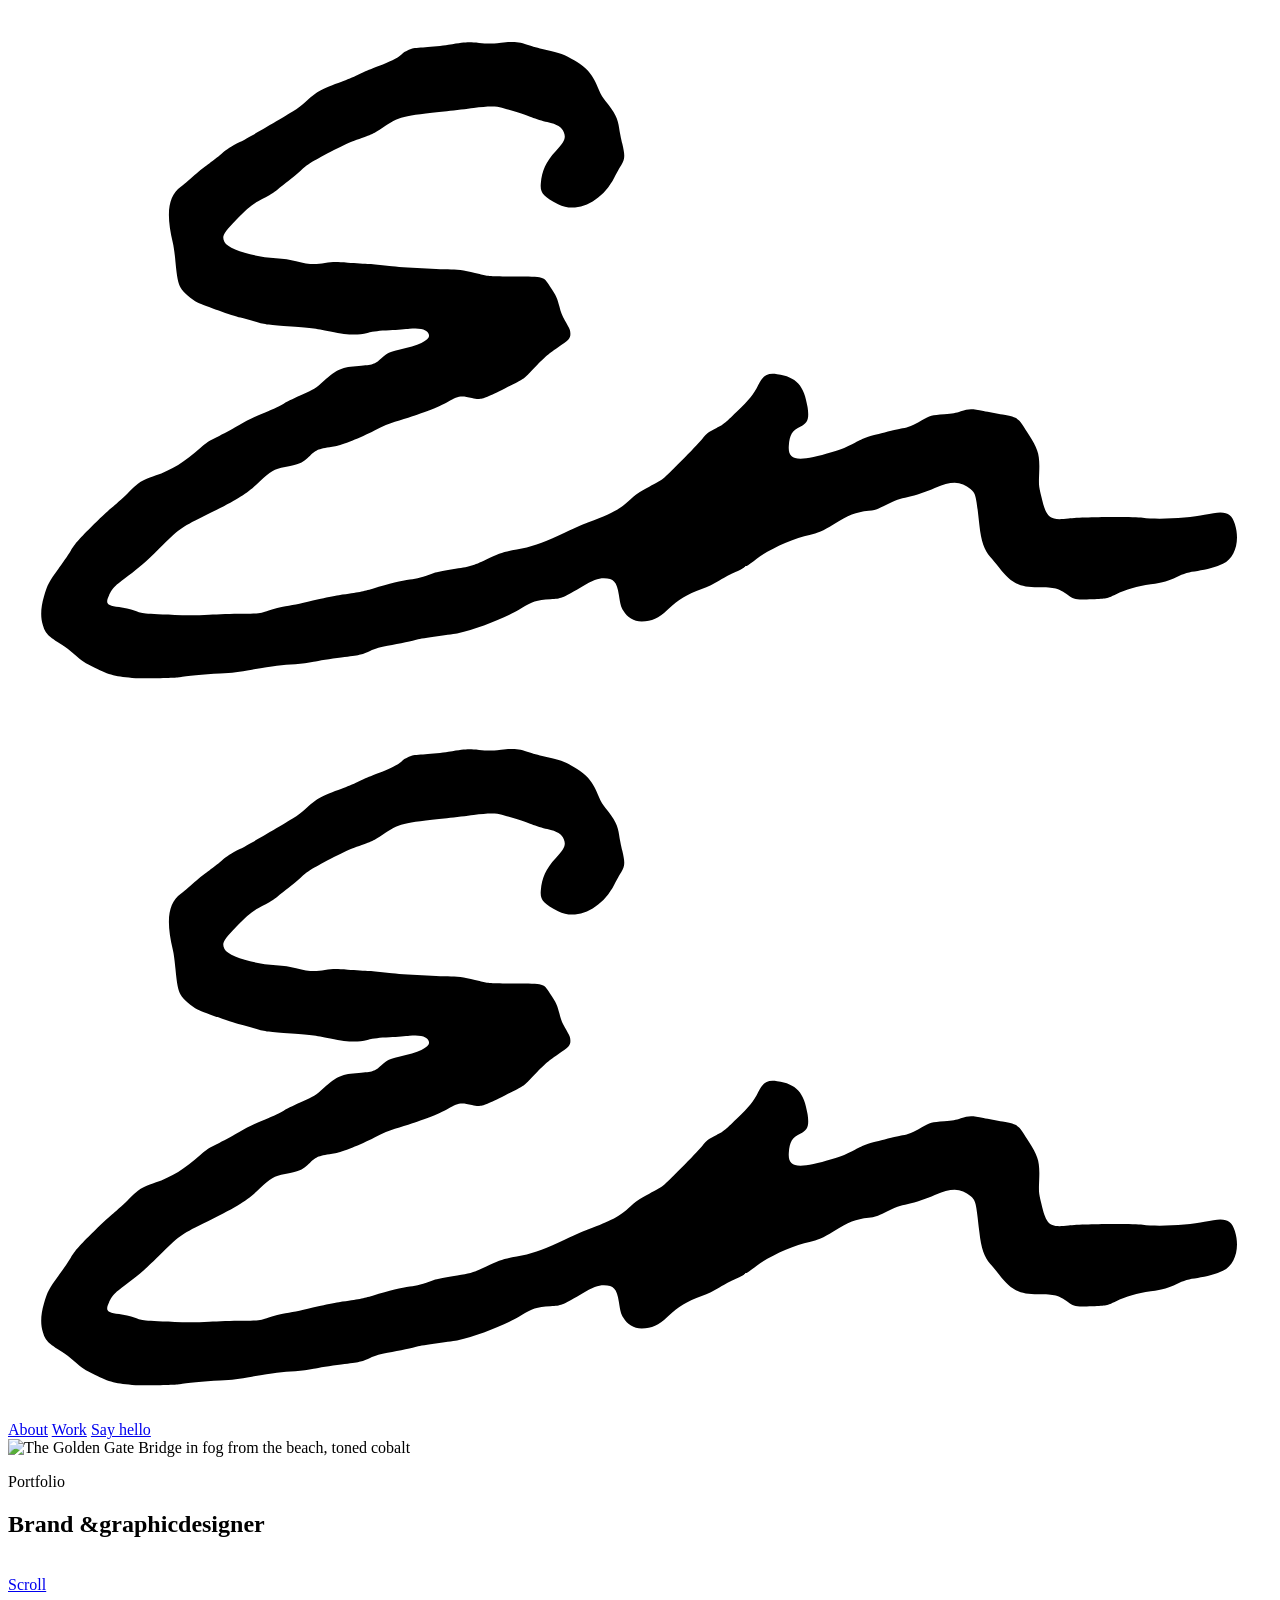
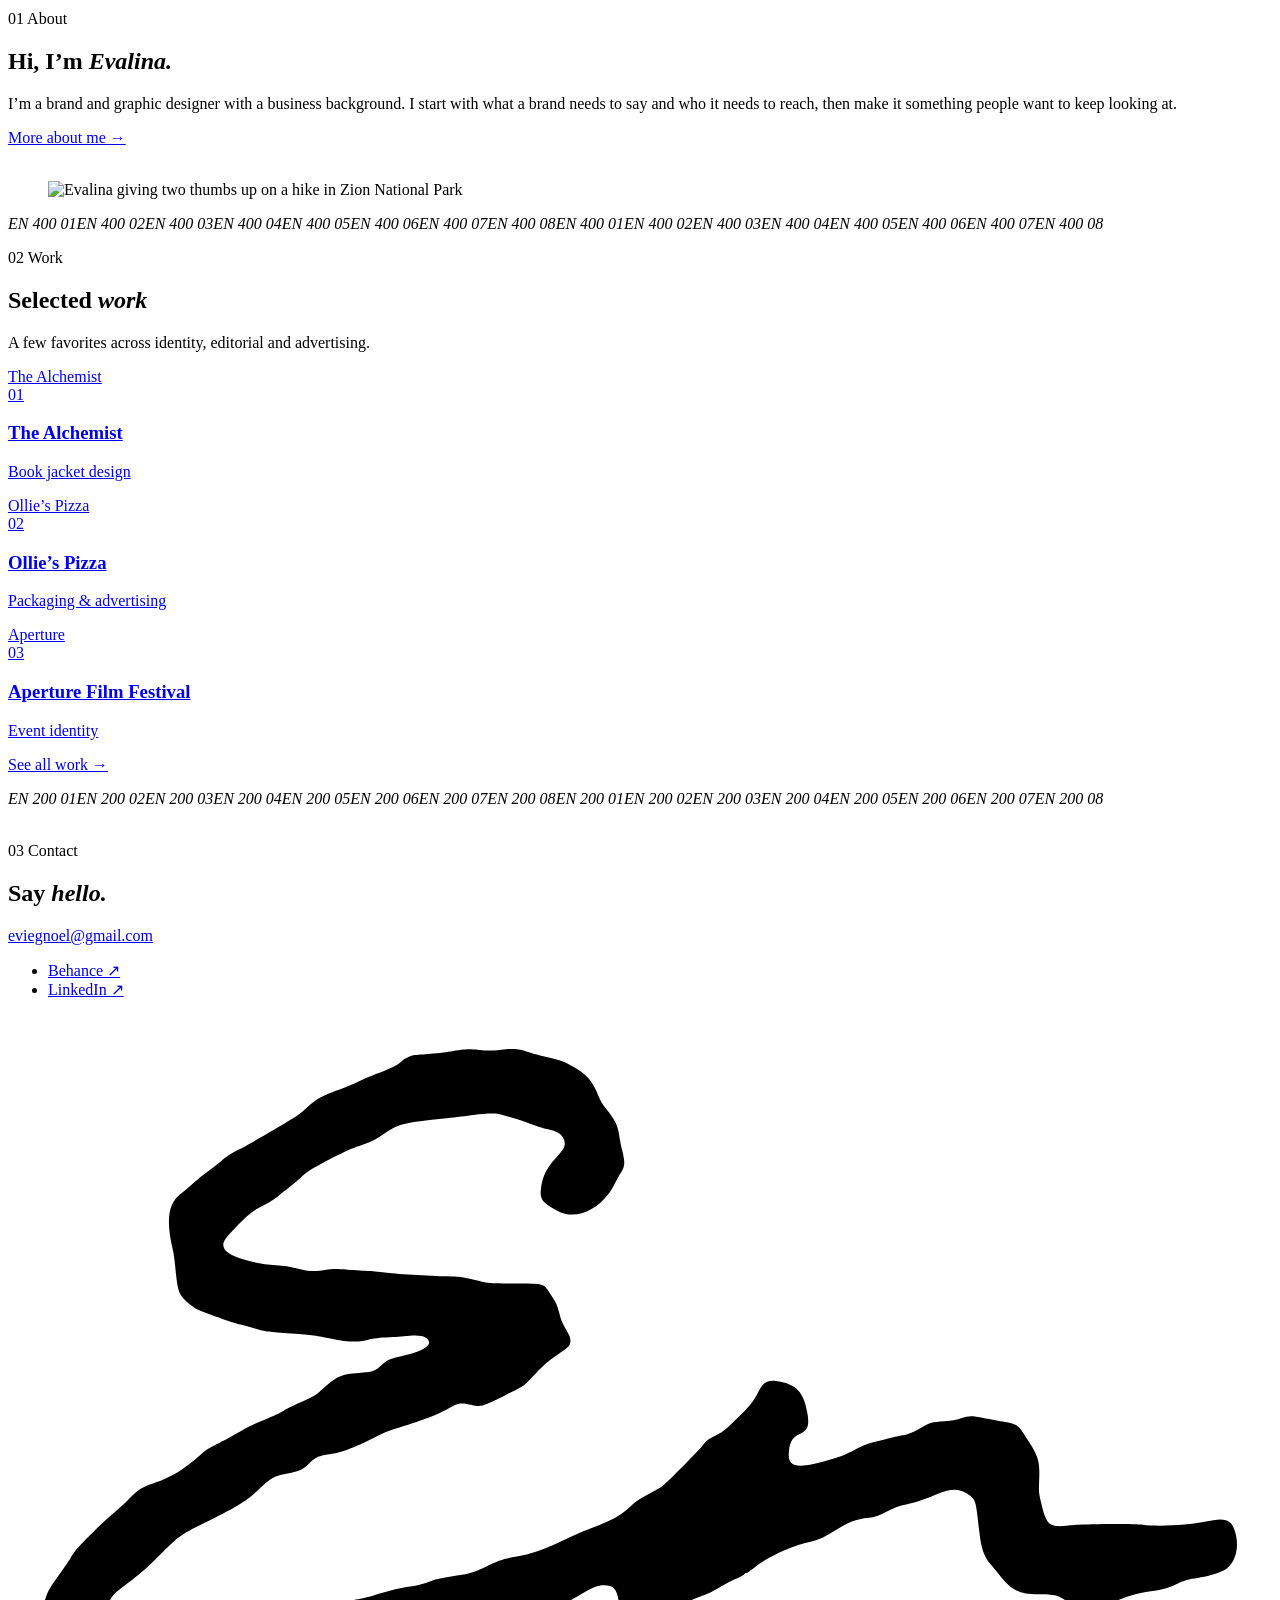
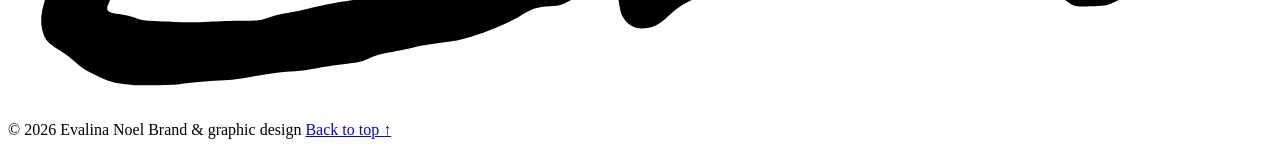
==== commit e54be5aa: "Add files via upload" ====
--- a/index.html
+++ b/index.html
@@ -3,168 +3,121 @@
 <head>
   <meta charset="utf-8">
   <meta name="viewport" content="width=device-width, initial-scale=1">
-  <title>Evalina Noel — Graphic Designer</title>
-  <meta name="description" content="Evalina Noel is a graphic designer working across branding, editorial design, advertising, packaging and digital design.">
-  <meta property="og:title" content="Evalina Noel — Graphic Designer">
-  <meta property="og:description" content="Branding, editorial design, advertising, packaging and digital design.">
+  <title>Evalina Noel | Brand &amp; Graphic Designer</title>
+  <meta name="description" content="Evalina Noel is a brand and graphic designer working across identity, editorial, advertising, packaging and social design.">
+  <meta property="og:title" content="Evalina Noel | Brand &amp; Graphic Designer">
+  <meta property="og:description" content="Evalina Noel is a brand and graphic designer working across identity, editorial, advertising, packaging and social design.">
   <meta property="og:url" content="https://evalinanoel.com/">
+  <meta property="og:image" content="https://evalinanoel.com/images/film/hero-blue.jpg">
   <meta property="og:type" content="website">
+  <meta name="theme-color" content="#2443c9">
   <link rel="canonical" href="https://evalinanoel.com/">
   <link rel="icon" href="favicon.svg" type="image/svg+xml">
+  <link rel="preload" href="assets/fonts/archivo.woff2" as="font" type="font/woff2" crossorigin>
+  <link rel="preload" href="assets/fonts/young-serif.woff2" as="font" type="font/woff2" crossorigin>
+  <link rel="preload" href="images/film/hero-blue.jpg" as="image">
+  <link rel="stylesheet" href="assets/css/style.css">
+  <script>document.documentElement.classList.add('js');</script>
+</head>
+<body id="top">
 
-  <link rel="preconnect" href="https://fonts.googleapis.com">
-  <link rel="preconnect" href="https://fonts.gstatic.com" crossorigin>
-  <link href="https://fonts.googleapis.com/css2?family=Inter+Tight:wght@400;500&display=swap" rel="stylesheet">
-  <link rel="stylesheet" href="assets/css/style.css">
-</head>
-<body>
+  <!-- Intro: signature writes itself, then flies into the top-left corner (home page, once per visit) -->
+  <div class="intro" id="intro" aria-hidden="true">
+    <div class="intro__sig"><svg viewBox="-20 -20 1702 946" class="sig sig--write" aria-hidden="true" focusable="false"><defs><mask id="sig-pen-1" maskUnits="userSpaceOnUse" x="-100" y="-100" width="1900" height="1150"><path class="sig__pen" d="M723 210C732 205 763 199 772 181C781 163 788 125 777 103C767 81 741 56 709 49C677 42 631 51 587 59C542 67 489 80 440 98C391 116 331 143 293 166C256 190 226 213 215 240C204 266 209 305 230 323C251 341 291 341 342 347C394 353 478 353 538 357C597 361 675 363 699 372C723 380 707 396 684 411C662 425 611 441 562 459C513 478 448 499 391 523C334 547 268 577 220 606C172 635 130 667 103 697C76 726 55 761 59 782C63 804 84 821 127 826C170 831 249 820 318 811C386 802 473 784 538 772C603 761 660 749 709 743C758 737 802 747 831 738C860 729 868 707 885 689C901 671 907 662 929 631C951 599 1008 508 1017 499C1026 490 993 555 983 577C972 599 942 622 953 631C965 640 1010 637 1051 631C1092 624 1155 604 1198 591C1240 579 1284 551 1308 557C1331 564 1331 605 1339 631C1348 657 1346 696 1359 714C1372 732 1387 739 1418 738C1448 737 1508 717 1540 709C1572 701 1597 692 1608 689" fill="none" stroke="#fff" stroke-width="190" stroke-linecap="round" stroke-linejoin="round" pathLength="1"/></mask></defs><path class="sig__ink" d="M152.0 882.4C125.3 880.5 116.5 878.3 96.8 868.4C83.3 861.6 80.0 859.4 68.4 849.4C63.5 845.3 56.9 840.2 53.6 838.2C33.5 825.5 30.5 822.5 27.0 811.2C23.5 800.2 24.0 787.4 28.4 772.3C32.9 756.7 35.6 751.5 47.7 735.3C53.1 728.1 60.6 717.1 64.5 710.8C70.7 700.8 73.7 697.2 92.0 678.9C103.3 667.6 115.9 655.7 120.0 652.5C124.1 649.2 133.4 640.9 140.6 634.0C157.5 617.6 159.5 616.3 178.4 609.6C200.7 601.8 217.8 591.2 239.3 572.0C246.9 565.2 250.3 563.0 264.4 556.2C273.3 551.8 285.5 545.2 291.4 541.6C302.3 534.8 313.6 529.4 331.0 522.5C336.2 520.4 345.3 516.1 351.2 512.8C357.1 509.5 368.0 504.1 375.6 500.9C391.3 494.0 394.5 492.0 405.5 481.9C422.7 466.3 430.1 463.1 452.3 461.9C470.9 460.9 473.9 459.9 482.8 451.7C490.6 444.6 494.2 442.7 506.5 440.1C532.9 434.3 547.0 427.7 547.0 421.3C547.0 413.7 536.1 409.9 520.5 412.0C516.1 412.6 504.2 413.5 494.0 414.0C479.5 414.6 473.0 415.4 464.0 417.5C449.3 421.0 438.9 420.5 414.0 415.5C393.2 411.3 386.9 410.6 356.0 408.5C329.3 406.8 324.7 406.1 311.2 401.9C305.9 400.3 297.7 398.0 293.0 396.8C282.3 394.2 244.9 380.9 235.2 376.4C227.1 372.5 216.3 363.1 212.5 356.6C209.1 350.8 207.4 342.3 205.5 321.9C204.7 312.3 203.1 300.8 202.0 296.4C192.4 256.0 195.6 233.5 212.7 220.8C215.9 218.5 223.2 212.3 229.0 207.0C234.8 201.8 243.8 194.5 249.0 190.8C254.2 187.1 262.6 180.6 267.6 176.3C274.7 170.3 280.3 166.7 292.1 160.6C307.0 153.0 358.7 122.7 370.0 115.0C373.1 112.9 378.9 108.1 383.0 104.3C395.8 92.4 403.8 88.1 429.2 79.2C435.6 76.9 445.2 72.9 450.7 70.2C456.1 67.5 463.0 64.4 466.0 63.2C469.0 62.0 477.4 58.8 484.7 56.0C497.3 51.1 507.9 45.3 510.9 41.6C512.5 39.7 518.8 36.2 523.5 34.8C525.1 34.3 533.5 33.5 542.0 33.0C550.5 32.5 564.5 31.0 573.0 29.6C597.0 25.8 599.2 25.6 614.3 27.1C626.6 28.2 630.1 28.2 643.9 26.7C662.3 24.7 667.9 25.2 682.6 30.5C688.1 32.4 698.2 35.1 705.1 36.5C721.8 39.8 730.4 43.0 742.4 50.4C761.2 61.9 767.1 69.1 776.0 91.1C777.9 95.8 781.2 101.2 784.5 105.3C797.1 120.5 801.2 128.7 803.0 142.2C803.7 146.8 805.5 156.1 807.2 162.9C811.0 178.8 810.8 183.7 805.7 191.7C803.6 194.9 799.4 202.4 796.3 208.5C779.4 241.3 745.9 257.1 720.7 244.1C700.6 233.7 696.4 228.8 697.4 216.5C698.8 199.0 704.3 187.1 717.4 173.0C729.4 160.3 731.6 155.0 728.4 147.2C725.6 140.3 719.8 136.8 706.1 133.6C700.1 132.2 690.6 129.2 685.1 127.0C676.1 123.5 660.8 118.6 645.0 114.3C637.2 112.1 624.9 112.3 607.0 114.8C598.5 116.0 582.3 117.9 571.0 119.0C511.0 125.1 506.8 126.1 484.4 141.2C472.8 149.0 470.5 150.1 449.5 157.5C441.3 160.5 428.4 166.4 414.5 173.7C387.8 187.8 384.4 189.9 374.0 199.2C369.5 203.2 362.2 209.2 357.9 212.5C353.6 215.8 346.7 221.2 342.7 224.6C338.6 227.9 330.6 233.0 324.9 236.0C309.8 243.6 304.3 248.0 287.4 265.1C269.9 283.0 267.6 287.4 271.5 295.1C276.5 304.7 308.5 314.8 340.8 317.0C351.7 317.7 359.4 318.8 368.0 321.0C384.5 325.2 392.3 325.7 406.7 323.5C417.2 321.9 420.5 321.8 437.5 322.9C447.9 323.5 461.0 324.3 466.5 324.6C472.0 324.9 482.8 326.0 490.5 327.1C504.1 329.0 556.3 331.9 576.6 332.0C587.9 332.0 597.8 333.6 615.0 338.3C626.5 341.4 626.5 341.4 661.4 341.7C703.4 342.0 700.6 341.2 709.8 355.0C718.5 368.1 719.6 370.3 722.5 382.1C724.3 389.6 726.3 394.7 729.7 400.5C736.7 412.6 737.3 414.0 737.3 418.7C737.3 425.0 735.2 427.3 719.9 437.4C706.7 446.3 702.8 449.8 682.5 471.1C674.5 479.5 674.5 479.5 649.0 492.3C618.9 507.3 616.6 507.9 604.7 505.1C590.0 501.5 585.7 502.2 572.5 510.1C561.2 517.0 534.4 527.1 501.0 537.1C494.1 539.1 484.7 543.2 473.5 549.0C454.3 559.0 430.1 568.6 420.7 570.1C397.7 573.6 395.6 574.4 386.7 582.8C376.0 592.9 374.0 593.8 353.1 598.0C338.0 601.0 333.7 603.5 318.9 617.6C300.8 634.8 290.8 641.0 242.2 665.1C212.1 680.1 210.6 681.2 183.0 708.5C164.8 726.5 157.0 733.3 142.3 744.3C122.8 759.0 120.8 761.0 116.0 771.2C110.9 782.0 113.0 784.4 129.6 786.5C136.4 787.4 144.4 789.3 151.0 791.6C162.5 795.7 157.8 795.2 214.5 797.6C224.6 798.0 238.0 797.8 251.0 796.9C262.3 796.2 282.3 795.5 295.5 795.5C319.5 795.4 319.5 795.4 331.1 791.3C337.9 788.9 347.2 786.5 353.6 785.5C366.3 783.6 376.5 781.4 398.0 776.1C406.5 774.0 418.9 771.5 425.5 770.6C453.2 766.7 458.1 765.7 471.0 762.0C493.9 755.2 510.0 751.3 521.0 749.7C531.0 748.2 538.0 746.3 553.5 740.7C557.7 739.2 567.7 737.1 578.5 735.6C602.3 732.2 605.8 731.2 624.0 722.5C641.7 714.1 648.8 711.8 665.0 709.1C683.5 706.0 699.5 700.8 720.0 691.0C743.2 680.0 752.9 675.7 761.6 672.5C791.7 661.2 803.7 655.0 814.9 644.5C826.4 633.8 828.4 632.4 843.5 624.5C850.6 620.8 858.3 616.5 860.6 614.9C865.7 611.4 906.8 569.9 914.5 560.6C921.6 551.9 922.5 551.2 934.1 545.5C943.0 541.2 944.8 539.7 961.2 523.7C978.6 506.7 984.0 500.0 990.4 487.2C996.9 474.3 1002.4 471.2 1015.7 473.0C1041.4 476.4 1052.2 488.2 1056.6 517.4C1059.0 533.5 1057.0 539.0 1046.7 543.9C1035.9 549.1 1032.5 554.7 1031.4 569.5C1029.8 589.9 1043.5 591.9 1089.8 577.9C1102.9 574.0 1109.5 571.3 1120.5 565.5C1133.6 558.6 1135.8 557.8 1156.0 552.7C1167.8 549.7 1180.7 546.7 1184.5 546.0C1192.4 544.7 1197.6 542.6 1210.5 535.1C1221.7 528.7 1223.6 528.2 1240.7 527.0C1252.1 526.3 1256.0 525.6 1263.0 523.1C1273.5 519.3 1277.9 519.3 1293.5 522.6C1300.1 524.0 1311.7 526.2 1319.2 527.5C1336.0 530.3 1340.4 532.5 1345.7 540.8C1347.7 543.9 1351.7 550.2 1354.6 554.6C1367.6 574.7 1369.5 581.8 1368.5 606.1C1367.9 622.7 1367.9 622.9 1371.4 637.8C1378.2 667.0 1382.4 670.4 1408.0 667.4C1425.7 665.3 1495.5 664.7 1507.9 666.5C1526.2 669.3 1572.2 667.1 1591.1 662.5C1618.1 656.0 1627.0 658.6 1632.0 674.7C1639.2 697.6 1632.5 720.0 1616.0 728.5C1608.2 732.5 1592.9 736.7 1582.0 738.0C1570.4 739.3 1563.1 741.4 1553.1 746.4C1543.7 751.2 1535.1 753.6 1518.8 756.1C1499.8 758.9 1486.1 762.9 1471.5 769.8C1459.5 775.4 1459.5 775.4 1440.0 776.2C1417.5 777.1 1415.6 776.7 1407.2 770.5C1394.7 761.4 1389.5 760.0 1367.0 760.0C1341.6 760.0 1331.0 754.6 1314.2 733.0C1310.6 728.3 1305.4 722.1 1302.7 719.1C1294.4 709.8 1290.4 698.2 1288.0 676.5C1283.6 635.9 1283.1 634.1 1276.4 628.1C1263.5 616.8 1250.6 616.3 1228.0 626.5C1216.6 631.6 1202.2 636.4 1192.0 638.5C1180.6 640.8 1175.6 642.6 1161.5 649.6C1149.7 655.4 1147.6 656.1 1139.0 657.1C1121.1 659.1 1112.2 662.6 1091.4 675.6C1077.7 684.2 1069.9 687.6 1059.3 689.5C1038.6 693.3 1005.4 708.3 988.2 721.7C976.6 730.8 968.8 735.6 959.5 739.6C954.5 741.7 945.1 746.7 938.5 750.7C930.4 755.6 922.5 759.4 914.1 762.5C894.2 769.7 882.9 776.5 868.5 790.1C855.3 802.5 847.6 806.0 833.2 806.0C822.5 806.0 814.0 801.0 808.4 791.4C805.3 786.1 804.5 783.2 802.5 770.1C799.9 752.9 795.4 748.0 782.4 748.0C773.8 748.1 769.0 749.9 750.5 760.7C725.4 775.2 725.4 775.2 710.5 776.1C691.6 777.3 685.6 779.1 671.2 788.4C652.8 800.3 612.3 816.2 586.0 821.9C583.5 822.4 571.1 824.3 558.3 826.0C545.5 827.7 533.3 829.7 531.0 830.5C525.9 832.3 507.4 836.2 491.1 838.9C481.5 840.6 476.1 842.1 466.8 846.1C454.8 851.2 454.8 851.2 428.7 854.5C414.3 856.3 397.6 859.0 391.5 860.3C384.4 861.9 375.7 863.1 367.0 863.5C349.3 864.3 335.3 866.1 308.5 870.9C290.8 874.1 282.4 875.1 265.5 876.0C243.5 877.1 219.1 879.4 211.2 881.1C206.4 882.1 162.1 883.1 152.0 882.4Z" mask="url(#sig-pen-1)"/></svg></div>
+  </div>
 
-  <header class="site-header grid">
-    <a class="site-header__name" href="./">Evalina Noel</a>
-    <p class="site-header__role">Graphic Designer</p>
+  <header class="site-header">
+    <a class="site-header__logo" href="index.html" data-top aria-label="Evalina Noel, home"><svg viewBox="-20 -20 1702 946" class="sig" aria-hidden="true" focusable="false"><defs><mask id="sig-pen-2" maskUnits="userSpaceOnUse" x="-100" y="-100" width="1900" height="1150"><path class="sig__pen" d="M723 210C732 205 763 199 772 181C781 163 788 125 777 103C767 81 741 56 709 49C677 42 631 51 587 59C542 67 489 80 440 98C391 116 331 143 293 166C256 190 226 213 215 240C204 266 209 305 230 323C251 341 291 341 342 347C394 353 478 353 538 357C597 361 675 363 699 372C723 380 707 396 684 411C662 425 611 441 562 459C513 478 448 499 391 523C334 547 268 577 220 606C172 635 130 667 103 697C76 726 55 761 59 782C63 804 84 821 127 826C170 831 249 820 318 811C386 802 473 784 538 772C603 761 660 749 709 743C758 737 802 747 831 738C860 729 868 707 885 689C901 671 907 662 929 631C951 599 1008 508 1017 499C1026 490 993 555 983 577C972 599 942 622 953 631C965 640 1010 637 1051 631C1092 624 1155 604 1198 591C1240 579 1284 551 1308 557C1331 564 1331 605 1339 631C1348 657 1346 696 1359 714C1372 732 1387 739 1418 738C1448 737 1508 717 1540 709C1572 701 1597 692 1608 689" fill="none" stroke="#fff" stroke-width="190" stroke-linecap="round" stroke-linejoin="round" pathLength="1"/></mask></defs><path class="sig__ink" d="M152.0 882.4C125.3 880.5 116.5 878.3 96.8 868.4C83.3 861.6 80.0 859.4 68.4 849.4C63.5 845.3 56.9 840.2 53.6 838.2C33.5 825.5 30.5 822.5 27.0 811.2C23.5 800.2 24.0 787.4 28.4 772.3C32.9 756.7 35.6 751.5 47.7 735.3C53.1 728.1 60.6 717.1 64.5 710.8C70.7 700.8 73.7 697.2 92.0 678.9C103.3 667.6 115.9 655.7 120.0 652.5C124.1 649.2 133.4 640.9 140.6 634.0C157.5 617.6 159.5 616.3 178.4 609.6C200.7 601.8 217.8 591.2 239.3 572.0C246.9 565.2 250.3 563.0 264.4 556.2C273.3 551.8 285.5 545.2 291.4 541.6C302.3 534.8 313.6 529.4 331.0 522.5C336.2 520.4 345.3 516.1 351.2 512.8C357.1 509.5 368.0 504.1 375.6 500.9C391.3 494.0 394.5 492.0 405.5 481.9C422.7 466.3 430.1 463.1 452.3 461.9C470.9 460.9 473.9 459.9 482.8 451.7C490.6 444.6 494.2 442.7 506.5 440.1C532.9 434.3 547.0 427.7 547.0 421.3C547.0 413.7 536.1 409.9 520.5 412.0C516.1 412.6 504.2 413.5 494.0 414.0C479.5 414.6 473.0 415.4 464.0 417.5C449.3 421.0 438.9 420.5 414.0 415.5C393.2 411.3 386.9 410.6 356.0 408.5C329.3 406.8 324.7 406.1 311.2 401.9C305.9 400.3 297.7 398.0 293.0 396.8C282.3 394.2 244.9 380.9 235.2 376.4C227.1 372.5 216.3 363.1 212.5 356.6C209.1 350.8 207.4 342.3 205.5 321.9C204.7 312.3 203.1 300.8 202.0 296.4C192.4 256.0 195.6 233.5 212.7 220.8C215.9 218.5 223.2 212.3 229.0 207.0C234.8 201.8 243.8 194.5 249.0 190.8C254.2 187.1 262.6 180.6 267.6 176.3C274.7 170.3 280.3 166.7 292.1 160.6C307.0 153.0 358.7 122.7 370.0 115.0C373.1 112.9 378.9 108.1 383.0 104.3C395.8 92.4 403.8 88.1 429.2 79.2C435.6 76.9 445.2 72.9 450.7 70.2C456.1 67.5 463.0 64.4 466.0 63.2C469.0 62.0 477.4 58.8 484.7 56.0C497.3 51.1 507.9 45.3 510.9 41.6C512.5 39.7 518.8 36.2 523.5 34.8C525.1 34.3 533.5 33.5 542.0 33.0C550.5 32.5 564.5 31.0 573.0 29.6C597.0 25.8 599.2 25.6 614.3 27.1C626.6 28.2 630.1 28.2 643.9 26.7C662.3 24.7 667.9 25.2 682.6 30.5C688.1 32.4 698.2 35.1 705.1 36.5C721.8 39.8 730.4 43.0 742.4 50.4C761.2 61.9 767.1 69.1 776.0 91.1C777.9 95.8 781.2 101.2 784.5 105.3C797.1 120.5 801.2 128.7 803.0 142.2C803.7 146.8 805.5 156.1 807.2 162.9C811.0 178.8 810.8 183.7 805.7 191.7C803.6 194.9 799.4 202.4 796.3 208.5C779.4 241.3 745.9 257.1 720.7 244.1C700.6 233.7 696.4 228.8 697.4 216.5C698.8 199.0 704.3 187.1 717.4 173.0C729.4 160.3 731.6 155.0 728.4 147.2C725.6 140.3 719.8 136.8 706.1 133.6C700.1 132.2 690.6 129.2 685.1 127.0C676.1 123.5 660.8 118.6 645.0 114.3C637.2 112.1 624.9 112.3 607.0 114.8C598.5 116.0 582.3 117.9 571.0 119.0C511.0 125.1 506.8 126.1 484.4 141.2C472.8 149.0 470.5 150.1 449.5 157.5C441.3 160.5 428.4 166.4 414.5 173.7C387.8 187.8 384.4 189.9 374.0 199.2C369.5 203.2 362.2 209.2 357.9 212.5C353.6 215.8 346.7 221.2 342.7 224.6C338.6 227.9 330.6 233.0 324.9 236.0C309.8 243.6 304.3 248.0 287.4 265.1C269.9 283.0 267.6 287.4 271.5 295.1C276.5 304.7 308.5 314.8 340.8 317.0C351.7 317.7 359.4 318.8 368.0 321.0C384.5 325.2 392.3 325.7 406.7 323.5C417.2 321.9 420.5 321.8 437.5 322.9C447.9 323.5 461.0 324.3 466.5 324.6C472.0 324.9 482.8 326.0 490.5 327.1C504.1 329.0 556.3 331.9 576.6 332.0C587.9 332.0 597.8 333.6 615.0 338.3C626.5 341.4 626.5 341.4 661.4 341.7C703.4 342.0 700.6 341.2 709.8 355.0C718.5 368.1 719.6 370.3 722.5 382.1C724.3 389.6 726.3 394.7 729.7 400.5C736.7 412.6 737.3 414.0 737.3 418.7C737.3 425.0 735.2 427.3 719.9 437.4C706.7 446.3 702.8 449.8 682.5 471.1C674.5 479.5 674.5 479.5 649.0 492.3C618.9 507.3 616.6 507.9 604.7 505.1C590.0 501.5 585.7 502.2 572.5 510.1C561.2 517.0 534.4 527.1 501.0 537.1C494.1 539.1 484.7 543.2 473.5 549.0C454.3 559.0 430.1 568.6 420.7 570.1C397.7 573.6 395.6 574.4 386.7 582.8C376.0 592.9 374.0 593.8 353.1 598.0C338.0 601.0 333.7 603.5 318.9 617.6C300.8 634.8 290.8 641.0 242.2 665.1C212.1 680.1 210.6 681.2 183.0 708.5C164.8 726.5 157.0 733.3 142.3 744.3C122.8 759.0 120.8 761.0 116.0 771.2C110.9 782.0 113.0 784.4 129.6 786.5C136.4 787.4 144.4 789.3 151.0 791.6C162.5 795.7 157.8 795.2 214.5 797.6C224.6 798.0 238.0 797.8 251.0 796.9C262.3 796.2 282.3 795.5 295.5 795.5C319.5 795.4 319.5 795.4 331.1 791.3C337.9 788.9 347.2 786.5 353.6 785.5C366.3 783.6 376.5 781.4 398.0 776.1C406.5 774.0 418.9 771.5 425.5 770.6C453.2 766.7 458.1 765.7 471.0 762.0C493.9 755.2 510.0 751.3 521.0 749.7C531.0 748.2 538.0 746.3 553.5 740.7C557.7 739.2 567.7 737.1 578.5 735.6C602.3 732.2 605.8 731.2 624.0 722.5C641.7 714.1 648.8 711.8 665.0 709.1C683.5 706.0 699.5 700.8 720.0 691.0C743.2 680.0 752.9 675.7 761.6 672.5C791.7 661.2 803.7 655.0 814.9 644.5C826.4 633.8 828.4 632.4 843.5 624.5C850.6 620.8 858.3 616.5 860.6 614.9C865.7 611.4 906.8 569.9 914.5 560.6C921.6 551.9 922.5 551.2 934.1 545.5C943.0 541.2 944.8 539.7 961.2 523.7C978.6 506.7 984.0 500.0 990.4 487.2C996.9 474.3 1002.4 471.2 1015.7 473.0C1041.4 476.4 1052.2 488.2 1056.6 517.4C1059.0 533.5 1057.0 539.0 1046.7 543.9C1035.9 549.1 1032.5 554.7 1031.4 569.5C1029.8 589.9 1043.5 591.9 1089.8 577.9C1102.9 574.0 1109.5 571.3 1120.5 565.5C1133.6 558.6 1135.8 557.8 1156.0 552.7C1167.8 549.7 1180.7 546.7 1184.5 546.0C1192.4 544.7 1197.6 542.6 1210.5 535.1C1221.7 528.7 1223.6 528.2 1240.7 527.0C1252.1 526.3 1256.0 525.6 1263.0 523.1C1273.5 519.3 1277.9 519.3 1293.5 522.6C1300.1 524.0 1311.7 526.2 1319.2 527.5C1336.0 530.3 1340.4 532.5 1345.7 540.8C1347.7 543.9 1351.7 550.2 1354.6 554.6C1367.6 574.7 1369.5 581.8 1368.5 606.1C1367.9 622.7 1367.9 622.9 1371.4 637.8C1378.2 667.0 1382.4 670.4 1408.0 667.4C1425.7 665.3 1495.5 664.7 1507.9 666.5C1526.2 669.3 1572.2 667.1 1591.1 662.5C1618.1 656.0 1627.0 658.6 1632.0 674.7C1639.2 697.6 1632.5 720.0 1616.0 728.5C1608.2 732.5 1592.9 736.7 1582.0 738.0C1570.4 739.3 1563.1 741.4 1553.1 746.4C1543.7 751.2 1535.1 753.6 1518.8 756.1C1499.8 758.9 1486.1 762.9 1471.5 769.8C1459.5 775.4 1459.5 775.4 1440.0 776.2C1417.5 777.1 1415.6 776.7 1407.2 770.5C1394.7 761.4 1389.5 760.0 1367.0 760.0C1341.6 760.0 1331.0 754.6 1314.2 733.0C1310.6 728.3 1305.4 722.1 1302.7 719.1C1294.4 709.8 1290.4 698.2 1288.0 676.5C1283.6 635.9 1283.1 634.1 1276.4 628.1C1263.5 616.8 1250.6 616.3 1228.0 626.5C1216.6 631.6 1202.2 636.4 1192.0 638.5C1180.6 640.8 1175.6 642.6 1161.5 649.6C1149.7 655.4 1147.6 656.1 1139.0 657.1C1121.1 659.1 1112.2 662.6 1091.4 675.6C1077.7 684.2 1069.9 687.6 1059.3 689.5C1038.6 693.3 1005.4 708.3 988.2 721.7C976.6 730.8 968.8 735.6 959.5 739.6C954.5 741.7 945.1 746.7 938.5 750.7C930.4 755.6 922.5 759.4 914.1 762.5C894.2 769.7 882.9 776.5 868.5 790.1C855.3 802.5 847.6 806.0 833.2 806.0C822.5 806.0 814.0 801.0 808.4 791.4C805.3 786.1 804.5 783.2 802.5 770.1C799.9 752.9 795.4 748.0 782.4 748.0C773.8 748.1 769.0 749.9 750.5 760.7C725.4 775.2 725.4 775.2 710.5 776.1C691.6 777.3 685.6 779.1 671.2 788.4C652.8 800.3 612.3 816.2 586.0 821.9C583.5 822.4 571.1 824.3 558.3 826.0C545.5 827.7 533.3 829.7 531.0 830.5C525.9 832.3 507.4 836.2 491.1 838.9C481.5 840.6 476.1 842.1 466.8 846.1C454.8 851.2 454.8 851.2 428.7 854.5C414.3 856.3 397.6 859.0 391.5 860.3C384.4 861.9 375.7 863.1 367.0 863.5C349.3 864.3 335.3 866.1 308.5 870.9C290.8 874.1 282.4 875.1 265.5 876.0C243.5 877.1 219.1 879.4 211.2 881.1C206.4 882.1 162.1 883.1 152.0 882.4Z" mask="url(#sig-pen-2)"/></svg></a>
     <nav class="site-header__nav" aria-label="Primary">
-      <a href="#work">Work</a>
-      <a href="#about">About</a>
-      <a href="#contact">Contact</a>
+      <a href="about.html">About</a>
+      <a href="work.html">Work</a>
+      <a href="contact.html" class="site-header__cta">Say hello</a>
     </nav>
   </header>
 
   <main>
 
-    <!-- 1. Introduction -->
-    <section class="intro grid" aria-label="Introduction">
-      <h1 class="intro__statement">
-        Evalina Noel is a graphic designer working across branding, editorial, advertising, packaging and digital design.
-      </h1>
+    <section class="hero" aria-label="Introduction">
+      <img class="hero__img" src="images/film/hero-blue.jpg" alt="The Golden Gate Bridge in fog from the beach, toned cobalt">
+      <div class="hero__inner">
+        <p class="hero__kicker">Portfolio</p>
+        <h1 class="hero__title"><span class="line"><span>Brand &amp;</span></span><span class="line"><span>graphic</span></span><span class="line"><span>designer</span></span></h1>
+      </div>
+      <div class="sky-stars" aria-hidden="true">
+        <img class="star" src="images/stars/silver-a.png" alt="" style="--x:8%;--y:14%;--s:74px;--d:0s;--r:-5deg">
+        <img class="star" src="images/stars/cream-a.png" alt="" style="--x:31%;--y:9%;--s:46px;--d:1.2s;--r:34deg">
+        <img class="star" src="images/stars/silver-b.png" alt="" style="--x:47%;--y:22%;--s:98px;--d:0.6s;--r:-19deg">
+        <img class="star" src="images/stars/silver-c.png" alt="" style="--x:63%;--y:8%;--s:61px;--d:2.1s;--r:12deg">
+      </div>
+      <a class="hero__scroll" href="#about">Scroll</a>
     </section>
 
-    <!-- 2. Selected work -->
-    <section id="work" class="section">
-      <div class="section__head grid">
-        <h2 class="label">Selected Work</h2>
-        <span class="label label--count">(06)</span>
+    <section class="about" id="about">
+      <div class="about__intro reveal">
+        <p class="eyebrow"><span class="idx">01</span> About</p>
+        <h2 class="display">Hi, I&rsquo;m <em class="silver">Evalina.</em></h2>
+        <p class="about__lead">I&rsquo;m a brand and graphic designer with a business background. I start with what a brand needs to say and who it needs to reach, then make it something people want to keep looking at.</p>
+        <a class="pill pill--light" href="about.html">More about me <span aria-hidden="true">&#8594;</span></a>
       </div>
-
-      <!--
-        HOW TO ADD PROJECT IMAGES
-        Save each image into images/projects/ using the exact file name in the
-        src attribute below (JPG, ~2000px on the long edge, 4:5 portrait crop).
-        The grey placeholder disappears automatically once the file exists.
-      -->
-      <div class="work grid">
-
-        <figure class="project">
-          <div class="project__media" data-label="The Alchemist — book jacket" data-file="images/projects/the-alchemist.jpg">
-            <img src="images/projects/the-alchemist.jpg" alt="The Alchemist book jacket design" loading="lazy">
-          </div>
-          <figcaption class="project__caption">
-            <span class="project__index">01</span>
-            <span class="project__title">The Alchemist</span>
-            <span class="project__type">Book Jacket Design</span>
-          </figcaption>
-        </figure>
-
-        <figure class="project">
-          <div class="project__media" data-label="Ollie’s Pizza — packaging & advertising" data-file="images/projects/ollies-pizza.jpg">
-            <img src="images/projects/ollies-pizza.jpg" alt="Ollie’s Pizza packaging and advertising" loading="lazy">
-          </div>
-          <figcaption class="project__caption">
-            <span class="project__index">02</span>
-            <span class="project__title">Ollie’s Pizza</span>
-            <span class="project__type">Packaging &amp; Advertising</span>
-          </figcaption>
-        </figure>
-
-        <figure class="project">
-          <div class="project__media" data-label="Aperture Film Festival — branding" data-file="images/projects/aperture-film-festival.jpg">
-            <img src="images/projects/aperture-film-festival.jpg" alt="Aperture Film Festival branding" loading="lazy">
-          </div>
-          <figcaption class="project__caption">
-            <span class="project__index">03</span>
-            <span class="project__title">Aperture Film Festival</span>
-            <span class="project__type">Branding</span>
-          </figcaption>
-        </figure>
-
-        <figure class="project">
-          <div class="project__media" data-label="Heritage Hats — brand identity" data-file="images/projects/heritage-hats.jpg">
-            <img src="images/projects/heritage-hats.jpg" alt="Heritage Hats brand identity" loading="lazy">
-          </div>
-          <figcaption class="project__caption">
-            <span class="project__index">04</span>
-            <span class="project__title">Heritage Hats</span>
-            <span class="project__type">Brand Identity</span>
-          </figcaption>
-        </figure>
-
-        <figure class="project">
-          <div class="project__media" data-label="Valley Metro — advertising" data-file="images/projects/valley-metro.jpg">
-            <img src="images/projects/valley-metro.jpg" alt="Valley Metro advertising" loading="lazy">
-          </div>
-          <figcaption class="project__caption">
-            <span class="project__index">05</span>
-            <span class="project__title">Valley Metro</span>
-            <span class="project__type">Advertising</span>
-          </figcaption>
-        </figure>
-
-        <figure class="project">
-          <div class="project__media" data-label="Triple B — project images" data-file="images/projects/triple-b.jpg">
-            <img src="images/projects/triple-b.jpg" alt="Triple B project" loading="lazy">
-          </div>
-          <figcaption class="project__caption">
-            <span class="project__index">06</span>
-            <span class="project__title">Triple B</span>
-            <!-- PLACEHOLDER: replace with the discipline, e.g. "Brand Identity" -->
-            <span class="project__type project__type--todo">Discipline to come</span>
-          </figcaption>
-        </figure>
-
+      <div class="sky-stars" aria-hidden="true">
+        <img class="star" src="images/stars/silver-a.png" alt="" style="--x:63%;--y:16%;--s:93px;--r:-12deg">
+        <img class="star" src="images/stars/cream-b.png" alt="" style="--x:92%;--y:72%;--s:118px;--r:18deg">
       </div>
+      <figure class="print reveal"><img src="images/film/evalina-zion.jpg" alt="Evalina giving two thumbs up on a hike in Zion National Park" loading="lazy"></figure>
     </section>
 
-    <!-- 3. About -->
-    <section id="about" class="section">
-      <div class="section__head grid">
-        <h2 class="label">About</h2>
+    <div class="filmstrip filmstrip--a" aria-hidden="true"><div class="filmstrip__track"><span class="filmstrip__frame"><img src="images/film/falls.jpg" alt="" loading="lazy"><i>EN 400 01</i></span><span class="filmstrip__frame"><img src="images/film/zion.jpg" alt="" loading="lazy"><i>EN 400 02</i></span><span class="filmstrip__frame"><img src="images/film/golden-gate.jpg" alt="" loading="lazy"><i>EN 400 03</i></span><span class="filmstrip__frame"><img src="images/film/crater-lake.jpg" alt="" loading="lazy"><i>EN 400 04</i></span><span class="filmstrip__frame"><img src="images/film/haystack-rock.jpg" alt="" loading="lazy"><i>EN 400 05</i></span><span class="filmstrip__frame"><img src="images/film/flatirons.jpg" alt="" loading="lazy"><i>EN 400 06</i></span><span class="filmstrip__frame"><img src="images/film/sunset.jpg" alt="" loading="lazy"><i>EN 400 07</i></span><span class="filmstrip__frame"><img src="images/film/river-bend.jpg" alt="" loading="lazy"><i>EN 400 08</i></span><span class="filmstrip__frame"><img src="images/film/falls.jpg" alt="" loading="lazy"><i>EN 400 01</i></span><span class="filmstrip__frame"><img src="images/film/zion.jpg" alt="" loading="lazy"><i>EN 400 02</i></span><span class="filmstrip__frame"><img src="images/film/golden-gate.jpg" alt="" loading="lazy"><i>EN 400 03</i></span><span class="filmstrip__frame"><img src="images/film/crater-lake.jpg" alt="" loading="lazy"><i>EN 400 04</i></span><span class="filmstrip__frame"><img src="images/film/haystack-rock.jpg" alt="" loading="lazy"><i>EN 400 05</i></span><span class="filmstrip__frame"><img src="images/film/flatirons.jpg" alt="" loading="lazy"><i>EN 400 06</i></span><span class="filmstrip__frame"><img src="images/film/sunset.jpg" alt="" loading="lazy"><i>EN 400 07</i></span><span class="filmstrip__frame"><img src="images/film/river-bend.jpg" alt="" loading="lazy"><i>EN 400 08</i></span></div></div>
+
+    <section class="work" id="work">
+      <p class="eyebrow section-eyebrow reveal"><span class="idx">02</span> Work</p>
+      <div class="section-head reveal">
+        <h2 class="display">Selected <em>work</em></h2>
+        <p class="section-head__note">A few favorites across identity, editorial and advertising.</p>
       </div>
-      <div class="about grid">
-        <p class="about__text">
-          I design identities, editorial pieces, campaigns and packaging with a focus on clear ideas and careful typography. My background in business shapes how I work: every project starts with what it needs to communicate, and who it needs to reach.
-        </p>
-        <dl class="about__meta">
-          <div>
-            <dt>Disciplines</dt>
-            <dd>Branding<br>Editorial Design<br>Advertising<br>Packaging<br>Digital Design</dd>
-          </div>
-          <div>
-            <dt>Education</dt>
-            <dd>Graphic Design<br>Grand Canyon University<br><br>Bachelor’s in Business</dd>
-          </div>
-        </dl>
+      <div class="work__grid">
+        <a class="project reveal" style="--c:#2443c9" href="https://www.behance.net/evalinanoel" target="_blank" rel="noopener">
+          <div class="project__media"><span class="project__fallback">The Alchemist</span></div>
+          <div class="project__meta"><span class="project__no">01</span><h3>The Alchemist</h3><p>Book jacket design</p></div>
+        </a>
+        <a class="project reveal" style="--c:#121a4a" href="https://www.behance.net/evalinanoel" target="_blank" rel="noopener">
+          <div class="project__media"><span class="project__fallback">Ollie&rsquo;s Pizza</span></div>
+          <div class="project__meta"><span class="project__no">02</span><h3>Ollie&rsquo;s Pizza</h3><p>Packaging &amp; advertising</p></div>
+        </a>
+        <a class="project reveal" style="--c:#5b7cf0" href="https://www.behance.net/evalinanoel" target="_blank" rel="noopener">
+          <div class="project__media"><span class="project__fallback">Aperture</span></div>
+          <div class="project__meta"><span class="project__no">03</span><h3>Aperture Film Festival</h3><p>Event identity</p></div>
+        </a>
       </div>
+      <p class="work__more reveal"><a class="pill" href="work.html">See all work <span aria-hidden="true">&#8594;</span></a></p>
     </section>
 
-    <!-- 4. Contact -->
-    <section id="contact" class="section">
-      <div class="section__head grid">
-        <h2 class="label">Contact</h2>
+    <div class="filmstrip filmstrip--b" aria-hidden="true"><div class="filmstrip__track"><span class="filmstrip__frame"><img src="images/film/redwoods.jpg" alt="" loading="lazy"><i>EN 200 01</i></span><span class="filmstrip__frame"><img src="images/film/party-table.jpg" alt="" loading="lazy"><i>EN 200 02</i></span><span class="filmstrip__frame"><img src="images/film/rockefeller.jpg" alt="" loading="lazy"><i>EN 200 03</i></span><span class="filmstrip__frame"><img src="images/film/alpacas.jpg" alt="" loading="lazy"><i>EN 200 04</i></span><span class="filmstrip__frame"><img src="images/film/bay.jpg" alt="" loading="lazy"><i>EN 200 05</i></span><span class="filmstrip__frame"><img src="images/film/coast-camp.jpg" alt="" loading="lazy"><i>EN 200 06</i></span><span class="filmstrip__frame"><img src="images/film/mission.jpg" alt="" loading="lazy"><i>EN 200 07</i></span><span class="filmstrip__frame"><img src="images/film/creek-trail.jpg" alt="" loading="lazy"><i>EN 200 08</i></span><span class="filmstrip__frame"><img src="images/film/redwoods.jpg" alt="" loading="lazy"><i>EN 200 01</i></span><span class="filmstrip__frame"><img src="images/film/party-table.jpg" alt="" loading="lazy"><i>EN 200 02</i></span><span class="filmstrip__frame"><img src="images/film/rockefeller.jpg" alt="" loading="lazy"><i>EN 200 03</i></span><span class="filmstrip__frame"><img src="images/film/alpacas.jpg" alt="" loading="lazy"><i>EN 200 04</i></span><span class="filmstrip__frame"><img src="images/film/bay.jpg" alt="" loading="lazy"><i>EN 200 05</i></span><span class="filmstrip__frame"><img src="images/film/coast-camp.jpg" alt="" loading="lazy"><i>EN 200 06</i></span><span class="filmstrip__frame"><img src="images/film/mission.jpg" alt="" loading="lazy"><i>EN 200 07</i></span><span class="filmstrip__frame"><img src="images/film/creek-trail.jpg" alt="" loading="lazy"><i>EN 200 08</i></span></div></div>
+
+    <section class="contact" id="contact">
+      <div class="sky-stars" aria-hidden="true">
+        <img class="star" src="images/stars/silver-a.png" alt="" style="--x:10%;--y:12%;--s:88px;--d:0.3s;--r:25deg">
+        <img class="star" src="images/stars/cream-a.png" alt="" style="--x:24%;--y:40%;--s:46px;--d:1.5s;--r:34deg">
+        <img class="star" src="images/stars/silver-c.png" alt="" style="--x:86%;--y:10%;--s:64px;--d:2s;--r:35deg">
       </div>
-      <div class="contact grid">
-        <p class="contact__lead">Available for freelance projects and collaborations.</p>
-        <!-- PLACEHOLDER EMAIL: change both the href and the text to your address -->
-        <a class="contact__email" href="mailto:hello@evalinanoel.com">hello@evalinanoel.com</a>
-      </div>
+      <p class="eyebrow reveal"><span class="idx">03</span> Contact</p>
+      <h2 class="contact__title reveal">Say <em class="silver">hello.</em></h2>
+      <a class="contact__email reveal" href="mailto:eviegnoel@gmail.com">eviegnoel@gmail.com</a>
+      <ul class="contact__links reveal">
+        <li><a class="pill pill--light" href="https://www.behance.net/evalinanoel" target="_blank" rel="noopener">Behance <span aria-hidden="true">&#8599;</span></a></li>
+        <li><a class="pill pill--light" href="https://www.linkedin.com/in/evalina-noel" target="_blank" rel="noopener">LinkedIn <span aria-hidden="true">&#8599;</span></a></li>
+      </ul>
+      <div class="contact__sig" aria-hidden="true"><svg viewBox="-20 -20 1702 946" class="sig" aria-hidden="true" focusable="false"><defs><mask id="sig-pen-3" maskUnits="userSpaceOnUse" x="-100" y="-100" width="1900" height="1150"><path class="sig__pen" d="M723 210C732 205 763 199 772 181C781 163 788 125 777 103C767 81 741 56 709 49C677 42 631 51 587 59C542 67 489 80 440 98C391 116 331 143 293 166C256 190 226 213 215 240C204 266 209 305 230 323C251 341 291 341 342 347C394 353 478 353 538 357C597 361 675 363 699 372C723 380 707 396 684 411C662 425 611 441 562 459C513 478 448 499 391 523C334 547 268 577 220 606C172 635 130 667 103 697C76 726 55 761 59 782C63 804 84 821 127 826C170 831 249 820 318 811C386 802 473 784 538 772C603 761 660 749 709 743C758 737 802 747 831 738C860 729 868 707 885 689C901 671 907 662 929 631C951 599 1008 508 1017 499C1026 490 993 555 983 577C972 599 942 622 953 631C965 640 1010 637 1051 631C1092 624 1155 604 1198 591C1240 579 1284 551 1308 557C1331 564 1331 605 1339 631C1348 657 1346 696 1359 714C1372 732 1387 739 1418 738C1448 737 1508 717 1540 709C1572 701 1597 692 1608 689" fill="none" stroke="#fff" stroke-width="190" stroke-linecap="round" stroke-linejoin="round" pathLength="1"/></mask></defs><path class="sig__ink" d="M152.0 882.4C125.3 880.5 116.5 878.3 96.8 868.4C83.3 861.6 80.0 859.4 68.4 849.4C63.5 845.3 56.9 840.2 53.6 838.2C33.5 825.5 30.5 822.5 27.0 811.2C23.5 800.2 24.0 787.4 28.4 772.3C32.9 756.7 35.6 751.5 47.7 735.3C53.1 728.1 60.6 717.1 64.5 710.8C70.7 700.8 73.7 697.2 92.0 678.9C103.3 667.6 115.9 655.7 120.0 652.5C124.1 649.2 133.4 640.9 140.6 634.0C157.5 617.6 159.5 616.3 178.4 609.6C200.7 601.8 217.8 591.2 239.3 572.0C246.9 565.2 250.3 563.0 264.4 556.2C273.3 551.8 285.5 545.2 291.4 541.6C302.3 534.8 313.6 529.4 331.0 522.5C336.2 520.4 345.3 516.1 351.2 512.8C357.1 509.5 368.0 504.1 375.6 500.9C391.3 494.0 394.5 492.0 405.5 481.9C422.7 466.3 430.1 463.1 452.3 461.9C470.9 460.9 473.9 459.9 482.8 451.7C490.6 444.6 494.2 442.7 506.5 440.1C532.9 434.3 547.0 427.7 547.0 421.3C547.0 413.7 536.1 409.9 520.5 412.0C516.1 412.6 504.2 413.5 494.0 414.0C479.5 414.6 473.0 415.4 464.0 417.5C449.3 421.0 438.9 420.5 414.0 415.5C393.2 411.3 386.9 410.6 356.0 408.5C329.3 406.8 324.7 406.1 311.2 401.9C305.9 400.3 297.7 398.0 293.0 396.8C282.3 394.2 244.9 380.9 235.2 376.4C227.1 372.5 216.3 363.1 212.5 356.6C209.1 350.8 207.4 342.3 205.5 321.9C204.7 312.3 203.1 300.8 202.0 296.4C192.4 256.0 195.6 233.5 212.7 220.8C215.9 218.5 223.2 212.3 229.0 207.0C234.8 201.8 243.8 194.5 249.0 190.8C254.2 187.1 262.6 180.6 267.6 176.3C274.7 170.3 280.3 166.7 292.1 160.6C307.0 153.0 358.7 122.7 370.0 115.0C373.1 112.9 378.9 108.1 383.0 104.3C395.8 92.4 403.8 88.1 429.2 79.2C435.6 76.9 445.2 72.9 450.7 70.2C456.1 67.5 463.0 64.4 466.0 63.2C469.0 62.0 477.4 58.8 484.7 56.0C497.3 51.1 507.9 45.3 510.9 41.6C512.5 39.7 518.8 36.2 523.5 34.8C525.1 34.3 533.5 33.5 542.0 33.0C550.5 32.5 564.5 31.0 573.0 29.6C597.0 25.8 599.2 25.6 614.3 27.1C626.6 28.2 630.1 28.2 643.9 26.7C662.3 24.7 667.9 25.2 682.6 30.5C688.1 32.4 698.2 35.1 705.1 36.5C721.8 39.8 730.4 43.0 742.4 50.4C761.2 61.9 767.1 69.1 776.0 91.1C777.9 95.8 781.2 101.2 784.5 105.3C797.1 120.5 801.2 128.7 803.0 142.2C803.7 146.8 805.5 156.1 807.2 162.9C811.0 178.8 810.8 183.7 805.7 191.7C803.6 194.9 799.4 202.4 796.3 208.5C779.4 241.3 745.9 257.1 720.7 244.1C700.6 233.7 696.4 228.8 697.4 216.5C698.8 199.0 704.3 187.1 717.4 173.0C729.4 160.3 731.6 155.0 728.4 147.2C725.6 140.3 719.8 136.8 706.1 133.6C700.1 132.2 690.6 129.2 685.1 127.0C676.1 123.5 660.8 118.6 645.0 114.3C637.2 112.1 624.9 112.3 607.0 114.8C598.5 116.0 582.3 117.9 571.0 119.0C511.0 125.1 506.8 126.1 484.4 141.2C472.8 149.0 470.5 150.1 449.5 157.5C441.3 160.5 428.4 166.4 414.5 173.7C387.8 187.8 384.4 189.9 374.0 199.2C369.5 203.2 362.2 209.2 357.9 212.5C353.6 215.8 346.7 221.2 342.7 224.6C338.6 227.9 330.6 233.0 324.9 236.0C309.8 243.6 304.3 248.0 287.4 265.1C269.9 283.0 267.6 287.4 271.5 295.1C276.5 304.7 308.5 314.8 340.8 317.0C351.7 317.7 359.4 318.8 368.0 321.0C384.5 325.2 392.3 325.7 406.7 323.5C417.2 321.9 420.5 321.8 437.5 322.9C447.9 323.5 461.0 324.3 466.5 324.6C472.0 324.9 482.8 326.0 490.5 327.1C504.1 329.0 556.3 331.9 576.6 332.0C587.9 332.0 597.8 333.6 615.0 338.3C626.5 341.4 626.5 341.4 661.4 341.7C703.4 342.0 700.6 341.2 709.8 355.0C718.5 368.1 719.6 370.3 722.5 382.1C724.3 389.6 726.3 394.7 729.7 400.5C736.7 412.6 737.3 414.0 737.3 418.7C737.3 425.0 735.2 427.3 719.9 437.4C706.7 446.3 702.8 449.8 682.5 471.1C674.5 479.5 674.5 479.5 649.0 492.3C618.9 507.3 616.6 507.9 604.7 505.1C590.0 501.5 585.7 502.2 572.5 510.1C561.2 517.0 534.4 527.1 501.0 537.1C494.1 539.1 484.7 543.2 473.5 549.0C454.3 559.0 430.1 568.6 420.7 570.1C397.7 573.6 395.6 574.4 386.7 582.8C376.0 592.9 374.0 593.8 353.1 598.0C338.0 601.0 333.7 603.5 318.9 617.6C300.8 634.8 290.8 641.0 242.2 665.1C212.1 680.1 210.6 681.2 183.0 708.5C164.8 726.5 157.0 733.3 142.3 744.3C122.8 759.0 120.8 761.0 116.0 771.2C110.9 782.0 113.0 784.4 129.6 786.5C136.4 787.4 144.4 789.3 151.0 791.6C162.5 795.7 157.8 795.2 214.5 797.6C224.6 798.0 238.0 797.8 251.0 796.9C262.3 796.2 282.3 795.5 295.5 795.5C319.5 795.4 319.5 795.4 331.1 791.3C337.9 788.9 347.2 786.5 353.6 785.5C366.3 783.6 376.5 781.4 398.0 776.1C406.5 774.0 418.9 771.5 425.5 770.6C453.2 766.7 458.1 765.7 471.0 762.0C493.9 755.2 510.0 751.3 521.0 749.7C531.0 748.2 538.0 746.3 553.5 740.7C557.7 739.2 567.7 737.1 578.5 735.6C602.3 732.2 605.8 731.2 624.0 722.5C641.7 714.1 648.8 711.8 665.0 709.1C683.5 706.0 699.5 700.8 720.0 691.0C743.2 680.0 752.9 675.7 761.6 672.5C791.7 661.2 803.7 655.0 814.9 644.5C826.4 633.8 828.4 632.4 843.5 624.5C850.6 620.8 858.3 616.5 860.6 614.9C865.7 611.4 906.8 569.9 914.5 560.6C921.6 551.9 922.5 551.2 934.1 545.5C943.0 541.2 944.8 539.7 961.2 523.7C978.6 506.7 984.0 500.0 990.4 487.2C996.9 474.3 1002.4 471.2 1015.7 473.0C1041.4 476.4 1052.2 488.2 1056.6 517.4C1059.0 533.5 1057.0 539.0 1046.7 543.9C1035.9 549.1 1032.5 554.7 1031.4 569.5C1029.8 589.9 1043.5 591.9 1089.8 577.9C1102.9 574.0 1109.5 571.3 1120.5 565.5C1133.6 558.6 1135.8 557.8 1156.0 552.7C1167.8 549.7 1180.7 546.7 1184.5 546.0C1192.4 544.7 1197.6 542.6 1210.5 535.1C1221.7 528.7 1223.6 528.2 1240.7 527.0C1252.1 526.3 1256.0 525.6 1263.0 523.1C1273.5 519.3 1277.9 519.3 1293.5 522.6C1300.1 524.0 1311.7 526.2 1319.2 527.5C1336.0 530.3 1340.4 532.5 1345.7 540.8C1347.7 543.9 1351.7 550.2 1354.6 554.6C1367.6 574.7 1369.5 581.8 1368.5 606.1C1367.9 622.7 1367.9 622.9 1371.4 637.8C1378.2 667.0 1382.4 670.4 1408.0 667.4C1425.7 665.3 1495.5 664.7 1507.9 666.5C1526.2 669.3 1572.2 667.1 1591.1 662.5C1618.1 656.0 1627.0 658.6 1632.0 674.7C1639.2 697.6 1632.5 720.0 1616.0 728.5C1608.2 732.5 1592.9 736.7 1582.0 738.0C1570.4 739.3 1563.1 741.4 1553.1 746.4C1543.7 751.2 1535.1 753.6 1518.8 756.1C1499.8 758.9 1486.1 762.9 1471.5 769.8C1459.5 775.4 1459.5 775.4 1440.0 776.2C1417.5 777.1 1415.6 776.7 1407.2 770.5C1394.7 761.4 1389.5 760.0 1367.0 760.0C1341.6 760.0 1331.0 754.6 1314.2 733.0C1310.6 728.3 1305.4 722.1 1302.7 719.1C1294.4 709.8 1290.4 698.2 1288.0 676.5C1283.6 635.9 1283.1 634.1 1276.4 628.1C1263.5 616.8 1250.6 616.3 1228.0 626.5C1216.6 631.6 1202.2 636.4 1192.0 638.5C1180.6 640.8 1175.6 642.6 1161.5 649.6C1149.7 655.4 1147.6 656.1 1139.0 657.1C1121.1 659.1 1112.2 662.6 1091.4 675.6C1077.7 684.2 1069.9 687.6 1059.3 689.5C1038.6 693.3 1005.4 708.3 988.2 721.7C976.6 730.8 968.8 735.6 959.5 739.6C954.5 741.7 945.1 746.7 938.5 750.7C930.4 755.6 922.5 759.4 914.1 762.5C894.2 769.7 882.9 776.5 868.5 790.1C855.3 802.5 847.6 806.0 833.2 806.0C822.5 806.0 814.0 801.0 808.4 791.4C805.3 786.1 804.5 783.2 802.5 770.1C799.9 752.9 795.4 748.0 782.4 748.0C773.8 748.1 769.0 749.9 750.5 760.7C725.4 775.2 725.4 775.2 710.5 776.1C691.6 777.3 685.6 779.1 671.2 788.4C652.8 800.3 612.3 816.2 586.0 821.9C583.5 822.4 571.1 824.3 558.3 826.0C545.5 827.7 533.3 829.7 531.0 830.5C525.9 832.3 507.4 836.2 491.1 838.9C481.5 840.6 476.1 842.1 466.8 846.1C454.8 851.2 454.8 851.2 428.7 854.5C414.3 856.3 397.6 859.0 391.5 860.3C384.4 861.9 375.7 863.1 367.0 863.5C349.3 864.3 335.3 866.1 308.5 870.9C290.8 874.1 282.4 875.1 265.5 876.0C243.5 877.1 219.1 879.4 211.2 881.1C206.4 882.1 162.1 883.1 152.0 882.4Z" mask="url(#sig-pen-3)"/></svg></div>
     </section>
 
   </main>
 
-  <footer class="site-footer grid">
-    <span>© <span data-year>2026</span> Evalina Noel</span>
-    <span class="site-footer__domain">evalinanoel.com</span>
-    <a class="site-footer__top" href="#top" data-top>Back to top</a>
+  <footer class="site-footer">
+    <span>&copy; <span data-year>2026</span> Evalina Noel</span>
+    <span>Brand &amp; graphic design</span>
+    <a href="#top" data-top>Back to top &#8593;</a>
   </footer>
 
+  <div class="cursor" aria-hidden="true"></div>
   <script src="assets/js/main.js" defer></script>
 </body>
 </html>
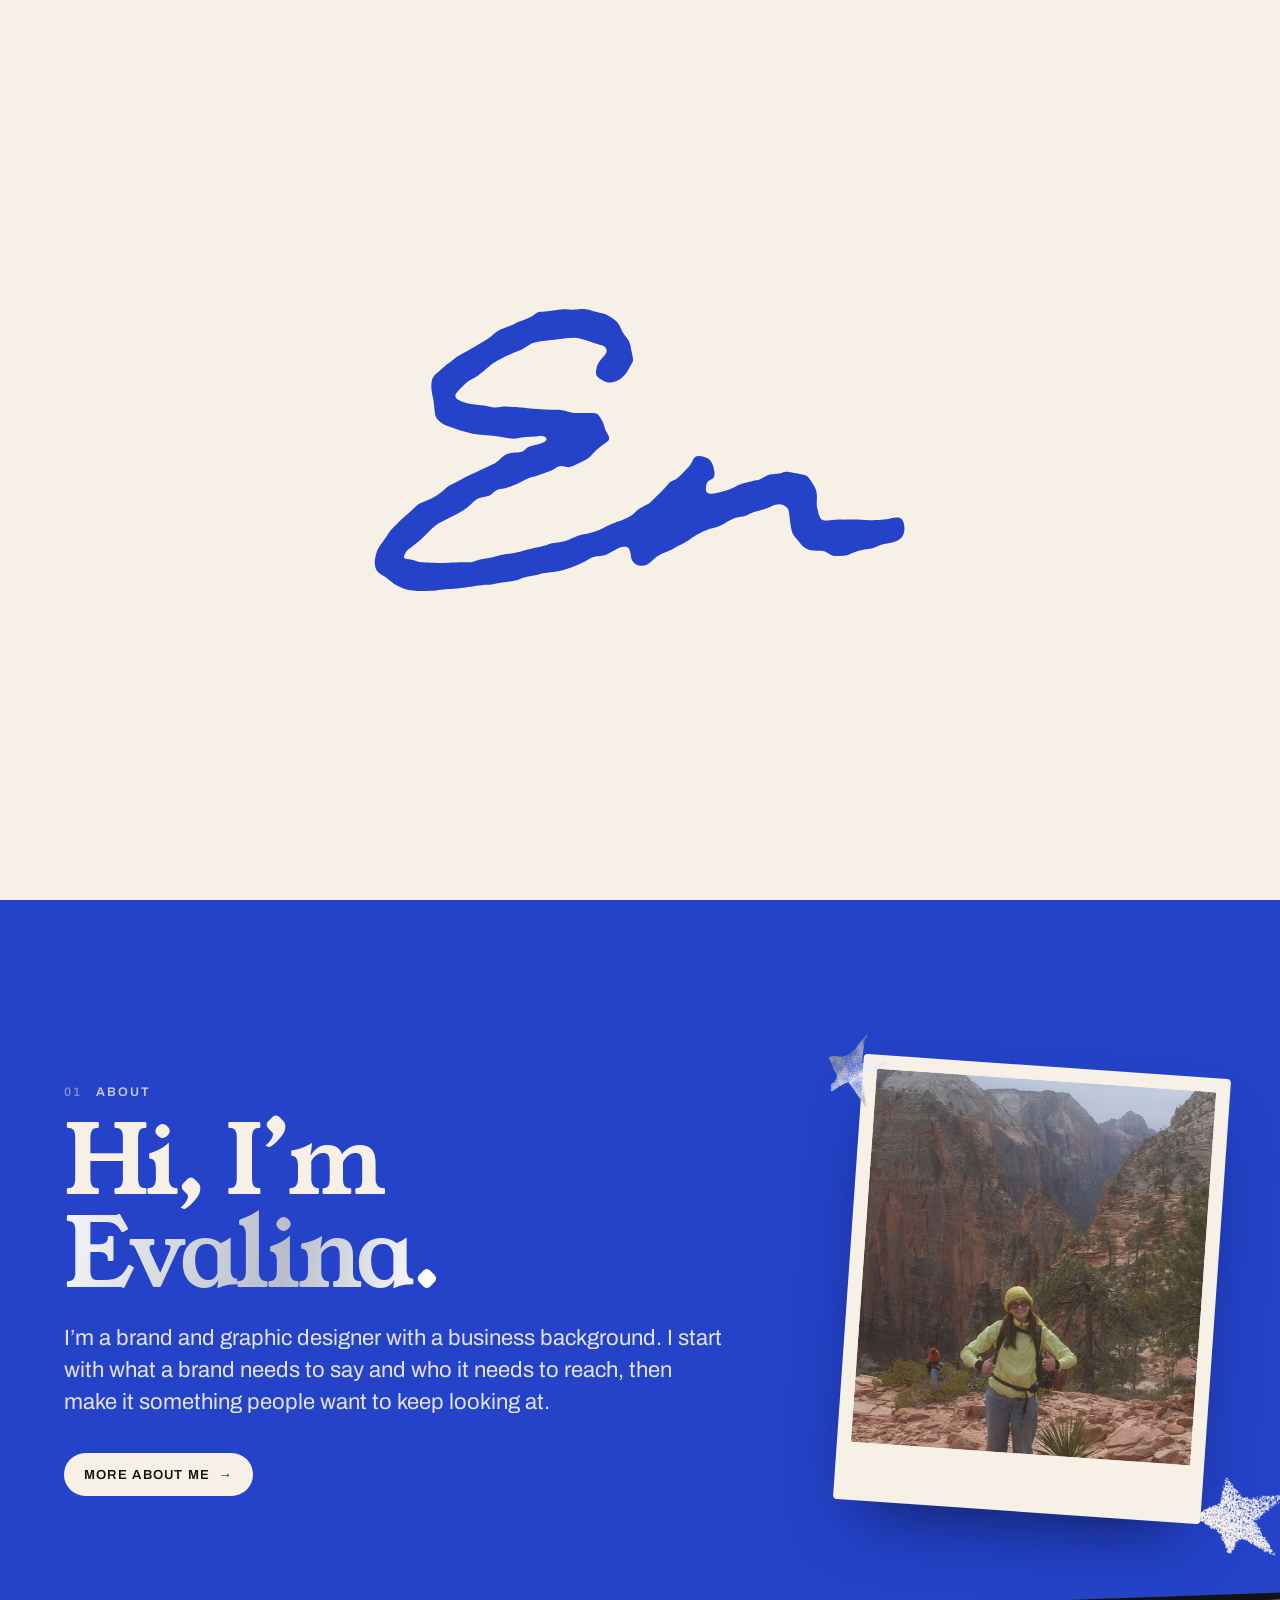
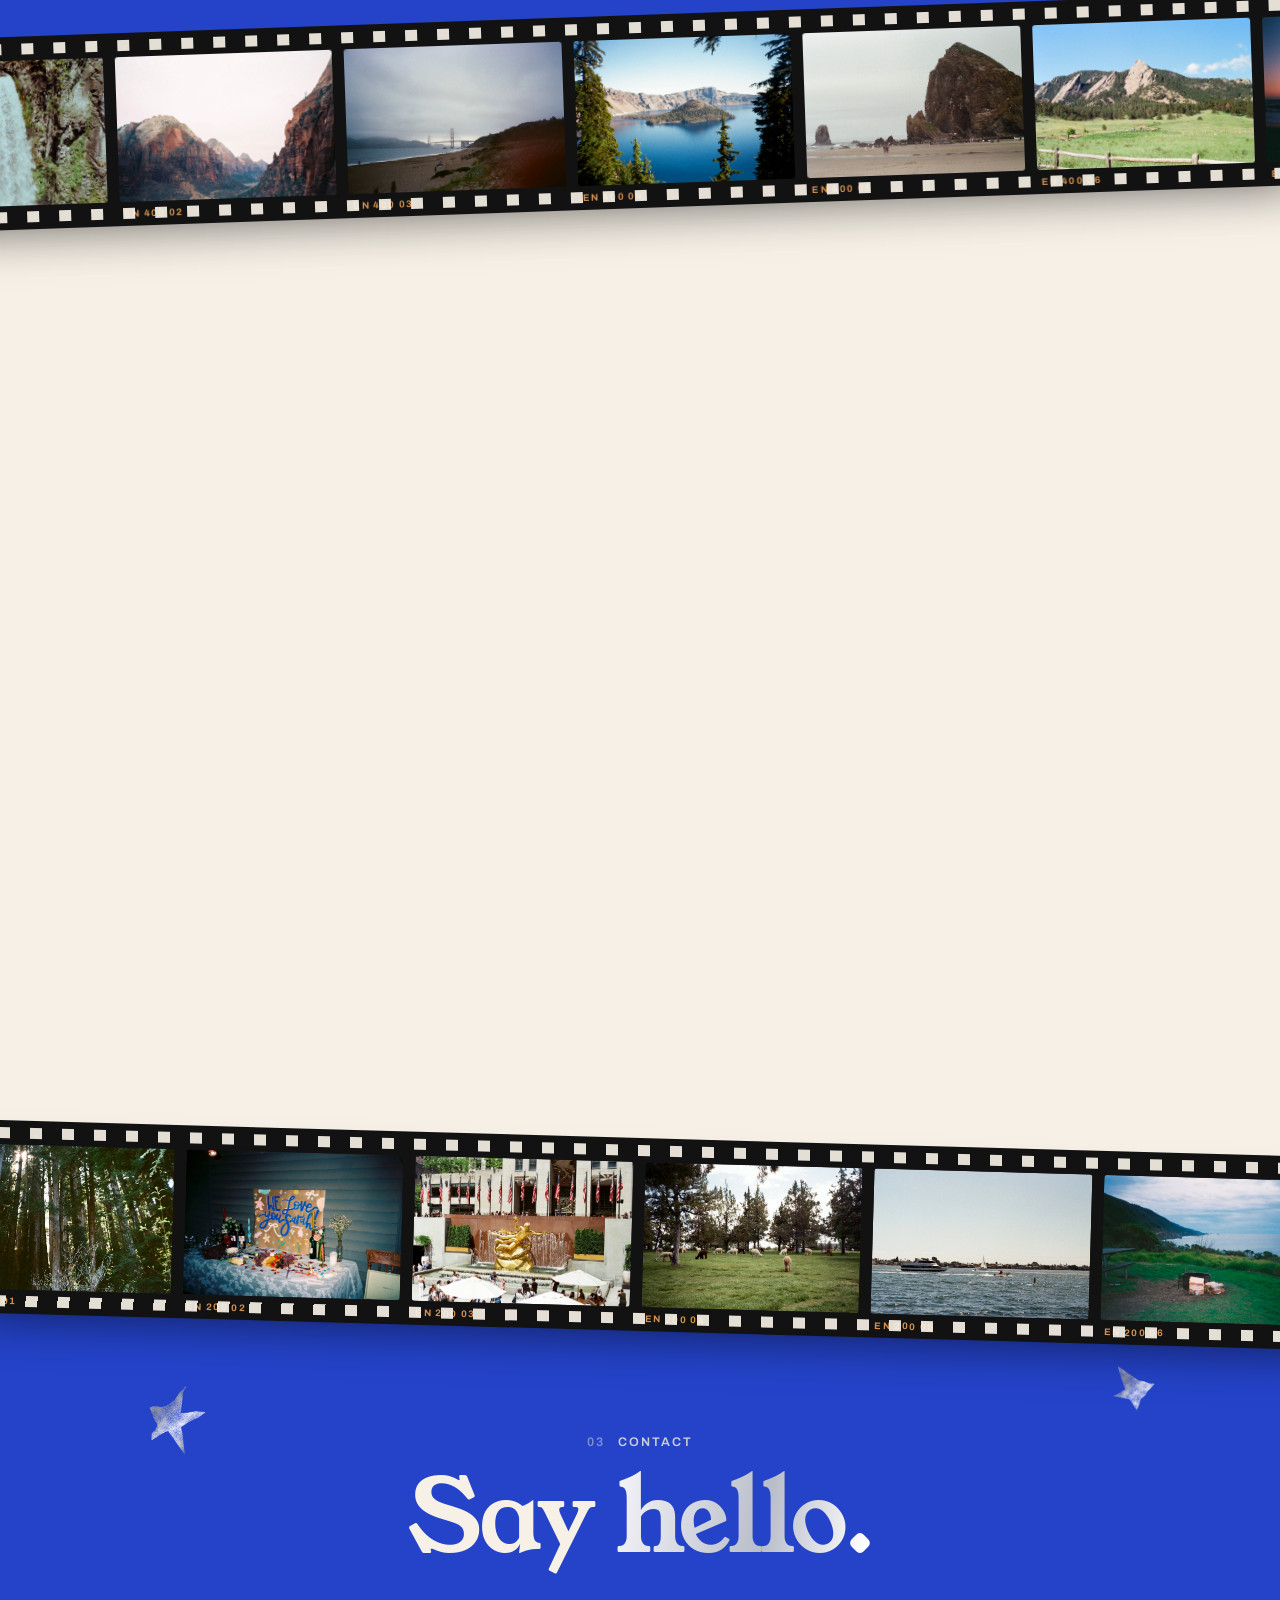
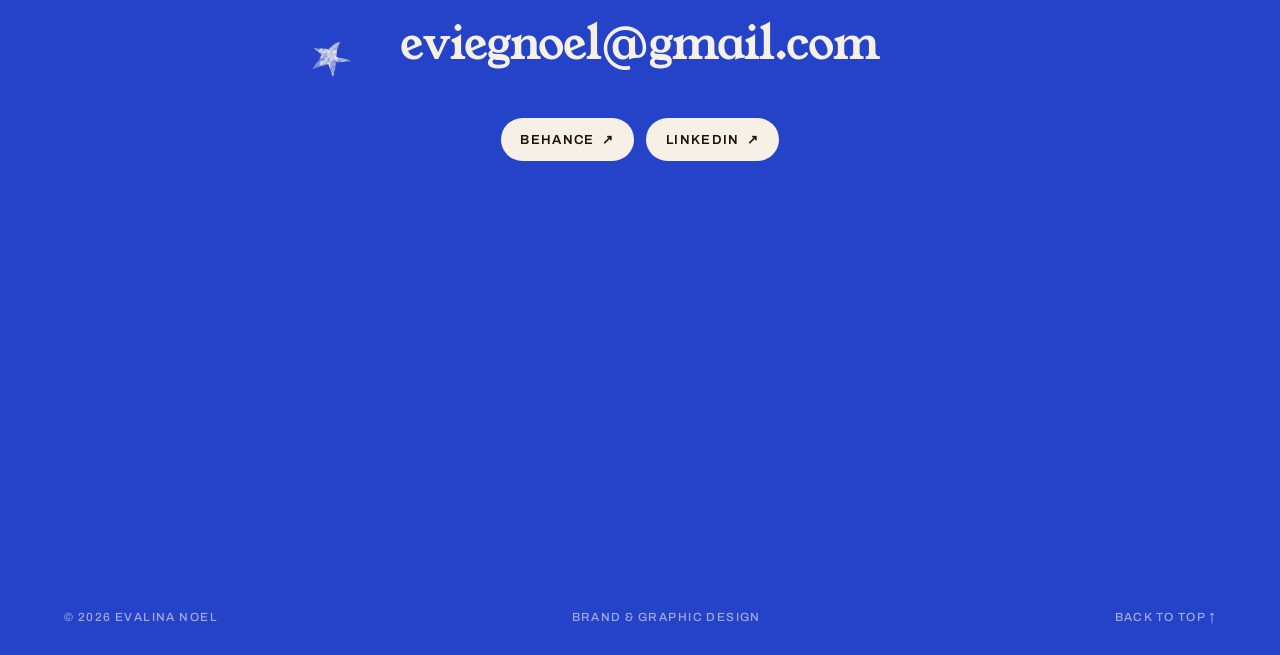
==== commit b8977f89: "Add files via upload" ====
--- a/index.html
+++ b/index.html
@@ -16,7 +16,7 @@
   <link rel="preload" href="assets/fonts/archivo.woff2" as="font" type="font/woff2" crossorigin>
   <link rel="preload" href="assets/fonts/young-serif.woff2" as="font" type="font/woff2" crossorigin>
   <link rel="preload" href="images/film/hero-blue.jpg" as="image">
-  <link rel="stylesheet" href="assets/css/style.css">
+  <link rel="stylesheet" href="assets/css/style.css?v=6">
   <script>document.documentElement.classList.add('js');</script>
 </head>
 <body id="top">
@@ -44,10 +44,10 @@
         <h1 class="hero__title"><span class="line"><span>Brand &amp;</span></span><span class="line"><span>graphic</span></span><span class="line"><span>designer</span></span></h1>
       </div>
       <div class="sky-stars" aria-hidden="true">
-        <img class="star" src="images/stars/silver-a.png" alt="" style="--x:8%;--y:14%;--s:74px;--d:0s;--r:-5deg">
-        <img class="star" src="images/stars/cream-a.png" alt="" style="--x:31%;--y:9%;--s:46px;--d:1.2s;--r:34deg">
-        <img class="star" src="images/stars/silver-b.png" alt="" style="--x:47%;--y:22%;--s:98px;--d:0.6s;--r:-19deg">
-        <img class="star" src="images/stars/silver-c.png" alt="" style="--x:63%;--y:8%;--s:61px;--d:2.1s;--r:12deg">
+        <img loading="lazy" decoding="async" class="star" src="images/stars/silver-a.png" alt="" style="--x:8%;--y:14%;--s:74px;--d:0s;--r:-5deg">
+        <img loading="lazy" decoding="async" class="star" src="images/stars/cream-a.png" alt="" style="--x:31%;--y:9%;--s:46px;--d:1.2s;--r:34deg">
+        <img loading="lazy" decoding="async" class="star" src="images/stars/silver-b.png" alt="" style="--x:47%;--y:22%;--s:98px;--d:0.6s;--r:-19deg">
+        <img loading="lazy" decoding="async" class="star" src="images/stars/silver-c.png" alt="" style="--x:63%;--y:8%;--s:61px;--d:2.1s;--r:12deg">
       </div>
       <a class="hero__scroll" href="#about">Scroll</a>
     </section>
@@ -60,8 +60,8 @@
         <a class="pill pill--light" href="about.html">More about me <span aria-hidden="true">&#8594;</span></a>
       </div>
       <div class="sky-stars" aria-hidden="true">
-        <img class="star" src="images/stars/silver-a.png" alt="" style="--x:63%;--y:16%;--s:93px;--r:-12deg">
-        <img class="star" src="images/stars/cream-b.png" alt="" style="--x:92%;--y:72%;--s:118px;--r:18deg">
+        <img loading="lazy" decoding="async" class="star" src="images/stars/silver-a.png" alt="" style="--x:63%;--y:16%;--s:93px;--r:-12deg">
+        <img loading="lazy" decoding="async" class="star" src="images/stars/cream-b.png" alt="" style="--x:92%;--y:72%;--s:118px;--r:18deg">
       </div>
       <figure class="print reveal"><img src="images/film/evalina-zion.jpg" alt="Evalina giving two thumbs up on a hike in Zion National Park" loading="lazy"></figure>
     </section>
@@ -95,9 +95,9 @@
 
     <section class="contact" id="contact">
       <div class="sky-stars" aria-hidden="true">
-        <img class="star" src="images/stars/silver-a.png" alt="" style="--x:10%;--y:12%;--s:88px;--d:0.3s;--r:25deg">
-        <img class="star" src="images/stars/cream-a.png" alt="" style="--x:24%;--y:40%;--s:46px;--d:1.5s;--r:34deg">
-        <img class="star" src="images/stars/silver-c.png" alt="" style="--x:86%;--y:10%;--s:64px;--d:2s;--r:35deg">
+        <img loading="lazy" decoding="async" class="star" src="images/stars/silver-a.png" alt="" style="--x:10%;--y:12%;--s:88px;--d:0.3s;--r:25deg">
+        <img loading="lazy" decoding="async" class="star" src="images/stars/cream-a.png" alt="" style="--x:24%;--y:40%;--s:46px;--d:1.5s;--r:34deg">
+        <img loading="lazy" decoding="async" class="star" src="images/stars/silver-c.png" alt="" style="--x:86%;--y:10%;--s:64px;--d:2s;--r:35deg">
       </div>
       <p class="eyebrow reveal"><span class="idx">03</span> Contact</p>
       <h2 class="contact__title reveal">Say <em class="silver">hello.</em></h2>
@@ -118,6 +118,7 @@
   </footer>
 
   <div class="cursor" aria-hidden="true"></div>
-  <script src="assets/js/main.js" defer></script>
+  <script src="assets/js/main.js?v=6" defer></script>
+  <script data-goatcounter="https://evalinanoel.goatcounter.com/count" async src="https://gc.zgo.at/count.js"></script>
 </body>
 </html>
--- a/assets/css/style.css
+++ b/assets/css/style.css
@@ -0,0 +1,523 @@
+/* evalinanoel.com
+   Ink & Cobalt, warmed up with colors pulled from the film photos.
+   Change a color once here and the whole site follows. */
+
+@font-face { font-family: "Young Serif"; src: url("../fonts/young-serif.woff2") format("woff2"); font-weight: 400; font-display: swap; }
+@font-face { font-family: "Archivo"; src: url("../fonts/archivo.woff2") format("woff2"); font-weight: 100 900; font-stretch: 62% 125%; font-display: swap; }
+
+:root {
+  --ink: #17140f;
+  --paper: #f6f0e6;
+  --cobalt: #2443c9;
+  --cobalt-deep: #172d93;
+  --blush: #f4cfc8;
+  --sun: #f2a65a;
+  --navy: #121a4a;
+  --silver: linear-gradient(100deg, #f4f5f8 0%, #b8bdc9 30%, #ffffff 50%, #a3a9b7 72%, #e7e9ee 100%);
+  --silver-solid: #c9cdd8;
+  --moss: #4a5530;
+
+  --grotesk: "Archivo", "Helvetica Neue", Arial, sans-serif;
+  --serif: var(--grotesk);
+  --display: "Young Serif", Georgia, serif;
+
+  --pad: clamp(20px, 5vw, 80px);
+  --space: clamp(96px, 13vw, 200px);
+  --arch: clamp(48px, 9vw, 140px);
+  --ease: cubic-bezier(.22, .8, .2, 1);
+}
+
+*, *::before, *::after { box-sizing: border-box; }
+html { scroll-behavior: smooth; -webkit-text-size-adjust: 100%; }
+body {
+  margin: 0;
+  background: var(--paper);
+  color: var(--ink);
+  font-family: var(--grotesk);
+  font-size: clamp(1rem, .8vw + .6rem, 1.15rem);
+  line-height: 1.5;
+  -webkit-font-smoothing: antialiased;
+  overflow-x: hidden;
+}
+img { display: block; max-width: 100%; }
+main { overflow-x: clip; }
+html, body { overflow-x: clip; }
+a { color: inherit; text-decoration: none; }
+a:focus-visible, button:focus-visible { outline: 3px solid var(--sun); outline-offset: 4px; border-radius: 4px; }
+em { font-style: normal; }
+
+/* Shared type */
+.eyebrow .idx { display: inline-block; margin-right: .9em; padding: .25em .6em; border-radius: 999px; background: currentColor; }
+.eyebrow .idx { color: inherit; }
+.eyebrow {
+  margin: 0 0 1.2em;
+  font-family: var(--grotesk);
+  font-size: .78rem;
+  font-weight: 600;
+  letter-spacing: .16em;
+  text-transform: uppercase;
+}
+.display {
+  margin: 0;
+  font-family: var(--grotesk);
+  font-weight: 800;
+  font-stretch: 125%;
+  font-size: clamp(2.6rem, 7.4vw, 7.6rem);
+  line-height: .9;
+  letter-spacing: -0.035em;
+  text-transform: uppercase;
+}
+
+.display--md { font-size: clamp(2.2rem, 5vw, 5rem); line-height: .98; }
+
+.pill {
+  display: inline-flex; align-items: center; gap: .6em;
+  padding: .9em 1.5em;
+  border-radius: 999px;
+  background: var(--ink); color: var(--paper);
+  font-family: var(--grotesk); font-size: .82rem; font-weight: 600;
+  letter-spacing: .1em; text-transform: uppercase;
+  transition: background .3s var(--ease), color .3s var(--ease), transform .3s var(--ease);
+}
+.pill:hover { background: var(--cobalt); transform: translateY(-2px); }
+.pill--light { background: var(--paper); color: var(--ink); }
+.pill--light:hover { background: var(--blush); color: var(--ink); }
+
+/* Signature: Evalina's hand-drawn "En" (used in the intro, header and contact) */
+.sig { display: block; width: 100%; height: auto; overflow: visible; }
+.sig__ink { fill: currentColor; }
+/* The pen stroke inside the mask reveals the ink as if it is being written */
+.sig--write .sig__pen { stroke-dasharray: 1 1; stroke-dashoffset: 1; }
+.sig--write.is-writing .sig__pen { animation: sig-write var(--write, 2.2s) cubic-bezier(.55, .05, .35, 1) forwards; }
+@keyframes sig-write { to { stroke-dashoffset: 0; } }
+
+/* ---------- Intro animation ---------- */
+.intro { display: none; }
+.js .intro {
+  display: grid; place-items: center;
+  position: fixed; inset: 0; z-index: 100;
+  background: var(--paper);
+  color: var(--cobalt);
+  cursor: pointer;
+  transition: background-color .9s var(--ease), opacity .6s ease;
+}
+.intro__sig { width: min(62vw, 560px); transform-origin: 0 0; will-change: transform; }
+.intro.is-flying { background-color: rgba(246, 240, 230, 0); }
+.intro.is-flying .intro__sig { transition: transform 1.05s var(--ease), color 1.05s var(--ease); }
+.intro.is-done { opacity: 0; pointer-events: none; }
+.js body.is-intro { overflow: hidden; }
+
+/* ---------- Header ---------- */
+.site-header {
+  position: fixed; top: 0; left: 0; right: 0; z-index: 50;
+  display: flex; align-items: center; justify-content: space-between;
+  padding: 18px var(--pad);
+  color: var(--paper);
+  transition: background-color .5s var(--ease), color .5s var(--ease), padding .5s var(--ease), box-shadow .5s;
+}
+.site-header__logo { display: block; width: clamp(78px, 7vw, 104px); }
+.js body.is-intro .site-header__logo { opacity: 0; }
+.site-header__nav { display: flex; align-items: center; gap: clamp(14px, 2.4vw, 36px); font-family: var(--grotesk); font-size: .8rem; font-weight: 600; letter-spacing: .12em; text-transform: uppercase; }
+.site-header__nav a { position: relative; padding: 6px 0; }
+.site-header__nav a:not(.site-header__cta)::after {
+  content: ""; position: absolute; left: 50%; bottom: -2px; width: 5px; height: 5px; border-radius: 50%;
+  background: currentColor; transform: translateX(-50%) scale(0); transition: transform .3s var(--ease);
+}
+.site-header__nav a:not(.site-header__cta):hover::after { transform: translateX(-50%) scale(1); }
+.site-header__cta { padding: 10px 18px !important; border-radius: 999px; background: var(--paper); color: var(--cobalt); transition: background .3s, color .3s; }
+.site-header__cta:hover { background: var(--blush); }
+.site-header.is-solid { background: rgba(246, 240, 230, .92); backdrop-filter: blur(14px); -webkit-backdrop-filter: blur(14px); color: var(--cobalt); padding-block: 12px; box-shadow: 0 10px 30px -24px rgba(23, 20, 15, .5); }
+.site-header.is-solid .site-header__cta { background: var(--cobalt); color: var(--paper); }
+.site-header.is-solid .site-header__cta:hover { background: var(--ink); }
+
+/* ---------- Hero ---------- */
+.hero { position: relative; min-height: 100svh; display: flex; align-items: flex-start; color: var(--paper); overflow: hidden; background: var(--cobalt-deep); }
+.hero__img { position: absolute; inset: 0; width: 100%; height: 100%; object-fit: cover; object-position: 50% 70%; transform: scale(1.06); transition: transform 2.4s var(--ease); }
+.hero.is-in .hero__img { transform: scale(1); }
+.hero::after { content: ""; position: absolute; inset: 0; background: linear-gradient(180deg, rgba(10, 15, 56, .35) 0%, rgba(10, 15, 56, 0) 40%, rgba(10, 15, 56, 0) 70%, rgba(10, 15, 56, .35) 100%); }
+.hero .sky-stars { z-index: 1; }
+.hero__inner { position: relative; z-index: 2; width: 100%; padding: clamp(120px, 14vh, 150px) var(--pad) 70px; display: grid; grid-template-columns: 1fr minmax(220px, 380px); align-items: end; gap: 24px 40px; }
+.hero__kicker { grid-column: 1 / -1; margin: 0; font-family: var(--grotesk); font-size: .78rem; font-weight: 600; letter-spacing: .16em; text-transform: uppercase; }
+.hero__kicker span { display: inline-block; margin-left: .8em; padding: .25em .7em; border-radius: 999px; background: var(--blush); color: var(--ink); letter-spacing: .08em; }
+.hero__title { margin: 0; font-family: var(--grotesk); font-weight: 800; font-stretch: 125%; font-size: clamp(3rem, 9.4vw, 10rem); line-height: .84; letter-spacing: -0.045em; text-transform: uppercase; }
+.hero__title .line { display: block; overflow: hidden; padding: .06em 0 .24em; margin: -.06em 0 -.24em; }
+.hero__title .line > span { display: block; }
+.js .hero__title .line > span { transform: translateY(105%); transition: transform 1.1s var(--ease); }
+.js .hero.is-in .hero__title .line > span { transform: none; }
+.js .hero.is-in .hero__title .line:nth-child(2) > span { transition-delay: .12s; }
+.js .hero.is-in .hero__title .line:nth-child(3) > span { transition-delay: .24s; }
+.js .hero__kicker, .js .hero__sub { opacity: 0; transform: translateY(16px); transition: opacity .9s var(--ease) .45s, transform .9s var(--ease) .45s; }
+.js .hero.is-in .hero__kicker, .js .hero.is-in .hero__sub { opacity: 1; transform: none; }
+.hero__sub { margin: 0; font-size: clamp(1.1rem, 1.5vw, 1.4rem); line-height: 1.4; color: var(--cobalt-deep); }
+.hero__scroll {
+  position: absolute; z-index: 1; right: var(--pad); bottom: calc(var(--arch) + 40px);
+  writing-mode: vertical-rl; color: var(--paper); font-family: var(--grotesk); font-size: .72rem; font-weight: 600; letter-spacing: .2em; text-transform: uppercase;
+}
+.hero__scroll::after { content: ""; display: block; width: 2px; height: 48px; margin: 12px auto 0; border-radius: 2px; background: currentColor; animation: nudge 2.2s var(--ease) infinite; transform-origin: top; }
+@keyframes nudge { 0% { transform: scaleY(0); } 50% { transform: scaleY(1); } 100% { transform: scaleY(1); opacity: 0; } }
+
+/* Sections sit edge to edge; film strips run across the seams */
+.about, .work, .film, .contact, .page-head, .more, .cta { position: relative; padding: var(--space) var(--pad); background: var(--bg); }
+.film { padding-top: calc(var(--space) * .6); }
+.about { --bg: var(--cobalt); z-index: 2; color: var(--paper); }
+.work { --bg: var(--paper); z-index: 3; }
+.film { --bg: var(--navy); z-index: 4; }
+.contact { --bg: var(--cobalt); z-index: 5; padding-bottom: clamp(40px, 6vw, 80px); }
+
+/* ---------- Stars ---------- */
+.star { display: block; width: 1em; height: 1em; user-select: none; -webkit-user-drag: none; }
+.sky-stars { position: absolute; inset: 0; pointer-events: none; overflow: hidden; }
+.sky-stars .star { position: absolute; left: var(--x); top: var(--y); width: var(--s); height: var(--s); transform: translateY(calc(var(--p, 0) * var(--s) * -2.5px)) rotate(calc(var(--r, 0deg) + var(--p, 0) * 40deg)); will-change: transform; }
+.hero .sky-stars { z-index: 0; }
+
+/* ---------- Section heads ---------- */
+.section-head { display: grid; grid-template-columns: 1fr minmax(240px, 400px); align-items: end; gap: 24px 48px; margin-bottom: clamp(48px, 7vw, 110px); }
+.section-head__note { margin: 0; }
+.section-head--light { color: var(--paper); }
+
+/* ---------- Work ---------- */
+.work { background: var(--paper); }
+.work .display em { color: var(--cobalt); }
+.work__grid { display: grid; grid-template-columns: repeat(3, 1fr); gap: clamp(36px, 4vw, 56px) clamp(18px, 2vw, 28px); }
+.project { display: block; transition: transform .6s var(--ease); }
+.project:hover { transform: translateY(-8px) rotate(-1deg); }
+.project:nth-child(even):hover { transform: translateY(-8px) rotate(1deg); }
+.work__grid .project:nth-child(3n+2) { transition-delay: .08s; }
+.work__grid .project:nth-child(3n) { transition-delay: .16s; }
+.project__media {
+  position: relative; overflow: hidden; aspect-ratio: 808 / 632;
+  background: var(--c, var(--cobalt));
+  border-radius: 14px;
+}
+.project__media img { position: absolute; inset: 0; width: 100%; height: 100%; object-fit: cover; transition: transform .8s var(--ease); }
+
+.project__fallback {
+  position: absolute; inset: 0; display: grid; place-items: center; padding: 10%;
+  font-family: var(--grotesk); font-weight: 800; font-stretch: 125%; text-transform: uppercase; letter-spacing: -0.03em;
+  font-size: clamp(1.4rem, 2.4vw, 2.2rem); line-height: .95; text-align: center; color: var(--paper);
+}
+.project__media.has-img .project__fallback { display: none; }
+.project__meta { display: flex; align-items: center; flex-wrap: wrap; gap: 6px 12px; padding-top: 16px; }
+.project__no { font-family: var(--grotesk); font-size: .78rem; font-weight: 700; letter-spacing: .1em; color: var(--c); }
+.project__meta h3 { margin: 0; font-family: var(--grotesk); font-weight: 700; font-stretch: 112%; font-size: clamp(1rem, 1.3vw, 1.2rem); letter-spacing: -0.01em; text-transform: uppercase; }
+.project__meta p { margin: 0; flex-basis: 100%; opacity: .7; font-size: 1rem; }
+.work__more { margin: clamp(56px, 8vw, 110px) 0 0; text-align: center; }
+
+/* ---------- Film ---------- */
+.film { color: var(--paper); padding-top: calc(var(--space) * .55); }
+
+.film > :not(.sky-stars) { position: relative; z-index: 1; }
+.film .sky-stars, .contact .sky-stars { z-index: 0; }
+.contact > :not(.sky-stars) { position: relative; z-index: 1; }
+.marquee { overflow: hidden; margin: 0 calc(var(--pad) * -1) clamp(48px, 7vw, 100px); }
+.marquee__track { display: flex; gap: .45em; width: max-content; animation: marquee 38s linear infinite; font-family: var(--grotesk); font-weight: 800; font-stretch: 125%; text-transform: uppercase; letter-spacing: -0.03em; font-size: clamp(2.2rem, 5.4vw, 5rem); line-height: 1.1; color: var(--silver-solid); white-space: nowrap; }
+.marquee__star { display: flex; align-items: center; }
+.marquee__star .star { width: .8em; height: .8em; }
+@keyframes marquee { to { transform: translateX(-50%); } }
+
+.gallery { display: grid; grid-template-columns: repeat(3, 1fr); gap: clamp(14px, 2vw, 28px); align-items: start; }
+.gallery__col { display: grid; gap: clamp(14px, 2vw, 28px); will-change: transform; }
+/* Columns drift at different speeds as you scroll (set by main.js) */
+.gallery__col--1 { transform: translateY(calc(var(--p, 0) * 30px)); }
+.gallery__col--2 { transform: translateY(calc(var(--p, 0) * -70px)); margin-top: 60px; }
+.gallery__col--3 { transform: translateY(calc(var(--p, 0) * 40px)); }
+.shot { margin: 0; cursor: zoom-in; }
+.shot img { width: 100%; border-radius: 16px; transition: transform .8s var(--ease), filter .8s var(--ease); }
+.shot--arch img { aspect-ratio: 4 / 5; object-fit: cover; border-radius: 999px 999px 16px 16px; }
+.shot:hover img { transform: translateY(-6px) rotate(-.6deg); filter: saturate(1.15); }
+.shot figcaption { padding: .7em .2em 0; font-family: var(--grotesk); font-size: .72rem; font-weight: 600; letter-spacing: .12em; text-transform: uppercase; opacity: .85; }
+
+/* ---------- About (night sky) ---------- */
+.about { display: grid; grid-template-columns: repeat(12, 1fr); column-gap: 24px; align-items: center; }
+.about__intro { grid-column: 1 / span 7; position: relative; z-index: 1; }
+.about .sky-stars { z-index: 2; }
+
+.about__lead { margin: .9em 0 1.6em; max-width: 30em; font-size: 1.2em; line-height: 1.45; }
+.print { grid-column: 9 / span 4; position: relative; z-index: 1; margin: 0; padding: 14px 14px 58px; background: var(--paper); color: var(--ink); border-radius: 4px; transform: rotate(4deg); box-shadow: 0 30px 70px -30px rgba(0, 0, 0, .8); transition: transform .8s var(--ease); }
+.print:hover { transform: rotate(1deg) translateY(-6px); }
+.print img { width: 100%; aspect-ratio: 4 / 4.4; object-fit: cover; border-radius: 2px; }
+.print figcaption { padding: 14px 4px 18px; font-family: var(--grotesk); font-size: .7rem; font-weight: 600; letter-spacing: .14em; text-transform: uppercase; text-align: center; color: var(--muted, #6b665d); }
+
+.constellation { grid-column: 1 / -1; position: relative; z-index: 1; margin-top: clamp(64px, 9vw, 130px); }
+.constellation__title { margin: 0 0 clamp(24px, 3vw, 40px); font-family: var(--grotesk); font-size: .78rem; font-weight: 600; letter-spacing: .16em; text-transform: uppercase; color: #c9ccd4; }
+.constellation__map { position: relative; aspect-ratio: 100 / 40; }
+.constellation__lines { position: absolute; inset: 0; width: 100%; height: 100%; overflow: visible; }
+.constellation__lines polyline { fill: none; stroke: #c9ccd4; stroke-width: .14; stroke-opacity: .5; stroke-linecap: round; stroke-dasharray: 1; stroke-dashoffset: 1; transition: stroke-dashoffset 2.6s var(--ease) .3s; }
+.constellation.is-in .constellation__lines polyline, .no-anim .constellation__lines polyline { stroke-dashoffset: 0; }
+.constellation__stars { list-style: none; margin: 0; padding: 0; }
+.constellation__stars li { position: absolute; left: var(--x); top: var(--y); width: 0; height: 0; }
+.constellation__stars .star { position: absolute; left: -15px; top: -15px; width: 30px; height: 30px; filter: drop-shadow(0 0 10px rgba(255, 255, 255, .6)); transition: transform .5s var(--ease); }
+.constellation__stars li .star { animation: pulse 4s ease-in-out infinite; animation-delay: calc(var(--x) / 20%  * .4s); }
+.constellation__stars li:hover .star { transform: scale(1.4) rotate(36deg); }
+@keyframes pulse { 0%, 100% { scale: 1; } 50% { scale: 1.15; } }
+.constellation__stars span {
+  position: absolute; left: 50%; top: 26px; transform: translateX(-50%); width: max-content; max-width: 15ch; text-align: center;
+  font-family: var(--grotesk); font-size: clamp(.72rem, .95vw, .9rem); font-weight: 700; font-stretch: 112%; line-height: 1.2; letter-spacing: .02em; text-transform: uppercase;
+}
+.constellation__stars li.up span { top: auto; bottom: 26px; }
+.constellation__stars li:first-child span { left: 0; transform: none; text-align: left; }
+.constellation__stars li:last-child span { left: auto; right: 0; transform: none; text-align: right; }
+
+/* ---------- Contact ---------- */
+.contact { color: var(--paper); text-align: center; }
+.contact .eyebrow { color: var(--silver-solid); }
+.contact__title { margin: 0 auto; max-width: 14ch; font-family: var(--grotesk); font-weight: 800; font-stretch: 125%; font-size: clamp(2.6rem, 8vw, 8.4rem); line-height: .88; letter-spacing: -0.04em; text-transform: uppercase; }
+
+.contact__email { display: inline-block; margin-top: .9em; font-family: var(--grotesk); font-weight: 700; font-stretch: 112%; letter-spacing: -0.02em; font-size: clamp(1.5rem, 3.6vw, 3.2rem); color: var(--paper); background: linear-gradient(currentColor, currentColor) 0 100% / 0 2px no-repeat; transition: background-size .5s var(--ease), color .3s; }
+.contact__email:hover { background-size: 100% 2px; color: var(--silver-solid); }
+.contact__links { display: flex; justify-content: center; gap: 12px; margin: 2.2em 0 0; padding: 0; list-style: none; }
+.contact__sig { width: min(60vw, 420px); margin: clamp(60px, 9vw, 120px) auto 0; color: var(--silver-solid); }
+
+/* ---------- Footer ---------- */
+.site-footer { display: flex; justify-content: space-between; flex-wrap: wrap; gap: 12px 24px; padding: 22px var(--pad) 28px; background: var(--cobalt); color: rgba(246, 240, 230, .6); font-family: var(--grotesk); font-size: .74rem; font-weight: 500; letter-spacing: .12em; text-transform: uppercase; }
+.site-footer a:hover { color: var(--paper); }
+
+/* ---------- Lightbox ---------- */
+.lightbox { position: fixed; inset: 0; z-index: 200; display: grid; grid-template-columns: auto 1fr auto; align-items: center; gap: 12px; padding: 4vw; background: rgba(23, 20, 15, .94); color: var(--paper); }
+.lightbox[hidden] { display: none; }
+.lightbox figure { margin: 0; display: grid; justify-items: center; gap: 12px; }
+.lightbox img { max-width: 100%; max-height: 80vh; border-radius: 12px; }
+.lightbox figcaption { font-family: var(--grotesk); font-size: .75rem; font-weight: 600; letter-spacing: .12em; text-transform: uppercase; }
+.lightbox button { border: 0; background: rgba(246, 240, 230, .12); color: var(--paper); width: 52px; height: 52px; border-radius: 50%; font-size: 1.4rem; cursor: pointer; transition: background .3s; }
+.lightbox button:hover { background: var(--cobalt); }
+.lightbox__close { position: absolute; top: 20px; right: 20px; }
+
+/* ---------- Scroll reveal ---------- */
+.js .reveal { opacity: 0; transform: translateY(40px); transition: opacity 1s var(--ease), transform 1s var(--ease); }
+.js .reveal.is-in { opacity: 1; transform: none; }
+
+/* ---------- Tablet ---------- */
+@media (max-width: 960px) {
+  .hero__inner { grid-template-columns: 1fr; }
+  .about__intro { grid-column: 1 / -1; }
+  .print { grid-column: 3 / span 8; margin-top: 56px; }
+  .section-head { grid-template-columns: 1fr; }
+  .work__grid { grid-template-columns: 1fr 1fr; }
+  .gallery { grid-template-columns: 1fr 1fr; }
+  .gallery__col--3 { display: none; }
+}
+
+/* ---------- Phone ---------- */
+@media (max-width: 600px) {
+  .site-header__nav a:not(.site-header__cta) { display: none; }
+  .hero__scroll { display: none; }
+  .work__grid { grid-template-columns: 1fr; }
+  .gallery { grid-template-columns: 1fr; }
+  .gallery__col--2 { margin-top: 0; }
+  .gallery__col, .gallery__col--2 { transform: none; }
+  /* Constellation becomes a vertical chain of stars */
+  .constellation__map { aspect-ratio: auto; }
+  .constellation__lines { display: none; }
+  .constellation__stars { display: grid; gap: 26px; padding-left: 20px; border-left: 0; position: relative; }
+  .constellation__stars::before { content: ""; position: absolute; left: 14px; top: 10px; bottom: 10px; border-left: 1.5px dotted rgba(201, 204, 212, .5); }
+  .constellation__stars li, .constellation__stars li:nth-child(n) { position: relative; left: 0; top: 0; width: auto; height: auto; display: flex; align-items: center; gap: 18px; }
+  .constellation__stars .star { position: relative; left: -20px; top: 0; flex: none; width: 28px; height: 28px; margin-right: -20px; }
+  .constellation__stars span, .constellation__stars li.up span, .constellation__stars li:first-child span, .constellation__stars li:last-child span { position: static; transform: none; max-width: none; text-align: left; font-size: .85rem; }
+  .site-footer span:nth-child(2) { display: none; }
+}
+
+/* Respect people who turn animation off */
+@media (prefers-reduced-motion: reduce) {
+  html { scroll-behavior: auto; }
+  .marquee__track, .hero__scroll::after, .constellation__stars .star, 
+  .sky-stars .star, .gallery__col { transform: none !important; }
+  .js .hero__title .line > span, .js .hero__kicker, .js .hero__sub { transform: none; opacity: 1; transition: none; }
+  .constellation__lines polyline { stroke-dashoffset: 0; transition: none; }
+  .js .reveal { opacity: 1; transform: none; transition: none; }
+  .hero__img { transform: none; }
+}
+
+/* Editorial index labels: small numbered pill before each section name */
+.eyebrow .idx { background: none; border: 0; padding: 0; margin-right: .7em; opacity: .55; }
+.section-eyebrow { margin-bottom: 1.6em; }
+.film .section-eyebrow, .film .eyebrow { color: var(--silver-solid); }
+.about .eyebrow { color: var(--silver-solid); }
+.about__lead { color: rgba(246, 240, 230, .92); }
+.print { box-shadow: 0 34px 70px -30px rgba(10, 14, 50, .75); }
+
+/* ---------- Silver accent words ---------- */
+.silver, .split .silver .w > span { background: var(--silver); background-size: 200% 100%; -webkit-background-clip: text; background-clip: text; -webkit-text-fill-color: transparent; animation: sheen 6s ease-in-out infinite; }
+.split .silver { background: none; -webkit-text-fill-color: currentColor; animation: none; }
+@keyframes sheen { 0%, 100% { background-position: 0% 0; } 50% { background-position: 100% 0; } }
+
+/* ---------- Film strip dividers ---------- */
+.filmstrip { position: relative; z-index: 8; margin: -64px -6vw; padding: 24px 0; background: #121212; transform: rotate(var(--tilt, -2deg)) translateX(calc(var(--p, 0) * -90px)); box-shadow: 0 24px 50px -24px rgba(0, 0, 0, .6); overflow: hidden; }
+.filmstrip--b { --tilt: 1.6deg; }
+.filmstrip::before, .filmstrip::after { content: ""; position: absolute; left: 0; right: 0; height: 11px; background: repeating-linear-gradient(90deg, transparent 0 9px, #f6f0e6 9px 21px, transparent 21px 32px); opacity: .92; }
+.filmstrip::before { top: 7px; }
+.filmstrip::after { bottom: 7px; }
+.filmstrip__track { display: flex; gap: 12px; width: max-content; animation: strip 60s linear infinite; }
+.filmstrip--b .filmstrip__track { animation-direction: reverse; animation-duration: 70s; }
+.filmstrip__frame { position: relative; flex: none; width: clamp(180px, 17vw, 250px); aspect-ratio: 3 / 2; }
+.filmstrip__frame img { width: 100%; height: 100%; object-fit: cover; border-radius: 3px; filter: saturate(1.05) contrast(1.03); }
+.filmstrip__frame i { position: absolute; left: 4px; bottom: -19px; font-style: normal; font-family: var(--grotesk); font-size: .6rem; font-weight: 700; letter-spacing: .14em; color: #f2a65a; opacity: .85; }
+@keyframes strip { to { transform: translateX(-50%); } }
+
+/* ---------- Word-by-word headline reveals (words wrapped by main.js) ---------- */
+.split .w { display: inline-block; overflow: hidden; vertical-align: top; padding: .08em .04em .26em; margin: -.08em -.04em -.26em; }
+.split .w > span { display: inline-block; transform: translateY(110%) rotate(4deg); transition: transform 1s var(--ease); }
+.reveal.is-in .split .w > span, .split.reveal.is-in .w > span, .split.is-in .w > span { transform: none; }
+
+/* ---------- Polaroid drops in and settles ---------- */
+.js .print.reveal { opacity: 0; transform: translateY(120px) rotate(18deg); transition: opacity .6s ease, transform 1.5s cubic-bezier(.2, 1.35, .4, 1); }
+.js .print.reveal.is-in { opacity: 1; transform: rotate(4deg); }
+.js .print.reveal.is-in:hover { transform: rotate(-2deg) scale(1.03); transition-duration: .6s; }
+
+/* ---------- Film photos develop in ---------- */
+.js .shot.reveal { opacity: 1; transform: none; }
+.js .shot.reveal img { clip-path: inset(100% 0 0 0 round 16px); transform: scale(1.12); transition: clip-path 1.2s var(--ease), transform 1.6s var(--ease), border-radius .8s var(--ease), filter .8s; }
+.js .shot.reveal.is-in img { clip-path: inset(0 0 0 0 round 0); transform: none; }
+.js .shot.shot--arch.reveal.is-in img { clip-path: inset(0 0 0 0 round 0); }
+.js .shot.reveal.is-in:hover img { transform: translateY(-6px) rotate(-.6deg); filter: saturate(1.2); }
+
+/* ---------- Project cards ---------- */
+.project__media::after { content: "View on Behance \2197"; position: absolute; left: 18px; bottom: 16px; font-family: var(--grotesk); font-size: .72rem; font-weight: 700; letter-spacing: .12em; text-transform: uppercase; color: var(--paper); opacity: 0; transform: translateY(12px); transition: opacity .4s var(--ease), transform .5s var(--ease); }
+.project:hover .project__media::after { opacity: 1; transform: none; }
+.project__fallback { transition: transform .7s var(--ease), letter-spacing .7s var(--ease); }
+.project:hover .project__fallback { transform: scale(1.08); letter-spacing: .02em; }
+.js .work__grid .project.reveal { transform: translateY(70px) rotate(2deg); }
+.js .work__grid .project.reveal.is-in { transform: none; }
+.js .work__grid .project.reveal.is-in:hover { transform: translateY(-8px) rotate(-1deg); }
+
+/* ---------- Hero sky slowly breathes ---------- */
+.hero.is-in .hero__img { animation: breathe 22s ease-in-out 1.5s infinite alternate; }
+@keyframes breathe { from { transform: scale(1); } to { transform: scale(1.12) translateY(-2%); } }
+
+/* ---------- Cursor (mouse only) ---------- */
+.cursor { display: none; }
+@media (pointer: fine) {
+  .cursor { display: block; position: fixed; left: 0; top: 0; z-index: 300; width: 14px; height: 14px; margin: -7px 0 0 -7px; border-radius: 50%; background: #e7e9ee; mix-blend-mode: difference; pointer-events: none; transition: width .35s var(--ease), height .35s var(--ease), margin .35s var(--ease), opacity .3s; opacity: 0; }
+  .cursor.is-on { opacity: 1; }
+  .cursor.is-big { width: 64px; height: 64px; margin: -32px 0 0 -32px; }
+}
+
+@media (max-width: 600px) {
+  .filmstrip { margin: -40px -30vw; padding: 18px 0; }
+  .filmstrip__frame { width: 150px; }
+}
+@media (prefers-reduced-motion: reduce) {
+  .filmstrip__track, .silver, .hero.is-in .hero__img { animation: none; }
+  .filmstrip { transform: rotate(var(--tilt, -2deg)); }
+  .split .w > span, .js .print.reveal, .js .shot.reveal img, .js .work__grid .project.reveal { transform: none !important; clip-path: none !important; opacity: 1 !important; }
+  .cursor { display: none !important; }
+}
+
+/* ---------- Display type: Young Serif, sentence case ---------- */
+.hero__title, .display, .contact__title, .marquee__track, .project__fallback, .project__meta h3, .contact__email {
+  font-family: var(--display); font-weight: 400; font-stretch: 100%; text-transform: none;
+}
+.hero__title { letter-spacing: -0.03em; line-height: .95; }
+.display, .contact__title { letter-spacing: -0.03em; line-height: .98; }
+.marquee__track { letter-spacing: -0.02em; }
+.project__fallback { letter-spacing: -0.01em; line-height: 1.05; font-size: clamp(1.5rem, 2.4vw, 2.3rem); }
+.project__meta h3 { letter-spacing: -0.01em; font-size: clamp(1.05rem, 1.3vw, 1.25rem); }
+.contact__email { letter-spacing: -0.02em; }
+.project__meta p, .section-head__note, .about__lead { font-family: var(--grotesk); }
+
+@media (max-width: 960px) { .about .sky-stars { display: none; } }
+
+/* ---------- Inner pages ---------- */
+.page-head { --bg: var(--cobalt); color: var(--paper); min-height: 72svh; display: flex; align-items: flex-end; padding-top: 170px; padding-bottom: calc(var(--space) * .7); overflow: hidden; z-index: 1; }
+.page-head--navy { --bg: var(--navy); }
+.page-head__inner { position: relative; z-index: 1; max-width: 1100px; }
+.page-head .eyebrow { color: var(--silver-solid); }
+.page-head__title { font-size: clamp(3.4rem, 10vw, 10rem); line-height: .92; }
+.page-head__note { max-width: 36em; margin: 1.6em 0 0; font-size: 1.1em; line-height: 1.5; color: rgba(246, 240, 230, .9); }
+.about--page { padding-top: 170px; min-height: 90svh; }
+.work--page { padding-top: calc(var(--space) * .7); }
+.film--page { padding-top: calc(var(--space) * .5); }
+.contact--page { min-height: 100svh; padding-top: 170px; display: flex; flex-direction: column; align-items: center; justify-content: center; }
+.contact__note { max-width: 32em; margin: 1.6em auto 0; color: rgba(246, 240, 230, .85); }
+
+/* About page: three short blocks */
+.more { --bg: var(--paper); }
+.more__grid { display: grid; grid-template-columns: repeat(2, 1fr); max-width: 1100px; gap: clamp(28px, 4vw, 64px); }
+.more__block .eyebrow { color: var(--cobalt); }
+.more__title { margin: 0 0 .6em; font-family: var(--display); font-weight: 400; font-size: clamp(1.5rem, 2.2vw, 2.1rem); line-height: 1.12; letter-spacing: -0.02em; }
+.more__block p:not(.eyebrow) { margin: 0; line-height: 1.6; opacity: .85; }
+.text-link { display: inline-block; margin-top: 1.2em; font-weight: 600; color: var(--cobalt); background: linear-gradient(currentColor, currentColor) 0 100% / 0 2px no-repeat; transition: background-size .5s var(--ease); }
+.text-link:hover { background-size: 100% 2px; }
+
+/* "Next" link at the end of inner pages */
+.cta { --bg: var(--cobalt); color: var(--paper); padding-block: calc(var(--space) * .8); }
+.cta__link { display: grid; grid-template-columns: 1fr auto; align-items: end; gap: 12px 40px; }
+.cta__eyebrow { grid-column: 1 / -1; font-size: .78rem; font-weight: 600; letter-spacing: .16em; text-transform: uppercase; color: var(--silver-solid); }
+.cta__title { font-family: var(--display); font-size: clamp(2.6rem, 7.5vw, 7.4rem); line-height: .95; letter-spacing: -0.03em; }
+.cta__arrow { display: grid; place-items: center; width: clamp(64px, 8vw, 120px); aspect-ratio: 1; border-radius: 50%; background: var(--paper); color: var(--cobalt); font-size: clamp(1.6rem, 3vw, 2.8rem); transition: transform .6s var(--ease), background .3s; }
+.cta__link:hover .cta__arrow { transform: translateX(12px) rotate(-12deg); background: var(--silver-solid); }
+
+/* Current page in the nav */
+.site-header__nav a[aria-current="page"]:not(.site-header__cta)::after { transform: translateX(-50%) scale(1); }
+.site-header__cta[aria-current="page"] { background: var(--silver-solid); color: var(--ink); }
+
+/* Page-to-page fade */
+@media (prefers-reduced-motion: no-preference) {
+  @view-transition { navigation: auto; }
+  ::view-transition-old(root) { animation: page-out .35s ease both; }
+  ::view-transition-new(root) { animation: page-in .55s cubic-bezier(.22, .8, .2, 1) both; }
+  @keyframes page-out { to { opacity: 0; transform: translateY(-12px); } }
+  @keyframes page-in { from { opacity: 0; transform: translateY(18px); } }
+}
+
+@media (max-width: 960px) {
+  .more__grid { grid-template-columns: 1fr; }
+  .cta__link { grid-template-columns: 1fr; }
+}
+
+/* ---------- Contact form ---------- */
+.contact-form { width: min(100%, 720px); margin: clamp(40px, 6vw, 72px) auto 0; text-align: left; display: grid; gap: 22px; }
+.contact-form__row { display: grid; grid-template-columns: 1fr 1fr; gap: 22px; }
+.contact-form__trap { position: absolute; left: -9999px; width: 1px; height: 1px; opacity: 0; }
+.field { display: grid; gap: 8px; margin: 0; padding: 0; border: 0; min-width: 0; }
+.field > span, .field legend { font-size: .74rem; font-weight: 600; letter-spacing: .14em; text-transform: uppercase; color: var(--silver-solid); padding: 0; }
+.field input, .field textarea {
+  width: 100%; font: inherit; color: var(--paper); background: rgba(246, 240, 230, .08);
+  border: 1.5px solid rgba(246, 240, 230, .28); border-radius: 14px; padding: 14px 16px; resize: vertical;
+  transition: border-color .3s, background .3s, box-shadow .3s;
+}
+.field input:focus, .field textarea:focus { outline: none; border-color: var(--paper); background: rgba(246, 240, 230, .14); box-shadow: 0 0 0 4px rgba(201, 205, 216, .25); }
+.field input.is-bad, .field textarea.is-bad { border-color: #ffb4b4; }
+.field--chips { display: flex; flex-wrap: wrap; gap: 10px; }
+.field--chips legend { width: 100%; margin-bottom: 8px; }
+.field--chips label { cursor: pointer; }
+.field--chips input { position: absolute; opacity: 0; pointer-events: none; }
+.field--chips span { display: inline-block; padding: .65em 1.2em; border-radius: 999px; border: 1.5px solid rgba(246, 240, 230, .35); font-size: .9rem; transition: background .3s, color .3s, border-color .3s, transform .3s var(--ease); }
+.field--chips label:hover span { transform: translateY(-2px); }
+.field--chips input:checked + span { background: var(--paper); color: var(--cobalt); border-color: var(--paper); }
+.field--chips input:focus-visible + span { outline: 3px solid var(--sun); outline-offset: 3px; }
+.contact-form__foot { display: flex; align-items: center; gap: 20px; flex-wrap: wrap; }
+.contact-form__send { border: 0; cursor: pointer; font-size: .85rem; padding: 1.05em 1.8em; }
+.contact-form__send[disabled] { opacity: .6; cursor: wait; }
+.contact-form__status { margin: 0; font-size: .95rem; }
+.contact-form.is-sent .field, .contact-form.is-sent .contact-form__row, .contact-form.is-sent .contact-form__send { display: none; }
+.contact-form.is-sent .contact-form__status { font-family: var(--display); font-size: clamp(1.6rem, 3vw, 2.4rem); line-height: 1.15; }
+.contact__or { margin: clamp(40px, 6vw, 64px) 0 0; font-size: .74rem; font-weight: 600; letter-spacing: .14em; text-transform: uppercase; color: var(--silver-solid); }
+.contact--page .contact__email { font-size: clamp(1.3rem, 2.6vw, 2.2rem); }
+@media (max-width: 600px) { .contact-form__row { grid-template-columns: 1fr; } }
+
+/* Keep descenders (g, y, p) and silver text fully visible */
+.silver { padding-bottom: .12em; margin-bottom: -.12em; -webkit-box-decoration-break: clone; box-decoration-break: clone; }
+main > .filmstrip:last-child { margin-bottom: 0; }
+
+@media (max-width: 960px) { .contact--page .sky-stars, .page-head .sky-stars .star:nth-child(n+2) { display: none; } }
+
+/* ---------- After a message is sent ---------- */
+.sent { width: min(100%, 640px); margin: clamp(40px, 6vw, 72px) auto 0; text-align: center; }
+.sent[hidden] { display: none; }
+.sent__sig { width: min(60vw, 260px); margin: 0 auto; color: var(--silver-solid); }
+.sent__title { margin: .2em 0 0; font-family: var(--display); font-weight: 400; font-size: clamp(2.6rem, 6vw, 4.6rem); line-height: 1; letter-spacing: -0.03em; }
+.sent__note { max-width: 30em; margin: 1em auto 0; color: rgba(246, 240, 230, .9); }
+.sent__links { display: flex; flex-wrap: wrap; justify-content: center; align-items: center; gap: 12px 14px; margin-top: 2em; }
+.sent__ghost { background: transparent; color: var(--paper); box-shadow: inset 0 0 0 1.5px rgba(246, 240, 230, .55); }
+.sent__ghost:hover { background: rgba(246, 240, 230, .12); }
+.sent__again { flex-basis: 100%; margin-top: 6px; border: 0; background: none; color: var(--silver-solid); font: inherit; font-size: .9rem; text-decoration: underline; text-underline-offset: 3px; cursor: pointer; }
+.sent__again:hover { color: var(--paper); }
+.js .sent:not([hidden]) > * { animation: sent-in .9s var(--ease) both; }
+.js .sent:not([hidden]) > *:nth-child(2) { animation-delay: 1.1s; }
+.js .sent:not([hidden]) > *:nth-child(3) { animation-delay: 1.3s; }
+.js .sent:not([hidden]) > *:nth-child(4) { animation-delay: 1.5s; }
+.js .sent:not([hidden]) > .sent__sig { animation: none; }
+@keyframes sent-in { from { opacity: 0; transform: translateY(18px); } }
+.contact--page.is-sent .contact-form, .contact--page.is-sent .contact__or, .contact--page.is-sent .contact__links, .contact--page.is-sent .contact__note, .contact--page.is-sent .contact__email, .contact--page.is-sent .contact__title, .contact--page.is-sent > .eyebrow, .contact--page.is-sent .contact__sig { display: none; }
+@media (prefers-reduced-motion: reduce) { .js .sent > * { animation: none !important; } }
+.sent__title:focus { outline: none; }
